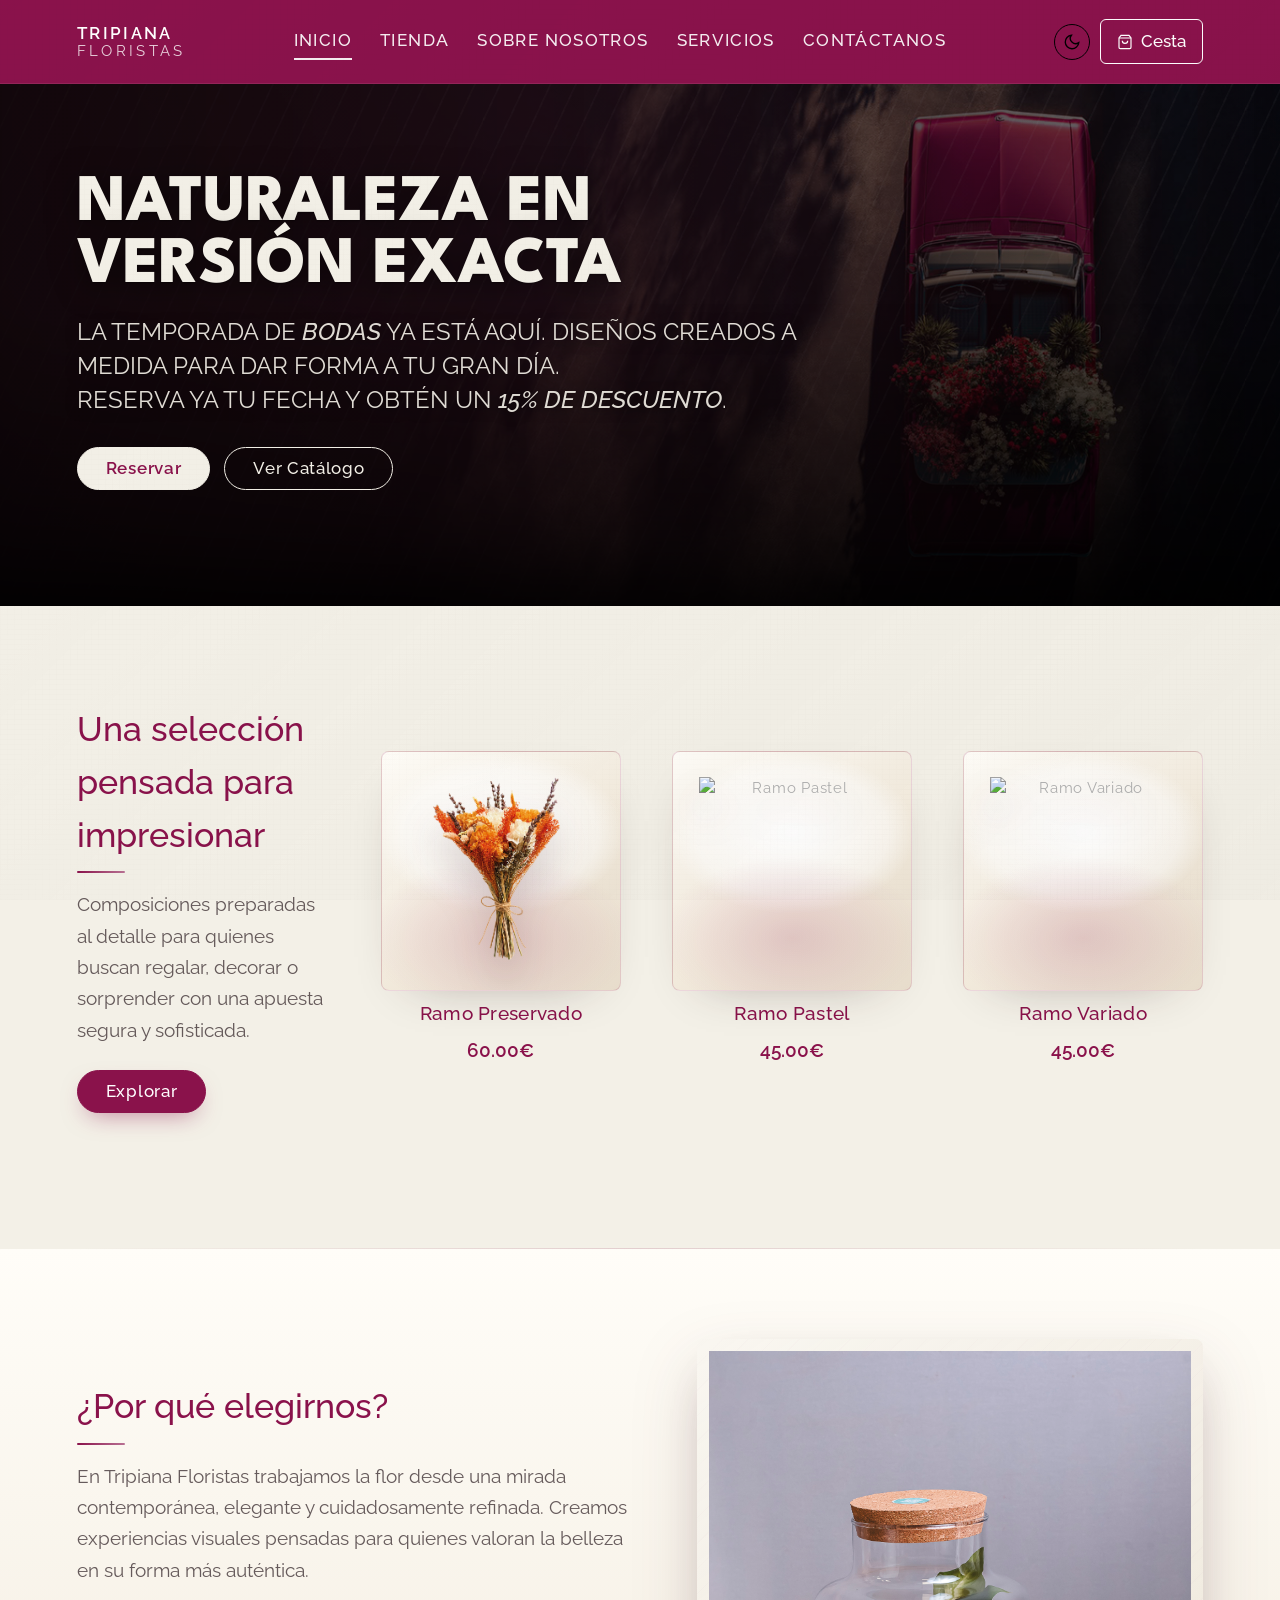
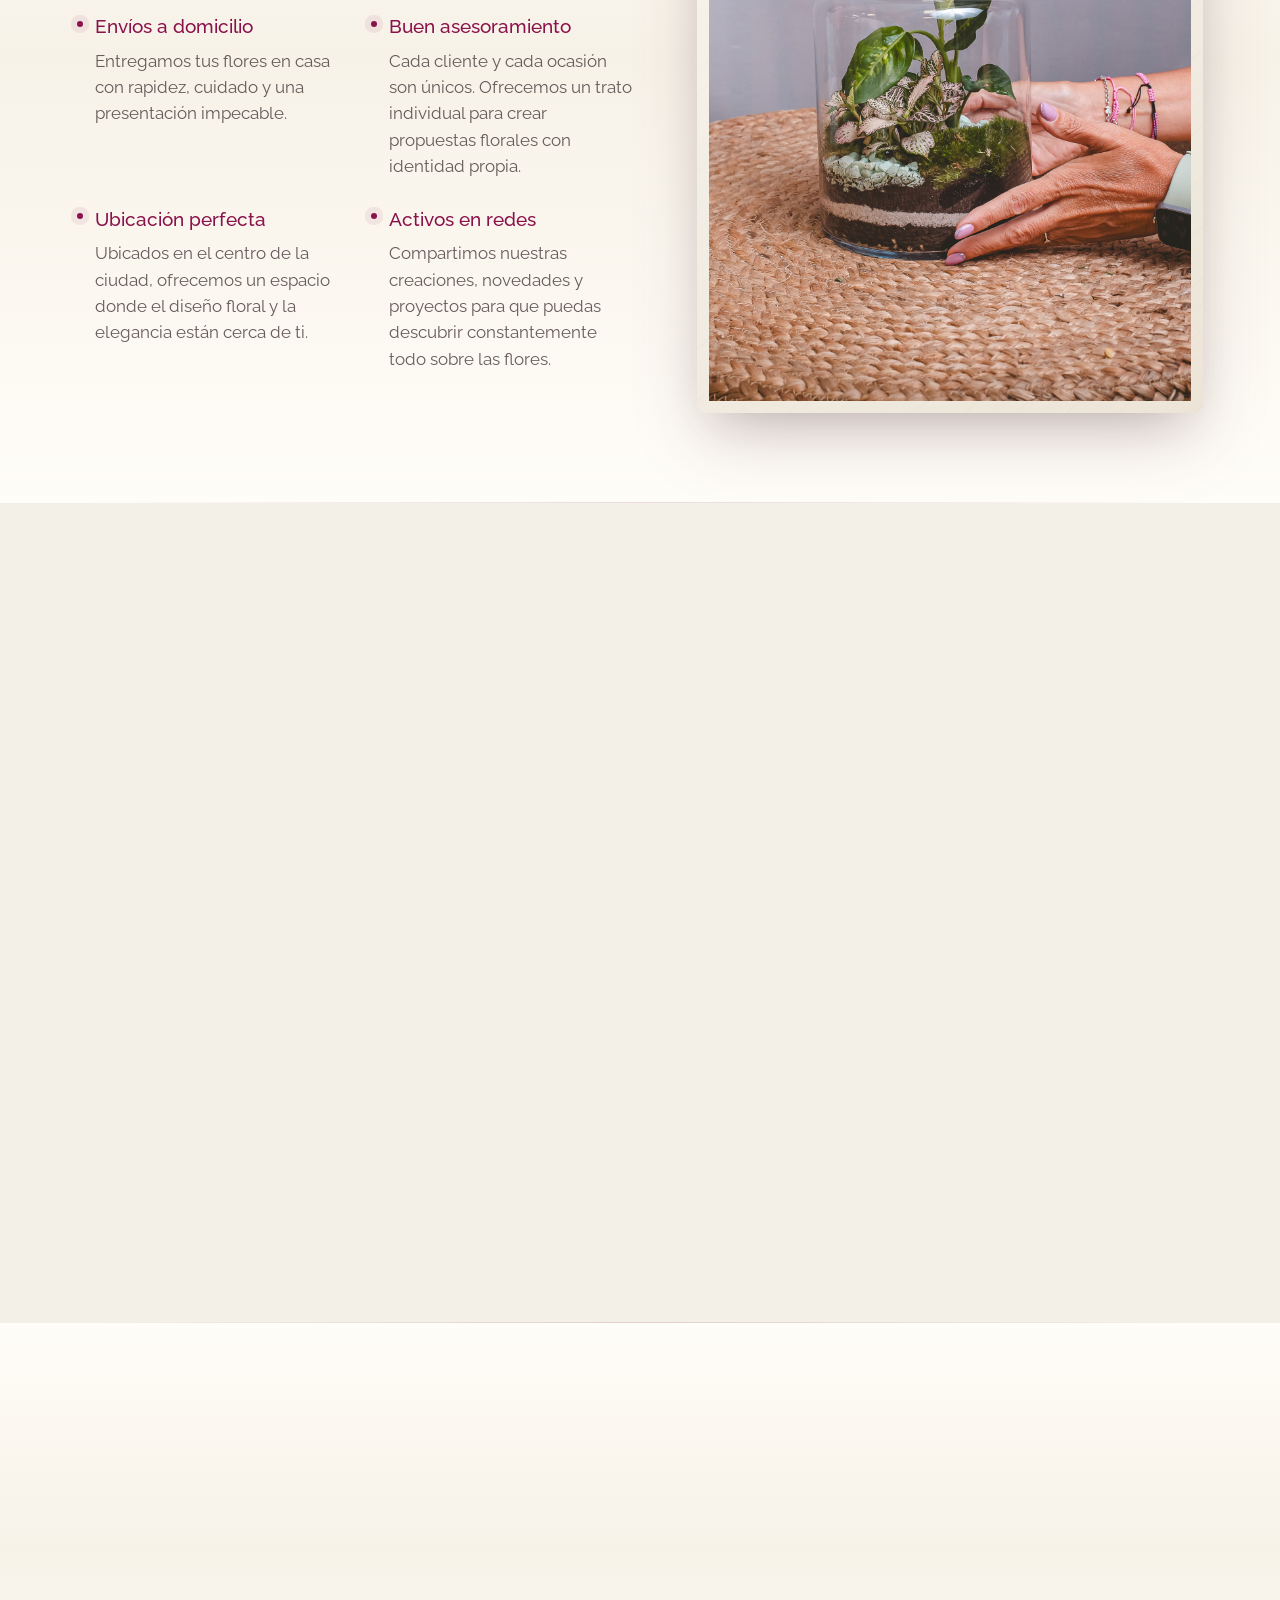
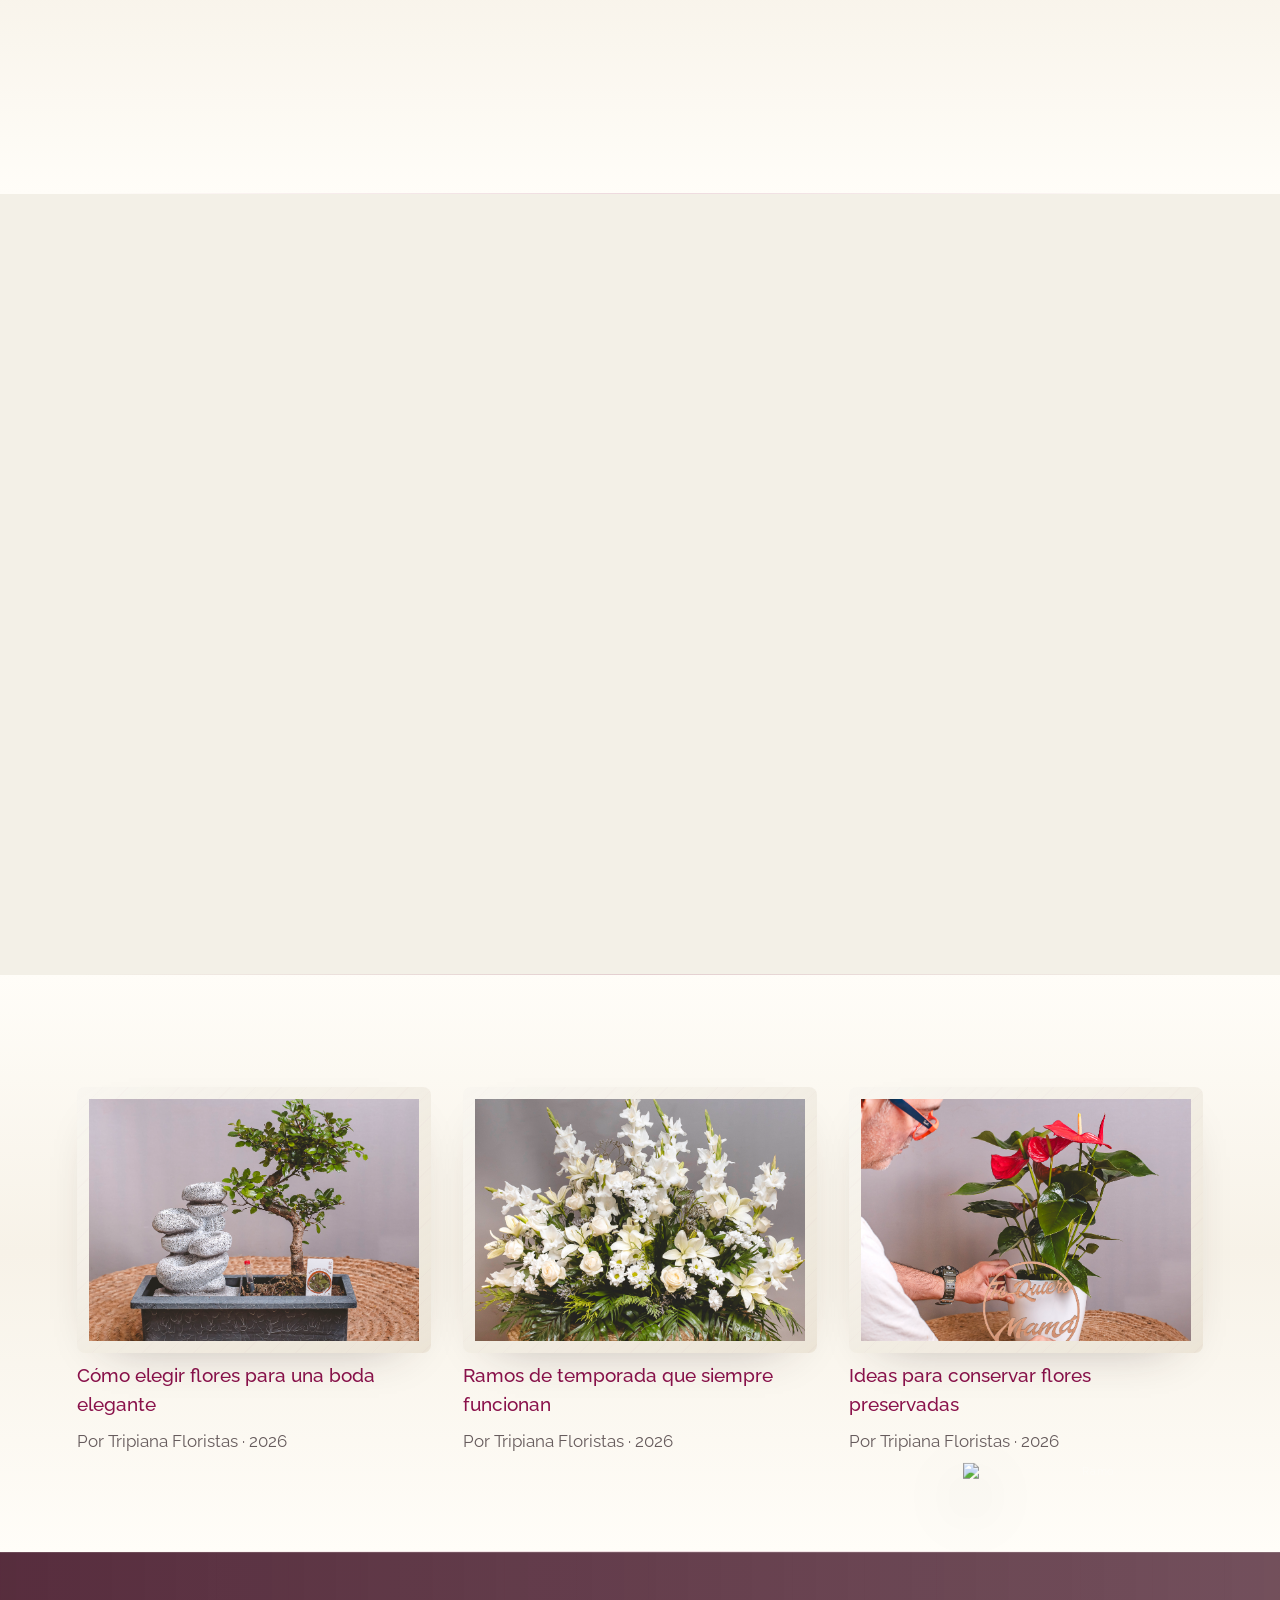
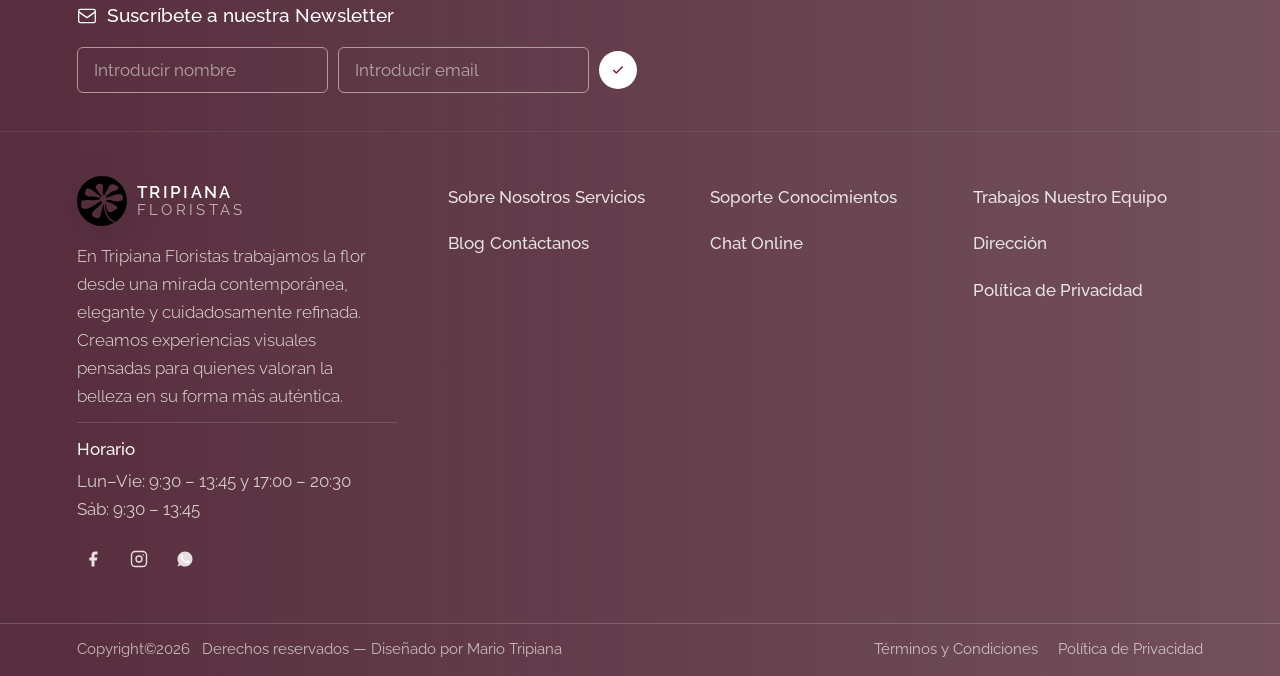
==== index.html @ 81db088d "cambios" ====
<!doctype html>
<html lang="es">
  <head>
    <meta charset="UTF-8" />
    <meta name="viewport" content="width=device-width, initial-scale=1.0" />
    <title>Tripiana Floristas — Inicio</title>
    <link rel="stylesheet" href="styles.css" />
    <script src="assets/effects.js" defer></script>
  </head>
  <body>
    <!-- HEADER -->
    <header class="site-header hdr-crimson">
      <a href="index.html" class="logo">
        <div class="logo-text">
          <span class="logo-name">TRIPIANA</span>
          <span class="logo-sub">FLORISTAS</span>
        </div>
      </a>
      <nav class="site-nav" id="siteNav">
        <a href="index.html" class="active">INICIO</a>
        <a href="tienda.html">TIENDA</a>
        <a href="sobre-nosotros.html">SOBRE NOSOTROS</a>
        <a href="servicios.html">SERVICIOS</a>
        <a href="contacto.html">CONTÁCTANOS</a>
      </nav>
      <div class="header-actions">
        <button
          class="theme-toggle"
          id="themeToggle"
          aria-label="Cambiar modo claro/oscuro"
        >
          <svg
            class="icon-moon"
            viewBox="0 0 24 24"
            fill="none"
            stroke="currentColor"
            stroke-width="1.8"
          >
            <path d="M21 12.79A9 9 0 1111.21 3 7 7 0 0021 12.79z" />
          </svg>
          <svg
            class="icon-sun"
            viewBox="0 0 24 24"
            fill="none"
            stroke="currentColor"
            stroke-width="1.8"
          >
            <circle cx="12" cy="12" r="5" />
            <line x1="12" y1="1" x2="12" y2="3" />
            <line x1="12" y1="21" x2="12" y2="23" />
            <line x1="4.22" y1="4.22" x2="5.64" y2="5.64" />
            <line x1="18.36" y1="18.36" x2="19.78" y2="19.78" />
            <line x1="1" y1="12" x2="3" y2="12" />
            <line x1="21" y1="12" x2="23" y2="12" />
            <line x1="4.22" y1="19.78" x2="5.64" y2="18.36" />
            <line x1="18.36" y1="5.64" x2="19.78" y2="4.22" />
          </svg>
        </button>
        <a href="cesta.html" class="cart-btn">
          <svg
            width="16"
            height="16"
            viewBox="0 0 24 24"
            fill="none"
            stroke="currentColor"
            stroke-width="1.8"
          >
            <path d="M6 2L3 6v14a2 2 0 002 2h14a2 2 0 002-2V6l-3-4z" />
            <line x1="3" y1="6" x2="21" y2="6" />
            <path d="M16 10a4 4 0 01-8 0" />
          </svg>
          Cesta
        </a>
        <button
          class="nav-toggle"
          id="navToggle"
          aria-label="Abrir menú"
          aria-expanded="false"
        >
          <svg
            viewBox="0 0 24 24"
            fill="none"
            stroke="currentColor"
            stroke-width="2"
          >
            <line x1="3" y1="7" x2="21" y2="7" />
            <line x1="3" y1="12" x2="21" y2="12" />
            <line x1="3" y1="17" x2="21" y2="17" />
          </svg>
        </button>
      </div>
    </header>

    <!-- HERO -->
    <section class="hero hero-home">
      <video
        class="hero-photo hero-video-light"
        id="heroVideo"
        autoplay
        muted
        loop
        playsinline
        preload="auto"
        poster="fotos web/coche con flores ok.jpg"
      >
        <source src="fotos web/IMG_0549.mov" type="video/quicktime" />
      </video>
      <div class="hero-content">
        <h1 class="hero-title">Naturaleza en<br />versión exacta</h1>
        <p class="hero-body">
          La temporada de <em>bodas</em> ya está aquí. Diseños creados a medida
          para dar forma a tu gran día.
          <br />
          Reserva ya tu fecha y obtén un <em>15% de descuento</em>.
        </p>
        <div class="hero-actions">
          <a href="contacto.html" class="btn btn-cream">Reservar</a>
          <a href="tienda.html" class="btn btn-cream-outline">Ver Catálogo</a>
        </div>
      </div>
    </section>

    <!-- SELECCIÓN — texto a la izquierda, productos a la derecha -->
    <section class="section" style="padding-bottom: 0">
      <div class="container">
        <div class="intro-split">
          <div class="intro-left">
            <h2 class="intro-heading">
              Una selección pensada para impresionar
            </h2>
            <p class="intro-body">
              Composiciones preparadas al detalle para quienes buscan regalar,
              decorar o sorprender con una apuesta segura y sofisticada.
            </p>
            <a href="tienda.html" class="btn btn-primary">Explorar</a>
          </div>
          <div class="intro-products">
            <div class="intro-prod-item">
              <div class="img-ph">
                <img
                  class="img-contain"
                  src="fotos web/fotos web-05.png"
                  alt="Ramo Preservado"
                />
              </div>
              <span class="product-name">Ramo Preservado</span>
              <span class="product-price">60.00€</span>
            </div>
            <div class="intro-prod-item">
              <div class="img-ph">
                <img
                  class="img-contain"
                  src="fotos web/fotos web-13.png"
                  alt="Ramo Pastel"
                />
              </div>
              <span class="product-name">Ramo Pastel</span>
              <span class="product-price">45.00€</span>
            </div>
            <div class="intro-prod-item">
              <div class="img-ph">
                <img
                  class="img-contain"
                  src="fotos web/fotos web-12.png"
                  alt="Ramo Variado"
                />
              </div>
              <span class="product-name">Ramo Variado</span>
              <span class="product-price">45.00€</span>
            </div>
          </div>
        </div>
      </div>
    </section>

    <!-- ¿POR QUÉ ELEGIRNOS? -->
    <section class="section">
      <div class="container">
        <div class="why-us-grid">
          <div>
            <h2 class="why-us-head">¿Por qué elegirnos?</h2>
            <p class="why-us-body">
              En Tripiana Floristas trabajamos la flor desde una mirada
              contemporánea, elegante y cuidadosamente refinada. Creamos
              experiencias visuales pensadas para quienes valoran la belleza en
              su forma más auténtica.
            </p>
            <div class="features-grid">
              <div>
                <p class="feature-title">Envíos a domicilio</p>
                <p class="feature-body">
                  Entregamos tus flores en casa con rapidez, cuidado y una
                  presentación impecable.
                </p>
              </div>
              <div>
                <p class="feature-title">Buen asesoramiento</p>
                <p class="feature-body">
                  Cada cliente y cada ocasión son únicos. Ofrecemos un trato
                  individual para crear propuestas florales con identidad
                  propia.
                </p>
              </div>
              <div>
                <p class="feature-title">Ubicación perfecta</p>
                <p class="feature-body">
                  Ubicados en el centro de la ciudad, ofrecemos un espacio donde
                  el diseño floral y la elegancia están cerca de ti.
                </p>
              </div>
              <div>
                <p class="feature-title">Activos en redes</p>
                <p class="feature-body">
                  Compartimos nuestras creaciones, novedades y proyectos para
                  que puedas descubrir constantemente todo sobre las flores.
                </p>
              </div>
            </div>
          </div>
          <div class="why-us-img-ph fx-reveal fx-right">
            <div class="img-ph">
              <img
                class="img-real"
                src="fotos web/Tarro_Planta.jpg"
                alt="Floristería"
              />
            </div>
          </div>
        </div>
      </div>
    </section>

    <!-- COLLAGE + DONDE LA FLOR SE CONVIERTE EN DETALLE -->
    <section class="collage-section">
      <div class="container">
        <div class="collage-split">
          <div class="collage-left">
            <div class="collage-grid">
              <div class="img-ph">
                <img
                  class="img-real"
                  src="fotos web/Planta_Grande.jpg"
                  alt="Floristería"
                />
              </div>
              <div class="img-ph">
                <img
                  class="img-real"
                  src="fotos web/Paniculata_Rainbow.jpg"
                  alt="Paniculata Rainbow"
                />
              </div>
              <div class="img-ph">
                <img
                  class="img-real"
                  src="fotos web/Orquídea_2.jpg"
                  alt="Orquídea"
                />
              </div>
            </div>
          </div>
          <div class="collage-right">
            <h2 class="collage-right-title">
              Donde la flor se convierte en detalle
            </h2>
            <p class="collage-right-body">
              Podríamos hablar de trayectoria, de técnica y de flores
              seleccionadas con precisión. De composiciones estudiadas al
              detalle y de un trabajo impecable en cada creación.<br /><br />
              Pero preferimos hablar de lo que realmente importa. De la emoción
              que despierta un ramo bien hecho. De la elegancia de una boda que
              se siente equilibrada en cada rincón. Y de la tranquilidad de
              saber que todo está cuidado, sin tener que preocuparte por
              nada.<br /><br />
              Nuestra historia nace de esa forma de entender las flores: como un
              lenguaje silencioso que transmite distinción, sensibilidad y
              presencia.
            </p>
            <a href="sobre-nosotros.html" class="btn btn-primary">Conócenos</a>
          </div>
        </div>
      </div>
    </section>

    <!-- RECOMENDACIONES PARA TI -->
    <section class="reco-section">
      <div class="container">
        <div class="reco-header">
          <h2 class="reco-title">Recomendaciones para ti</h2>
        </div>
        <div class="reco-products">
          <div class="reco-card">
            <div class="img-ph">
              <img
                class="img-contain"
                src="fotos web/fotos web-05.png"
                alt="Ramo Preservado"
              />
            </div>
            <span class="reco-card-name">Ramo Preservado</span>
            <p class="reco-card-sub">
              Composición preservada en tonos cálidos, ideal para regalar o
              decorar cualquier estancia.
            </p>
            <a href="tienda.html" class="reco-card-link">Ver más</a>
          </div>
          <div class="reco-card">
            <div class="img-ph">
              <img
                class="img-contain"
                src="fotos web/fotos web-13.png"
                alt="Ramo Pastel"
              />
            </div>
            <span class="reco-card-name">Ramo Pastel</span>
            <p class="reco-card-sub">
              Suaves tonos pastel para un detalle elegante y delicado que
              sorprende en cualquier ocasión.
            </p>
            <a href="tienda.html" class="reco-card-link">Ver más</a>
          </div>
          <div class="reco-card">
            <div class="img-ph">
              <img
                class="img-contain"
                src="fotos web/fotos web-12.png"
                alt="Ramo Variado"
              />
            </div>
            <span class="reco-card-name">Ramo Variado</span>
            <p class="reco-card-sub">
              Mezcla cuidada de flores de temporada con una composición vibrante
              y natural.
            </p>
            <a href="tienda.html" class="reco-card-link">Ver más</a>
          </div>
        </div>
      </div>
    </section>

    <!-- TESTIMONIALS -->
    <section class="testimonial-section">
      <div class="container">
        <h2 class="section-title section-title-black">Opiniones</h2>
        <div class="testimonial-carousel">
          <div class="testimonial-slide active">
            <p class="testimonial-quote">
              "Elegí a Tripiana para el día de mi boda y la experiencia fue todo
              un acierto. Cuidaron cada detalle floral, desde el ramo de novia
              hasta la decoración del altar, transmitiendo sensibilidad y
              elegancia en cada rincón. Sin duda, repetiré para futuras
              ocasiones."
            </p>
            <div class="testimonial-avatar">
              <div class="img-ph" style="border-radius: 50%">
                <img class="img-real" src="fotos web/foto_jero.png" alt="" />
              </div>
            </div>
            <p class="testimonial-name">Cristina</p>
          </div>
          <div class="testimonial-slide">
            <p class="testimonial-quote">
              "El ramo llegó precioso, con una combinación de colores muy
              cuidada y una presentación impecable. Se notaba el cariño en cada
              detalle."
            </p>
            <div class="testimonial-avatar">
              <div class="img-ph" style="border-radius: 50%">
                <img
                  class="img-real"
                  src="fotos web/FLORISTERIA_JERO.jpg"
                  alt=""
                />
              </div>
            </div>
            <p class="testimonial-name">María</p>
          </div>
          <div class="testimonial-slide">
            <p class="testimonial-quote">
              "Nos asesoraron con muchísima paciencia y acertaron de lleno con
              el estilo. Todo quedó elegante, natural y muy especial."
            </p>
            <div class="testimonial-avatar">
              <div class="img-ph" style="border-radius: 50%">
                <img
                  class="img-real"
                  src="fotos web/coche con flores ok.jpg"
                  alt=""
                />
              </div>
            </div>
            <p class="testimonial-name">Laura</p>
          </div>
        </div>
        <div class="testimonial-dots">
          <button
            class="dot active"
            type="button"
            aria-label="Testimonio 1"
          ></button>
          <button class="dot" type="button" aria-label="Testimonio 2"></button>
          <button class="dot" type="button" aria-label="Testimonio 3"></button>
        </div>
      </div>
    </section>

    <!-- BLOG RECIENTE (accesible desde inicio) -->
    <section class="section" style="padding-top: 0">
      <div class="container">
        <div class="blog-header">
          <h2 class="blog-header-title">Blog Reciente</h2>
          <a href="blog.html" class="blog-viewall">Ver Todos Los Posts</a>
        </div>
        <div class="blog-grid-3">
          <div class="blog-card">
            <div class="blog-card-img-ph">
              <div class="img-ph">
                <img
                  class="img-real"
                  src="fotos web/Bonsái_mini.jpg"
                  alt="Foto blog"
                />
              </div>
            </div>
            <p class="blog-card-title">
              Cómo elegir flores para una boda elegante
            </p>
            <p class="blog-card-meta">Por Tripiana Floristas · 2026</p>
          </div>
          <div class="blog-card">
            <div class="blog-card-img-ph">
              <div class="img-ph">
                <img
                  class="img-real"
                  src="fotos web/Centro_Blanco.jpg"
                  alt="Foto blog"
                />
              </div>
            </div>
            <p class="blog-card-title">
              Ramos de temporada que siempre funcionan
            </p>
            <p class="blog-card-meta">Por Tripiana Floristas · 2026</p>
          </div>
          <div class="blog-card">
            <div class="blog-card-img-ph">
              <div class="img-ph">
                <img
                  class="img-real"
                  src="fotos web/Jero_Planta.jpg"
                  alt="Foto blog"
                />
              </div>
            </div>
            <p class="blog-card-title">
              Ideas para conservar flores preservadas
            </p>
            <p class="blog-card-meta">Por Tripiana Floristas · 2026</p>
          </div>
        </div>
      </div>
    </section>

    <!-- FOOTER -->
    <footer class="site-footer">
      <!-- Newsletter -->
      <div class="footer-nl">
        <div class="footer-nl-left">
          <p class="footer-nl-label">
            <svg
              width="20"
              height="20"
              viewBox="0 0 24 24"
              fill="none"
              stroke="currentColor"
              stroke-width="1.6"
            >
              <rect x="2" y="4" width="20" height="16" rx="2" />
              <path d="M2 7l10 7 10-7" />
            </svg>
            Suscríbete a nuestra Newsletter
          </p>
          <div class="footer-nl-form">
            <input
              class="footer-input"
              type="text"
              placeholder="Introducir nombre"
            />
            <input
              class="footer-input"
              type="email"
              placeholder="Introducir email"
            />
            <button class="footer-check-btn" aria-label="Enviar">
              <svg
                width="14"
                height="14"
                viewBox="0 0 24 24"
                fill="none"
                stroke="currentColor"
                stroke-width="2.5"
              >
                <polyline points="20 6 9 17 4 12" />
              </svg>
            </button>
          </div>
        </div>
        <div class="footer-bouquet">
          <div class="img-ph">
            <img
              class="img-contain"
              src="fotos web/fotos web-11.png"
              alt="Ramo"
            />
          </div>
        </div>
      </div>
      <!-- Main -->
      <div class="footer-main">
        <div class="footer-brand">
          <div class="footer-logo">
            <img src="assets/logo-flower.svg" class="footer-logo-icon" alt="" />
            <div class="footer-logo-text logo-text">
              <span class="logo-name">TRIPIANA</span>
              <span class="logo-sub">FLORISTAS</span>
            </div>
          </div>
          <p class="footer-brand-desc">
            En Tripiana Floristas trabajamos la flor desde una mirada
            contemporánea, elegante y cuidadosamente refinada. Creamos
            experiencias visuales pensadas para quienes valoran la belleza en su
            forma más auténtica.
          </p>
          <div class="footer-schedule-inline">
            <strong>Horario</strong>
            Lun–Vie: 9:30 – 13:45 y 17:00 – 20:30<br />
            Sáb: 9:30 – 13:45
          </div>
          <div class="footer-social">
            <button class="footer-social-btn" aria-label="Facebook">
              <svg
                width="18"
                height="18"
                viewBox="0 0 24 24"
                fill="currentColor"
              >
                <path
                  d="M18 2h-3a5 5 0 00-5 5v3H7v4h3v8h4v-8h3l1-4h-4V7a1 1 0 011-1h3z"
                />
              </svg>
            </button>
            <button class="footer-social-btn" aria-label="Instagram">
              <svg
                width="18"
                height="18"
                viewBox="0 0 24 24"
                fill="none"
                stroke="currentColor"
                stroke-width="1.8"
              >
                <rect x="2" y="2" width="20" height="20" rx="5" />
                <circle cx="12" cy="12" r="4" />
                <circle
                  cx="17.5"
                  cy="6.5"
                  r="1"
                  fill="currentColor"
                  stroke="none"
                />
              </svg>
            </button>
            <button class="footer-social-btn" aria-label="WhatsApp">
              <svg
                width="18"
                height="18"
                viewBox="0 0 24 24"
                fill="currentColor"
              >
                <path
                  d="M17.472 14.382c-.297-.149-1.758-.867-2.03-.967-.273-.099-.471-.148-.67.15-.197.297-.767.966-.94 1.164-.173.199-.347.223-.644.075-.297-.15-1.255-.463-2.39-1.475-.883-.788-1.48-1.761-1.653-2.059-.173-.297-.018-.458.13-.606.134-.133.298-.347.446-.52.149-.174.198-.298.298-.497.099-.198.05-.371-.025-.52-.075-.149-.669-1.612-.916-2.207-.242-.579-.487-.5-.669-.51-.173-.008-.371-.01-.57-.01-.198 0-.52.074-.792.372-.272.297-1.04 1.016-1.04 2.479 0 1.462 1.065 2.875 1.213 3.074.149.198 2.096 3.2 5.077 4.487.709.306 1.262.489 1.694.625.712.227 1.36.195 1.871.118.571-.085 1.758-.719 2.006-1.413.248-.694.248-1.289.173-1.413-.074-.124-.272-.198-.57-.347z"
                />
                <path
                  d="M11.99 2C6.469 2 2 6.47 2 11.99c0 2.108.62 4.072 1.693 5.717L2 22l4.418-1.666C8.006 21.375 9.96 22 11.99 22 17.51 22 22 17.53 22 12.01 22 6.47 17.51 2 11.99 2z"
                />
              </svg>
            </button>
          </div>
        </div>
        <div class="footer-links-grid">
          <div class="footer-link-col">
            <a href="sobre-nosotros.html">Sobre Nosotros</a>
            <a href="servicios.html">Servicios</a>
            <a href="blog.html">Blog</a>
            <a href="contacto.html">Contáctanos</a>
          </div>
          <div class="footer-link-col">
            <a href="#">Soporte</a>
            <a href="#">Conocimientos</a>
            <a href="#">Chat Online</a>
          </div>
          <div class="footer-link-col">
            <a href="#">Trabajos</a>
            <a href="sobre-nosotros.html">Nuestro Equipo</a>
            <a href="#">Dirección</a>
            <a href="politica.html">Política de Privacidad</a>
          </div>
        </div>
      </div>
      <!-- Bottom bar -->
      <div class="footer-bottom">
        <div style="display: flex; gap: 12px; flex-wrap: wrap">
          <span>Copyright©2026</span>
          <span>Derechos reservados — Diseñado por Mario Tripiana</span>
        </div>
        <div class="footer-bottom-right">
          <a href="#">Términos y Condiciones</a>
          <a href="politica.html">Política de Privacidad</a>
        </div>
      </div>
    </footer>

    <script>
      // Mobile nav
      (function () {
        var t = document.getElementById("navToggle"),
          n = document.getElementById("siteNav");
        if (!t || !n) return;
        t.addEventListener("click", function () {
          var o = n.classList.toggle("open");
          t.setAttribute("aria-expanded", o ? "true" : "false");
        });
      })();

      // Testimonial carousel
      (function () {
        var sections = document.querySelectorAll(".testimonial-section");
        sections.forEach(function (section) {
          var slides = section.querySelectorAll(".testimonial-slide");
          var dots = section.querySelectorAll(".testimonial-dots .dot");
          var current = 0;
          if (slides.length < 2) return;
          function showSlide(index) {
            slides[current].classList.remove("active");
            dots[current].classList.remove("active");
            current = index;
            slides[current].classList.add("active");
            dots[current].classList.add("active");
          }
          dots.forEach(function (dot, index) {
            dot.addEventListener("click", function () {
              showSlide(index);
            });
          });
          setInterval(function () {
            var next = current + 1;
            if (next >= slides.length) next = 0;
            showSlide(next);
          }, 4000);
        });
      })();
    </script>
  </body>
</html>
---- styles.css ----
/* ============================================================
   TRIPIANA FLORISTAS — Shared Styles (responsive overhaul)
   ============================================================ */
@import url("https://fonts.googleapis.com/css2?family=League+Spartan:wght@700;800&family=Raleway:ital,wght@0,300;0,400;0,500;0,600;0,700;1,300;1,400&family=Cormorant+Garamond:ital,wght@0,300;0,400;0,500;0,600;1,300;1,400;1,500;1,600&display=swap");

:root {
  /* ── Colores base ── */
  --crimson: #8a124b;
  --crimson-dark: #710032;
  --crimson-mid: #b97193;
  --cream: #f3f0e7;
  --white: #ffffff;
  --black: #000000;
  --gray: rgb(175, 175, 175);
  --gray-light: rgb(237, 235, 236);
  --gray-mid: rgb(194, 192, 185);
  --text-mid: #b97193;
  --hero-dark: rgb(37, 28, 28);

  /* ── Figma Corporate Colors — Primario ── */
  --color-primary-50: #e8d0db;
  --color-primary-100: #dcb8c9;
  --color-primary-200: #b97193;
  --color-primary-300: #ad5981;
  --color-primary-400: #962a5d;
  --color-primary-500: #8a124b;
  --color-primary-600: #710032;
  --color-primary-700: #570018;
  --color-primary-800: #3e0000;

  /* ── Figma Corporate Colors — Secundario (crema/beige) ── */
  --color-secondary-50: #fdfcfa;
  --color-secondary-100: #faf9f5;
  --color-secondary-200: #f8f6f1;
  --color-secondary-300: #f5f3ec;
  --color-secondary-400: #f3f0e6;
  --color-secondary-500: #f3f0e7;
  --color-secondary-600: #c2c0b9;
  --color-secondary-700: #92908b;
  --color-secondary-800: #61605c;

  /* ── Figma Corporate Colors — Neutral ── */
  --color-neutral-50: #f6f5f6;
  --color-neutral-100: #edebec;
  --color-neutral-200: #e5e1e3;
  --color-neutral-300: #e0dcde;
  --color-neutral-400: #d0cdd0;
  --color-neutral-500: #d3cdd0;
  --color-neutral-600: #6d676a;
  --color-neutral-700: #534d50;
  --color-neutral-800: #3a3437;

  /* ── Figma Corporate Colors — Complementario (azul oscuro) ── */
  --color-comp-50: #d4d6d9;
  --color-comp-100: #aaadb2;
  --color-comp-200: #7f858c;
  --color-comp-300: #555c65;
  --color-comp-400: #2a444f;
  --color-comp-500: #2a333f;
  --color-comp-600: #222932;
  --color-comp-700: #191f26;
  --color-comp-800: #111419;

  /* ── Figma Corporate Colors — Complementario 2 (lila/lavanda) ── */
  --color-comp2-50: #f7f2f8;
  --color-comp2-100: #efe6f2;
  --color-comp2-200: #e7d9eb;
  --color-comp2-300: #dfcde5;
  --color-comp2-400: #d0c0dd;
  --color-comp2-500: #d7c0de;
  --color-comp2-600: #ac9ab2;
  --color-comp2-700: #817385;
  --color-comp2-800: #564d59;

  /* ── Figma Corporate Colors — Warning (verde) ── */
  --color-warning-50: #dffbcd;
  --color-warning-100: #bef79b;
  --color-warning-500: #5dea06;
  --color-warning-600: #2ab700;
  --color-warning-700: #008400;
  --color-warning-800: #006b00;

  /* ── Figma Corporate Colors — Error (rojo) ── */
  --color-error-50: #ffcccc;
  --color-error-100: #ff9999;
  --color-error-500: #ff0000;
  --color-error-600: #cc0000;
  --color-error-700: #990000;
  --color-error-800: #7f0000;

  /* ── Figma Corporate Colors — Dark mode ── */
  --color-dark-50: #3d0000;
  --color-dark-100: #240000;
  --color-dark-200: #0a0000;

  /* ── Tipografía ── */
  --font:
    "Gill Sans", "Gill Sans MT", Raleway, Calibri, "Trebuchet MS", sans-serif;
  --font-elegant:
    "Eric Machat", "Cormorant Garamond", "EB Garamond", Georgia, serif;
  --font-hero:
    "League Spartan", Raleway, "Gill Sans", "Gill Sans MT", sans-serif;
  --pad: clamp(20px, 6vw, 138px);
  --maxw: 1512px;

  /* ── Fluid type scale ── */
  --fs-xs: clamp(13px, 0.7vw + 10px, 15px);
  --fs-sm: clamp(15px, 0.8vw + 11px, 17px);
  --fs-base: clamp(16px, 0.9vw + 12px, 19px);
  --fs-md: clamp(18px, 1vw + 13px, 22px);
  --fs-lg: clamp(24px, 1.8vw + 14px, 34px);
  --fs-xl: clamp(30px, 2.4vw + 16px, 44px);
  --fs-xxl: clamp(34px, 3.8vw + 16px, 64px);
}

/* ── DARK MODE ── */
[data-theme="dark"] {
  --cream: #1c0a10;
  --white: #2a1018;
  --black: #f3f0e7;
  --gray: #92908b;
  --gray-light: #3a3437;
  --gray-mid: #534d50;
  --text-mid: #d7c0de;
  --hero-dark: #0a0000;
  --crimson-mid: #d7c0de;
}
[data-theme="dark"] body {
  background: #1c0a10;
  color: #f3f0e7;
}
[data-theme="dark"] .img-ph {
  background: repeating-linear-gradient(
    -45deg,
    #2a1018 0,
    #2a1018 2px,
    #1c0a10 2px,
    #1c0a10 14px
  );
  color: #534d50;
}
[data-theme="dark"] .site-header.hdr-white {
  background: #2a1018;
  box-shadow: 0 1px 0 rgba(255, 255, 255, 0.06);
}
[data-theme="dark"] .site-header.hdr-white .site-nav a,
[data-theme="dark"] .site-header.hdr-white .cart-btn {
  color: #f3f0e7;
}
[data-theme="dark"] .intro-split,
.about-split-wrap {
  background: transparent;
}
[data-theme="dark"] .section {
  background: #1c0a10;
}
[data-theme="dark"] .reco-section,
[data-theme="dark"] .collage-section {
  background: #1c0a10;
}
[data-theme="dark"] .form-input,
[data-theme="dark"] .form-textarea {
  background: #2a1018;
  border-color: #534d50;
  color: #f3f0e7;
}
[data-theme="dark"] .order-total {
  border-color: #534d50;
}
[data-theme="dark"] .order-total-header {
  background: #3a3437;
  color: #f3f0e7;
}
[data-theme="dark"] .cart-table th {
  color: #d7c0de;
}
[data-theme="dark"] .cart-table td {
  border-color: #3a3437;
}
[data-theme="dark"] .coupon-input {
  background: #2a1018;
  border-color: #534d50;
  color: #f3f0e7;
}
*,
*::before,
*::after {
  box-sizing: border-box;
  margin: 0;
  padding: 0;
}
html,
body {
  font-family: var(--font);
  background: var(--cream);
  color: var(--black);
  font-size: var(--fs-base);
  line-height: 1.55;
  -webkit-font-smoothing: antialiased;
}
a {
  text-decoration: none;
  color: inherit;
}
img {
  max-width: 100%;
  display: block;
}
button {
  font-family: var(--font);
  cursor: pointer;
}
input,
textarea {
  font-family: var(--font);
}

/* ── Placeholder images ── */
.img-ph {
  background: repeating-linear-gradient(
    -45deg,
    rgb(221, 217, 208) 0,
    rgb(221, 217, 208) 2px,
    var(--cream) 2px,
    var(--cream) 14px
  );
  display: flex;
  align-items: center;
  justify-content: center;
  flex-direction: column;
  gap: 5px;
  color: var(--gray);
  font-size: var(--fs-xs);
  letter-spacing: 0.05em;
  text-align: center;
  padding: 12px;
  overflow: hidden;
}
.img-ph-dark {
  background:
    repeating-linear-gradient(
      -45deg,
      rgba(255, 255, 255, 0.06) 0,
      rgba(255, 255, 255, 0.06) 1px,
      transparent 1px,
      transparent 10px
    ),
    rgba(0, 0, 0, 0.18);
  color: rgba(255, 255, 255, 0.35);
  border: 1px dashed rgba(255, 255, 255, 0.18);
}
.img-real {
  width: 100%;
  height: 100%;
  display: block;
  object-fit: cover;
}
.img-contain {
  width: 100%;
  height: 100%;
  display: block;
  object-fit: contain;
}
.hero-photo {
  position: absolute;
  inset: 0;
  width: 100%;
  height: 100%;
  object-fit: cover;
  filter: brightness(0.58);
}

/* ── Buttons ── */
.btn {
  display: inline-flex;
  align-items: center;
  justify-content: center;
  gap: 8px;
  font-weight: 500;
  font-size: var(--fs-sm);
  letter-spacing: 0.04em;
  padding: 12px 28px;
  border-radius: 100px;
  border: 1.6px solid transparent;
  cursor: pointer;
  transition: all 0.18s;
  text-decoration: none;
  line-height: 1;
}
.btn-primary {
  background: var(--crimson);
  color: var(--white);
  border-color: var(--crimson);
}
.btn-primary:hover {
  background: var(--crimson-dark);
  border-color: var(--crimson-dark);
}
.btn-outline-white {
  background: transparent;
  color: var(--white);
  border-color: var(--white);
}
.btn-outline-white:hover {
  background: rgba(255, 255, 255, 0.12);
}
.btn-outline-dark {
  background: transparent;
  color: var(--black);
  border-color: var(--black);
}
.btn-outline-crimson {
  background: transparent;
  color: var(--crimson);
  border-color: var(--crimson);
}
.btn-outline-crimson:hover {
  background: var(--crimson);
  color: var(--white);
}
/* Botón crema (Reservar) */
.btn-cream {
  background: var(--cream);
  color: var(--crimson);
  border-color: var(--cream);
  font-weight: 600;
}
.btn-cream:hover {
  background: #ede9d8;
  border-color: #ede9d8;
}
/* Botón borde crema (Ver catálogo) */
.btn-cream-outline {
  background: transparent;
  color: var(--cream);
  border-color: var(--cream);
}
.btn-cream-outline:hover {
  background: rgba(243, 240, 231, 0.14);
}
.btn-sm {
  padding: 9px 22px;
  font-size: var(--fs-xs);
}
.btn-lg {
  padding: 14px 36px;
  font-size: var(--fs-base);
}

/* ── Dark mode toggle ── */
.theme-toggle {
  width: 36px;
  height: 36px;
  background: none;
  border: 1.5px solid currentColor;
  border-radius: 50%;
  display: flex;
  align-items: center;
  justify-content: center;
  cursor: pointer;
  transition: all 0.2s;
  flex-shrink: 0;
  color: inherit;
}
.theme-toggle:hover {
  background: rgba(255, 255, 255, 0.12);
}
.theme-toggle svg {
  width: 18px;
  height: 18px;
  pointer-events: none;
}
.theme-toggle .icon-sun {
  display: none;
}
.theme-toggle .icon-moon {
  display: block;
}
[data-theme="dark"] .theme-toggle .icon-sun {
  display: block;
}
[data-theme="dark"] .theme-toggle .icon-moon {
  display: none;
}

/* ── HEADER ── */
.site-header {
  position: sticky;
  top: 0;
  z-index: 200;
  width: 100%;
  min-height: 84px;
  display: flex;
  align-items: center;
  padding: 14px var(--pad);
  gap: 32px;
  flex-wrap: nowrap;
}
.site-header.hdr-white {
  background: var(--white);
  box-shadow: 0 1px 0 rgba(0, 0, 0, 0.06);
}
.site-header.hdr-crimson {
  background: var(--crimson);
}

.logo {
  display: flex;
  align-items: center;
  gap: 10px;
  flex-shrink: 0;
}
.logo-icon {
  width: 42px;
  height: 42px;
  object-fit: contain;
}
.hdr-crimson .logo-icon {
  filter: brightness(0) invert(1);
}
.logo-text {
  display: flex;
  flex-direction: column;
  line-height: 1.1;
}
.logo-name {
  font-weight: 600;
  font-size: var(--fs-sm);
  letter-spacing: 0.14em;
}
.logo-sub {
  font-weight: 400;
  font-size: var(--fs-xs);
  letter-spacing: 0.22em;
  opacity: 0.8;
}
.hdr-white .logo-name,
.hdr-white .logo-sub {
  color: var(--crimson);
}
.hdr-crimson .logo-name,
.hdr-crimson .logo-sub {
  color: var(--white);
}

.site-nav {
  flex: 1;
  display: flex;
  align-items: center;
  justify-content: center;
  gap: clamp(14px, 2.2vw, 32px);
  flex-wrap: wrap;
}
.site-nav a {
  font-weight: 500;
  font-size: var(--fs-sm);
  letter-spacing: 0.08em;
  text-transform: uppercase;
  padding-bottom: 2px;
  position: relative;
  opacity: 0.92;
  transition: opacity 0.15s;
}
.site-nav a:hover {
  opacity: 1;
}
.hdr-white .site-nav a {
  color: var(--black);
}
.hdr-crimson .site-nav a {
  color: var(--white);
}
.site-nav a.active::after,
.site-nav a:hover::after {
  content: "";
  position: absolute;
  bottom: -4px;
  left: 0;
  right: 0;
  height: 1.5px;
  background: currentColor;
}

.header-actions {
  display: flex;
  align-items: center;
  gap: 10px;
  flex-shrink: 0;
}
.icon-btn {
  width: 36px;
  height: 36px;
  background: none;
  border: none;
  cursor: pointer;
  display: flex;
  align-items: center;
  justify-content: center;
  border-radius: 4px;
}
.hdr-white .icon-btn {
  color: var(--black);
}
.hdr-crimson .icon-btn {
  color: var(--white);
}
.cart-btn {
  display: inline-flex;
  align-items: center;
  gap: 8px;
  padding: 8px 16px;
  border: 1.5px solid currentColor;
  border-radius: 6px;
  font-size: var(--fs-sm);
  font-weight: 500;
  background: none;
  cursor: pointer;
}
.cart-count {
  min-width: 20px;
  height: 20px;
  border-radius: 50%;
  display: inline-flex;
  align-items: center;
  justify-content: center;
  background: var(--white);
  color: var(--crimson);
  font-size: 12px;
  font-weight: 600;
  line-height: 1;
}
.hdr-white .cart-btn {
  color: var(--black);
}
.hdr-crimson .cart-btn {
  color: var(--white);
}

/* Mobile nav toggle */
.nav-toggle {
  display: none;
  width: 42px;
  height: 42px;
  border: 1.5px solid currentColor;
  border-radius: 6px;
  background: none;
  align-items: center;
  justify-content: center;
  color: inherit;
}
.hdr-crimson .nav-toggle {
  color: var(--white);
}
.hdr-white .nav-toggle {
  color: var(--black);
}
.nav-toggle svg {
  width: 22px;
  height: 22px;
}

/* ── HERO ── */
.hero {
  position: relative;
  width: 100%;
  min-height: clamp(360px, 55vh, 620px);
  background: var(--hero-dark);
  display: flex;
  align-items: flex-end;
  overflow: hidden;
}
.hero-bg {
  position: absolute;
  inset: 0;
  background: var(--hero-dark);
}
.hero-ph {
  position: absolute;
  inset: 0;
  background:
    repeating-linear-gradient(
      -45deg,
      rgba(255, 255, 255, 0.025) 0,
      rgba(255, 255, 255, 0.025) 1px,
      transparent 1px,
      transparent 10px
    ),
    var(--hero-dark);
}
.hero-content {
  position: relative;
  z-index: 2;
  padding: 0 var(--pad) clamp(40px, 7vw, 90px);
  max-width: 720px;
  width: 100%;
}
.hero-title {
  font-family: var(--font-elegant);
  font-weight: 500;
  font-size: var(--fs-xxl);
  color: var(--cream);
  line-height: 1.05;
  text-transform: uppercase;
  margin-bottom: 18px;
  letter-spacing: 0.04em;
}
.hero-body {
  font-size: var(--fs-base);
  color: var(--cream);
  line-height: 1.6;
  opacity: 0.92;
  margin-bottom: 30px;
  max-width: 520px;
  text-transform: uppercase;
}
.hero-body em {
  font-style: italic;
  font-weight: 500;
}
.hero-actions {
  display: flex;
  gap: 14px;
  flex-wrap: wrap;
}

/* ── SECTIONS ── */
.section {
  padding: clamp(48px, 8vw, 90px) 0;
}
.container {
  max-width: var(--maxw);
  margin: 0 auto;
  padding: 0 var(--pad);
  width: 100%;
}
.section-title {
  font-weight: 500;
  font-size: var(--fs-xl);
  text-align: center;
  margin-bottom: clamp(28px, 4vw, 52px);
}
.section-title-crimson {
  color: var(--crimson);
}
.section-title-black {
  color: var(--black);
}
.divider {
  height: 1px;
  background: var(--gray-light);
  margin: 40px 0;
}

/* ── PRODUCTS ── */
.products-grid-3 {
  display: grid;
  grid-template-columns: repeat(3, 1fr);
  gap: clamp(20px, 3vw, 40px);
}
.products-grid-4 {
  display: grid;
  grid-template-columns: repeat(4, 1fr);
  gap: clamp(20px, 3vw, 36px) clamp(16px, 2vw, 24px);
}
.product-card {
  display: flex;
  flex-direction: column;
  align-items: center;
  gap: 10px;
}
.product-img-ph {
  width: 100%;
  aspect-ratio: 1;
  display: flex;
  align-items: center;
  justify-content: center;
  background: var(--cream);
}
.product-img-ph .img-ph {
  width: 100%;
  height: 100%;
  min-height: 180px;
}
.product-name {
  font-weight: 500;
  font-size: var(--fs-md);
  color: var(--crimson);
  text-align: center;
}
.product-price {
  font-size: var(--fs-base);
  color: var(--crimson);
  text-align: center;
  font-weight: 600;
}

/* ── BLOG CARDS ── */
.blog-grid-3 {
  display: grid;
  grid-template-columns: repeat(3, 1fr);
  gap: clamp(20px, 2.5vw, 32px);
}
.blog-grid-9 {
  display: grid;
  grid-template-columns: repeat(3, 1fr);
  gap: clamp(22px, 2.5vw, 32px) clamp(20px, 2.5vw, 30px);
}
.blog-card {
  display: flex;
  flex-direction: column;
  gap: 8px;
}
.blog-card-img-ph .img-ph {
  width: 100%;
  aspect-ratio: 4/3;
  min-height: 140px;
}
.blog-card-title {
  font-weight: 500;
  font-size: var(--fs-base);
  color: var(--crimson);
}
.blog-card-meta {
  font-size: var(--fs-sm);
  color: var(--text-mid);
}

/* ── WHY US / FEATURES ── */
.why-us-grid {
  display: grid;
  grid-template-columns: 1.1fr 1fr;
  gap: clamp(32px, 5vw, 72px);
  align-items: start;
}
.why-us-head {
  font-weight: 500;
  font-size: var(--fs-lg);
  color: var(--crimson);
  margin-bottom: 16px;
}
.why-us-body {
  font-size: var(--fs-base);
  line-height: 1.65;
  margin-bottom: 26px;
  color: var(--text-mid);
}
.features-grid {
  display: grid;
  grid-template-columns: 1fr 1fr;
  gap: clamp(16px, 2vw, 28px) clamp(20px, 2.5vw, 32px);
}
.feature-title {
  font-weight: 500;
  font-size: var(--fs-base);
  color: var(--crimson);
  margin-bottom: 6px;
}
.feature-body {
  font-size: var(--fs-sm);
  line-height: 1.55;
  color: var(--text-mid);
}
.why-us-img-ph .img-ph {
  width: 100%;
  aspect-ratio: 3/4;
  min-height: 380px;
  border-radius: 18px;
}

/* ── TESTIMONIAL ── */
.testimonial-section {
  text-align: center;
  padding: clamp(48px, 7vw, 90px) 0;
}
.testimonial-carousel {
  max-width: 720px;
  margin: 0 auto;
}
.testimonial-slide {
  display: none;
}
.testimonial-slide.active {
  display: block;
  animation: testimonial-fade 0.45s ease;
}
.testimonial-quote {
  font-size: var(--fs-base);
  line-height: 1.7;
  max-width: 640px;
  margin: 0 auto 28px;
  font-style: italic;
  color: var(--text-mid);
}
.testimonial-avatar .img-ph {
  width: 64px;
  height: 64px;
  border-radius: 50%;
  margin: 0 auto 12px;
  min-height: 64px;
}
.testimonial-name {
  font-weight: 500;
  font-size: var(--fs-base);
  color: var(--crimson);
}
.testimonial-dots {
  display: flex;
  justify-content: center;
  gap: 8px;
  margin-top: 20px;
}
.dot {
  width: 9px;
  height: 9px;
  border-radius: 50%;
  background: var(--crimson-mid);
  border: 0;
  padding: 0;
  cursor: pointer;
}
.dot.active {
  background: var(--crimson);
}
@keyframes testimonial-fade {
  from {
    opacity: 0;
    transform: translateY(6px);
  }
  to {
    opacity: 1;
    transform: translateY(0);
  }
}

/* ── FOOTER ── */
.site-footer {
  background: var(--crimson);
  position: relative;
  overflow: hidden;
  color: var(--white);
}
.footer-texture {
  position: absolute;
  inset: 0;
  pointer-events: none;
  background: repeating-linear-gradient(
    -45deg,
    rgba(0, 0, 0, 0.04) 0,
    rgba(0, 0, 0, 0.04) 1px,
    transparent 1px,
    transparent 10px
  );
}
/* Newsletter */
.footer-nl {
  position: relative;
  padding: clamp(28px, 4vw, 48px) var(--pad) clamp(24px, 3vw, 40px);
  display: flex;
  gap: clamp(24px, 3vw, 48px);
  flex-wrap: wrap;
  align-items: flex-start;
}
.footer-nl-left {
  flex: 1;
  min-width: min(280px, 100%);
}
.footer-nl-label {
  display: flex;
  align-items: center;
  gap: 10px;
  font-weight: 500;
  font-size: var(--fs-base);
  margin-bottom: 16px;
}
.footer-nl-form {
  display: flex;
  gap: 10px;
  flex-wrap: wrap;
  max-width: 560px;
}
.footer-input {
  flex: 1;
  min-width: 160px;
  padding: 12px 16px;
  border: 1.5px solid rgba(255, 255, 255, 0.5);
  background: transparent;
  color: var(--white);
  font-size: var(--fs-sm);
  border-radius: 2px;
}
.footer-input::placeholder {
  color: rgba(255, 255, 255, 0.55);
}
.footer-input:focus {
  outline: none;
  border-color: var(--white);
}
.footer-check-btn {
  width: 38px;
  height: 38px;
  border-radius: 50%;
  background: var(--white);
  border: none;
  cursor: pointer;
  display: flex;
  align-items: center;
  justify-content: center;
  flex-shrink: 0;
  align-self: center;
  color: var(--crimson);
}
/* Main */
.footer-main {
  position: relative;
  padding: clamp(28px, 3.5vw, 44px) var(--pad) clamp(32px, 4vw, 48px);
  display: grid;
  grid-template-columns: minmax(240px, 320px) 1fr;
  gap: clamp(32px, 4vw, 64px);
}
.footer-logo {
  display: flex;
  align-items: center;
  gap: 10px;
  margin-bottom: 16px;
}
.footer-logo-icon {
  width: 50px;
  height: 50px;
  filter: brightness(0) invert(1);
}
.footer-logo-text .logo-name {
  color: var(--white);
  font-size: var(--fs-sm);
}
.footer-logo-text .logo-sub {
  color: rgba(255, 255, 255, 0.8);
  font-size: var(--fs-xs);
}
.footer-brand-desc {
  font-weight: 300;
  font-size: var(--fs-sm);
  line-height: 1.65;
  color: rgba(255, 255, 255, 0.85);
  margin-bottom: 12px;
  max-width: 300px;
}
.footer-schedule-inline {
  font-size: var(--fs-sm);
  line-height: 1.65;
  color: rgba(255, 255, 255, 0.75);
  margin-bottom: 20px;
  border-top: 1px solid rgba(255, 255, 255, 0.15);
  padding-top: 12px;
}
.footer-schedule-inline strong {
  color: rgba(255, 255, 255, 0.95);
  font-weight: 500;
  display: block;
  margin-bottom: 4px;
}
.footer-social {
  display: flex;
  gap: 14px;
}
.footer-social-btn {
  width: 32px;
  height: 32px;
  display: flex;
  align-items: center;
  justify-content: center;
  color: rgba(255, 255, 255, 0.85);
  background: none;
  border: none;
  cursor: pointer;
  transition: color 0.15s;
}
.footer-social-btn:hover {
  color: var(--white);
}
.footer-links-grid {
  display: grid;
  grid-template-columns: repeat(3, 1fr);
  gap: clamp(20px, 3vw, 32px);
  padding-top: 6px;
}
.footer-link-col a {
  display: block;
  font-weight: 500;
  font-size: var(--fs-sm);
  color: rgba(255, 255, 255, 0.85);
  margin-bottom: 18px;
  transition: color 0.15s;
}
.footer-link-col a:hover {
  color: var(--white);
}
/* Bottom */
.footer-bottom {
  position: relative;
  padding: 14px var(--pad);
  border-top: 1px solid rgba(255, 255, 255, 0.18);
  display: flex;
  justify-content: space-between;
  align-items: center;
  gap: 16px;
  flex-wrap: wrap;
}
.footer-bottom span,
.footer-bottom a {
  font-size: var(--fs-xs);
  color: rgba(255, 255, 255, 0.65);
}
.footer-bottom a:hover {
  color: var(--white);
}
.footer-bottom-right {
  display: flex;
  gap: 20px;
  flex-wrap: wrap;
}
/* Bouquet float */
.footer-bouquet {
  position: absolute;
  bottom: 60px;
  right: var(--pad);
  width: clamp(140px, 15vw, 220px);
  z-index: 1;
  pointer-events: none;
}
.footer-bouquet .img-ph {
  width: 100%;
  aspect-ratio: 5/7;
  background: rgba(255, 255, 255, 0.06);
  border: 1px dashed rgba(255, 255, 255, 0.18);
  color: rgba(255, 255, 255, 0.35);
  border-radius: 2px;
  font-size: 11px;
}

/* ── CONTACT ── */
.contact-info-bar {
  display: flex;
  gap: clamp(24px, 4vw, 60px);
  padding: clamp(36px, 5vw, 56px) 0 clamp(28px, 4vw, 40px);
  flex-wrap: wrap;
  align-items: center;
  justify-content: center;
}
.contact-info-item {
  display: flex;
  align-items: center;
  gap: 16px;
}
.contact-icon-circle {
  width: 50px;
  height: 50px;
  border-radius: 50%;
  background: var(--crimson);
  display: flex;
  align-items: center;
  justify-content: center;
  color: var(--white);
  font-size: 20px;
  flex-shrink: 0;
}
.contact-info-text {
  font-weight: 500;
  font-size: var(--fs-base);
  line-height: 1.4;
}
.contact-info-text a {
  color: var(--crimson);
  text-decoration: underline;
}
.contact-form {
  max-width: 640px;
  padding-bottom: 60px;
}
.form-row {
  display: grid;
  grid-template-columns: 1fr 1fr;
  gap: 18px;
  margin-bottom: 16px;
}
.form-group {
  margin-bottom: 16px;
}
.form-label {
  font-weight: 500;
  font-size: var(--fs-sm);
  margin-bottom: 6px;
  display: block;
}
.form-input,
.form-textarea {
  width: 100%;
  padding: 14px 16px;
  border: 1.5px solid var(--gray-light);
  background: var(--white);
  font-size: var(--fs-sm);
  border-radius: 2px;
  color: var(--black);
}
.form-input::placeholder,
.form-textarea::placeholder {
  color: var(--gray);
}
.form-input:focus,
.form-textarea:focus {
  outline: none;
  border-color: var(--crimson);
}
.form-textarea {
  resize: vertical;
  min-height: 130px;
}

/* ── CART ── */
.cart-empty {
  padding: 34px 20px;
  text-align: center;
  border: 1px solid var(--gray-light);
  color: var(--text-mid);
  font-size: var(--fs-base);
  margin-bottom: 20px;
}
.cart-table-wrap {
  overflow-x: auto;
}
.cart-table {
  width: 100%;
  border-collapse: collapse;
  min-width: 640px;
}
.cart-table th {
  font-weight: 500;
  font-size: var(--fs-sm);
  color: var(--crimson);
  text-align: left;
  padding: 14px;
  border-bottom: 2px solid var(--gray-light);
}
.cart-table td {
  padding: 22px 14px;
  border-bottom: 1px solid var(--gray-light);
  vertical-align: middle;
  font-size: var(--fs-sm);
}
.cart-product-name {
  font-weight: 500;
  font-size: var(--fs-base);
  color: var(--crimson);
}
.cart-price {
  font-size: var(--fs-sm);
  color: var(--crimson);
}
.cart-qty {
  display: flex;
  align-items: center;
  gap: 6px;
}
.cart-qty-btn {
  background: none;
  border: none;
  font-size: 18px;
  cursor: pointer;
  padding: 0 6px;
}
.cart-qty-input {
  width: 42px;
  text-align: center;
  border: 1px solid var(--gray-light);
  padding: 6px;
  font-size: var(--fs-sm);
  background: var(--white);
}
.cart-remove-btn {
  background: none;
  border: none;
  cursor: pointer;
  font-size: 20px;
  color: var(--gray);
}
.cart-remove-btn:hover {
  color: var(--crimson);
}
.cart-actions {
  display: flex;
  gap: 14px;
  margin-top: 28px;
  flex-wrap: wrap;
}
.coupon-section {
  margin-top: 44px;
}
.coupon-title {
  font-weight: 500;
  font-size: var(--fs-md);
  color: var(--crimson);
  margin-bottom: 6px;
}
.coupon-subtitle {
  font-size: var(--fs-xs);
  color: var(--crimson);
  margin-bottom: 14px;
}
.coupon-form {
  display: flex;
  gap: 12px;
  align-items: center;
  flex-wrap: wrap;
}
.coupon-input {
  padding: 12px 16px;
  border: 1.5px solid var(--gray-light);
  background: var(--white);
  font-size: var(--fs-sm);
  width: 240px;
  border-radius: 2px;
  max-width: 100%;
}
.cart-bottom {
  display: flex;
  justify-content: flex-end;
  margin-top: 36px;
  flex-wrap: wrap;
  gap: 20px;
}
.order-total {
  width: 320px;
  max-width: 100%;
  border: 1px solid var(--gray-light);
}
.order-total-header {
  font-weight: 600;
  font-size: var(--fs-sm);
  letter-spacing: 0.08em;
  text-align: center;
  padding: 14px 18px;
  background: var(--gray-light);
  text-transform: uppercase;
}
.order-total-row {
  display: flex;
  justify-content: space-between;
  padding: 12px 18px;
  border-top: 1px solid var(--gray-light);
  font-size: var(--fs-sm);
}
.modal-backdrop {
  position: fixed;
  inset: 0;
  background: rgba(0, 0, 0, 0.42);
  z-index: 500;
  display: none;
  align-items: center;
  justify-content: center;
  padding: 20px;
}
.modal-backdrop.open {
  display: flex;
}
.success-modal {
  width: min(420px, 100%);
  background: var(--cream);
  border: 1px solid var(--gray-light);
  padding: 34px 28px 28px;
  text-align: center;
  position: relative;
  box-shadow: 0 18px 45px rgba(0, 0, 0, 0.18);
}
.success-modal h2 {
  font-weight: 500;
  font-size: var(--fs-lg);
  color: var(--crimson);
  margin-bottom: 10px;
}
.success-modal p {
  font-size: var(--fs-base);
  color: var(--text-mid);
  margin-bottom: 24px;
}
.modal-close {
  position: absolute;
  top: 10px;
  right: 12px;
  border: 0;
  background: none;
  color: var(--crimson);
  font-size: 28px;
  line-height: 1;
  cursor: pointer;
}

/* ── TEAM ── */
.team-grid {
  display: grid;
  grid-template-columns: repeat(3, 1fr);
  gap: clamp(24px, 3vw, 40px);
  margin-bottom: 60px;
}
.team-card-img-ph .img-ph {
  width: 100%;
  aspect-ratio: 1;
  min-height: 200px;
}
.team-name {
  font-weight: 500;
  font-size: var(--fs-md);
  color: var(--crimson);
  text-decoration: underline;
  margin: 14px 0 4px;
}
.team-role {
  font-weight: 500;
  font-style: italic;
  font-size: var(--fs-base);
  margin-bottom: 8px;
}
.team-desc {
  font-size: var(--fs-base);
  line-height: 1.55;
  margin-bottom: 10px;
  color: var(--text-mid);
}
.team-more {
  font-size: var(--fs-base);
  color: var(--crimson);
  text-decoration: underline;
}

/* ── PRIVACY ── */
.policy-wrap {
  max-width: 1100px;
  margin: 0 auto;
  padding: clamp(40px, 6vw, 72px) var(--pad) clamp(56px, 8vw, 96px);
}
.policy-main-title {
  font-weight: 700;
  font-size: var(--fs-lg);
  text-decoration: underline;
  margin-bottom: 36px;
  text-transform: uppercase;
  letter-spacing: 0.02em;
}
.policy-h2 {
  font-weight: 600;
  font-size: var(--fs-base);
  text-transform: uppercase;
  letter-spacing: 0.05em;
  margin-top: 32px;
  margin-bottom: 10px;
  color: var(--black);
}
.policy-wrap p {
  font-size: var(--fs-base);
  line-height: 1.7;
  margin-bottom: 8px;
}
.policy-wrap ul {
  padding-left: 22px;
  margin-bottom: 10px;
}
.policy-wrap ul li {
  font-size: var(--fs-base);
  line-height: 1.7;
  margin-bottom: 3px;
}
.policy-wrap a {
  color: var(--crimson);
  text-decoration: underline;
}
.policy-highlight {
  color: var(--crimson);
  font-weight: 500;
}

/* ── HOMEPAGE — INTRO SPLIT ── */
.intro-split {
  display: grid;
  grid-template-columns: 1fr 3fr;
  gap: clamp(30px, 4vw, 64px);
  align-items: start;
  padding: clamp(64px, 8vw, 110px) 0;
}
.intro-left .intro-heading {
  font-weight: 500;
  font-size: var(--fs-lg);
  margin-bottom: 16px;
  color: var(--crimson);
}
.intro-left .intro-body {
  font-size: var(--fs-base);
  line-height: 1.65;
  margin-bottom: 24px;
  color: var(--text-mid);
}
.intro-products {
  display: grid;
  grid-template-columns: repeat(3, 1fr);
  gap: clamp(30px, 4vw, 72px);
}
.intro-prod-item {
  display: flex;
  flex-direction: column;
  align-items: center;
  gap: 8px;
}
.intro-prod-item .img-ph {
  width: 100%;
  aspect-ratio: 1;
  min-height: 240px;
  background: transparent;
  padding: 0;
}
.intro-prod-item .product-name {
  font-size: var(--fs-base);
}
.intro-prod-item .product-price {
  font-size: var(--fs-base);
  font-weight: 600;
  color: var(--crimson);
}

/* Collage section — 3 imágenes con tamaños distintos */
.collage-section {
  padding: clamp(48px, 7vw, 90px) 0;
}
.collage-grid {
  display: grid;
  grid-template-columns: 3fr 2fr;
  grid-template-rows: auto auto;
  gap: 8px;
  align-items: stretch;
}
.collage-grid .img-ph:first-child {
  grid-row: 1/3;
  aspect-ratio: 2/3;
  min-height: 320px;
}
.collage-grid .img-ph:nth-child(2) {
  aspect-ratio: 4/3;
  min-height: 140px;
}
.collage-grid .img-ph:nth-child(3) {
  aspect-ratio: 1;
  min-height: 130px;
}
.collage-split {
  display: grid;
  grid-template-columns: 1fr 1fr;
  gap: clamp(28px, 5vw, 80px);
  align-items: center;
}
.collage-right {
  padding-top: 0;
}
.collage-right-title {
  font-weight: 500;
  font-size: var(--fs-lg);
  margin-bottom: 18px;
  color: var(--crimson);
}
.collage-right-body {
  font-size: var(--fs-base);
  line-height: 1.7;
  color: var(--text-mid);
  margin-bottom: 28px;
}

/* Recommendations */
.reco-section {
  padding: clamp(48px, 7vw, 80px) 0;
}
.reco-header {
  display: flex;
  justify-content: space-between;
  align-items: baseline;
  margin-bottom: clamp(24px, 3vw, 36px);
  flex-wrap: wrap;
  gap: 12px;
}
.reco-title {
  font-weight: 500;
  font-size: var(--fs-lg);
  color: var(--crimson);
}
.reco-viewall {
  font-size: var(--fs-sm);
  color: var(--text-mid);
  text-decoration: underline;
}
.reco-products {
  display: grid;
  grid-template-columns: repeat(3, 1fr);
  gap: clamp(20px, 3vw, 36px);
}
.reco-card {
  display: flex;
  flex-direction: column;
  align-items: center;
  gap: 12px;
}
.reco-card .img-ph {
  width: 100%;
  aspect-ratio: 1;
  min-height: 160px;
}
.reco-card-name {
  font-weight: 500;
  font-size: var(--fs-base);
  color: var(--crimson);
}
.reco-card-sub {
  font-size: var(--fs-base);
  line-height: 1.55;
  color: var(--text-mid);
  text-align: center;
}
.reco-card-link {
  font-size: var(--fs-base);
  color: var(--text-mid);
  text-decoration: underline;
}

/* Blog header */
.blog-header {
  display: flex;
  justify-content: space-between;
  align-items: center;
  margin-bottom: clamp(20px, 3vw, 32px);
  flex-wrap: wrap;
  gap: 12px;
}
.blog-header-title {
  font-weight: 500;
  font-size: var(--fs-xl);
  color: var(--crimson);
}
.blog-viewall {
  font-size: var(--fs-sm);
  color: var(--text-mid);
  text-decoration: underline;
}

/* Service blocks (servicios.html) */
.services-grid {
  display: grid;
  grid-template-columns: repeat(4, 1fr);
  gap: clamp(20px, 3vw, 40px);
  padding: clamp(40px, 6vw, 72px) 0;
}
.service-item {
  display: flex;
  flex-direction: column;
  gap: 8px;
}
.service-title {
  font-weight: 500;
  font-size: var(--fs-base);
  color: var(--crimson);
}
.service-body {
  font-size: var(--fs-base);
  line-height: 1.6;
  color: var(--text-mid);
}

/* About split (sobre-nosotros) */
.about-split {
  display: grid;
  grid-template-columns: 1.2fr 1fr;
  gap: clamp(28px, 4vw, 72px);
  align-items: center;
  padding: clamp(48px, 7vw, 90px) 0;
}
.about-img-ph .img-ph {
  width: 100%;
  aspect-ratio: 3/4;
  min-height: 380px;
  border-radius: 18px;
}
.about-h2 {
  font-weight: 500;
  font-size: var(--fs-lg);
  color: var(--crimson);
  margin-bottom: 16px;
}
.about-body {
  font-size: var(--fs-base);
  line-height: 1.65;
  margin-bottom: 26px;
  color: var(--text-mid);
}

/* Catalog */
.catalog-section {
  padding: clamp(40px, 6vw, 80px) 0;
}
.catalog-row {
  margin-bottom: clamp(32px, 4vw, 52px);
}
.catalog-grid {
  display: grid;
  grid-template-columns: repeat(4, 1fr);
  gap: clamp(20px, 3vw, 32px) clamp(16px, 2vw, 24px);
}
.catalog-card {
  display: flex;
  flex-direction: column;
  align-items: center;
  gap: 10px;
  cursor: pointer;
  position: relative;
}
.catalog-card .img-ph {
  width: 100%;
  aspect-ratio: 1;
  min-height: 160px;
  transition:
    opacity 0.2s,
    transform 0.22s;
}
.catalog-card:hover .img-ph {
  opacity: 0.9;
  transform: translateY(-6px);
}
.catalog-card-name {
  font-weight: 500;
  font-size: var(--fs-base);
  color: var(--crimson);
  text-align: center;
}
.catalog-card-price {
  font-size: var(--fs-base);
  color: var(--crimson);
  text-align: center;
  font-weight: 600;
}
.catalog-add-btn {
  margin-top: 2px;
  padding: 9px 20px;
  border-radius: 999px;
  border: 1.5px solid var(--crimson);
  background: var(--crimson);
  color: var(--white);
  font-size: var(--fs-sm);
  font-weight: 500;
  opacity: 1;
  transform: translateY(0);
  transition:
    opacity 0.18s,
    transform 0.18s,
    background 0.18s;
}
.catalog-card:hover .catalog-add-btn,
.catalog-card:focus-within .catalog-add-btn {
  transform: translateY(-2px);
}
.catalog-card.added .catalog-add-btn {
  background: var(--crimson-dark);
}
.catalog-card.added .img-ph {
  animation: catalog-pop 0.32s ease;
}
@keyframes catalog-pop {
  0% {
    transform: scale(1);
  }
  50% {
    transform: scale(1.04);
  }
  100% {
    transform: scale(1);
  }
}

/* ============================================================
   RESPONSIVE — TABLET
   ============================================================ */
/* ── Page section descriptions ── */
.page-section-desc {
  max-width: 680px;
  margin: 0 auto clamp(36px, 5vw, 60px);
  text-align: center;
}
.page-section-desc p {
  font-size: var(--fs-base);
  line-height: 1.7;
  color: var(--text-mid);
}

/* ── Services intro ── */
.services-intro-head {
  max-width: 800px;
  margin-bottom: clamp(24px, 3vw, 40px);
}
.services-intro-head h2 {
  font-family: var(--font-elegant);
  font-weight: 500;
  font-size: var(--fs-lg);
  color: var(--crimson);
  margin-bottom: 12px;
}
.services-intro-head p {
  font-size: var(--fs-base);
  line-height: 1.7;
  color: var(--text-mid);
}

@media (max-width: 1100px) {
  .footer-bouquet {
    display: none;
  }
  .footer-main {
    grid-template-columns: 1fr 1fr;
    gap: 36px;
  }
  .products-grid-4,
  .catalog-grid {
    grid-template-columns: repeat(3, 1fr);
  }
  .services-grid {
    grid-template-columns: repeat(2, 1fr);
  }
  .intro-split,
  .collage-split,
  .why-us-grid,
  .about-split {
    grid-template-columns: 1fr;
    gap: 36px;
  }
  .collage-grid {
    grid-template-columns: 1fr 1fr;
  }
  .collage-grid .img-ph:first-child {
    grid-row: auto;
    aspect-ratio: 4/3;
    min-height: 200px;
  }
}

/* ============================================================
   RESPONSIVE — MOBILE
   ============================================================ */
@media (max-width: 720px) {
  :root {
    --pad: 18px;
  }
  .site-header {
    padding: 12px 18px;
    gap: 14px;
    min-height: 70px;
  }
  .site-nav {
    display: none;
    position: absolute;
    top: 100%;
    left: 0;
    right: 0;
    flex-direction: column;
    align-items: stretch;
    gap: 0;
    padding: 14px 18px 20px;
    background: var(--crimson);
    box-shadow: 0 8px 18px rgba(0, 0, 0, 0.15);
  }
  .hdr-white .site-nav {
    background: var(--white);
    box-shadow: 0 8px 18px rgba(0, 0, 0, 0.08);
  }
  .site-nav.open {
    display: flex;
  }
  .site-nav a {
    padding: 12px 0;
    font-size: var(--fs-base);
    border-bottom: 1px solid rgba(255, 255, 255, 0.12);
  }
  .hdr-white .site-nav a {
    border-bottom-color: rgba(0, 0, 0, 0.08);
  }
  .site-nav a.active::after,
  .site-nav a:hover::after {
    display: none;
  }
  .nav-toggle {
    display: flex;
  }
  .header-actions .cart-btn {
    padding: 8px 12px;
  }

  .hero {
    min-height: clamp(320px, 60vh, 460px);
  }
  .hero-content {
    padding-bottom: 36px;
  }

  .intro-products,
  .reco-products,
  .blog-grid-3,
  .products-grid-3,
  .products-grid-4,
  .catalog-grid,
  .team-grid,
  .blog-grid-9,
  .services-grid {
    grid-template-columns: 1fr 1fr;
    gap: 18px;
  }
  .catalog-add-btn {
    height: auto;
    margin-top: 2px;
    padding: 9px 20px;
    border-width: 1.5px;
    opacity: 1;
    transform: none;
  }
  .features-grid {
    grid-template-columns: 1fr;
    gap: 14px;
  }
  .collage-grid {
    grid-template-columns: 1fr 1fr;
  }
  .footer-main {
    grid-template-columns: 1fr;
    gap: 30px;
  }
  .footer-links-grid {
    grid-template-columns: repeat(2, 1fr);
    gap: 22px;
  }
  .footer-schedule {
    padding-top: 0;
  }
  .form-row {
    grid-template-columns: 1fr;
  }
  .cart-actions {
    justify-content: center;
  }
  .cart-bottom {
    justify-content: center;
  }
  .reco-header,
  .blog-header {
    justify-content: space-between;
  }
}

@media (max-width: 460px) {
  .intro-products,
  .reco-products,
  .blog-grid-3,
  .products-grid-3,
  .products-grid-4,
  .catalog-grid,
  .team-grid,
  .blog-grid-9 {
    grid-template-columns: 1fr;
  }
  .contact-info-bar {
    flex-direction: column;
    align-items: flex-start;
    gap: 18px;
  }
  .hero-actions {
    flex-direction: column;
    align-items: stretch;
  }
  .hero-actions .btn {
    width: 100%;
  }
}

/* ============================================================
   FX — sombras, blur, parallax, animaciones, micro-interacciones
   ============================================================ */
html {
  scroll-behavior: smooth;
}
body {
  overflow-x: hidden;
}
::selection {
  background: var(--crimson);
  color: var(--white);
}

/* Scrollbar discreta */
*::-webkit-scrollbar {
  width: 10px;
  height: 10px;
}
*::-webkit-scrollbar-track {
  background: var(--cream);
}
*::-webkit-scrollbar-thumb {
  background: var(--crimson-mid);
  border-radius: 10px;
}
*::-webkit-scrollbar-thumb:hover {
  background: var(--crimson);
}

/* Focus visible elegante */
a:focus-visible,
button:focus-visible,
input:focus-visible,
textarea:focus-visible {
  outline: 2px solid var(--crimson);
  outline-offset: 3px;
  border-radius: 4px;
}

/* ── HEADER: blur + sombra al hacer scroll ── */
.site-header {
  transition:
    background 0.35s ease,
    box-shadow 0.35s ease,
    backdrop-filter 0.35s ease,
    min-height 0.25s ease;
}
.site-header.scrolled {
  box-shadow: 0 12px 32px -12px rgba(0, 0, 0, 0.18);
  backdrop-filter: none;
  -webkit-backdrop-filter: none;
}
.site-header.hdr-white.scrolled {
  background: var(--white);
}
.site-header.hdr-crimson.scrolled {
  background: var(--crimson);
}
.site-header .logo,
.site-header .site-nav a,
.site-header .cart-btn {
  transition:
    transform 0.25s ease,
    opacity 0.2s ease,
    color 0.2s ease;
}
.site-header .logo:hover {
  transform: translateY(-1px);
}
.cart-btn {
  position: relative;
  overflow: hidden;
}
.cart-btn::after {
  content: "";
  position: absolute;
  inset: 0;
  border-radius: inherit;
  background: linear-gradient(
    120deg,
    transparent 30%,
    rgba(255, 255, 255, 0.35) 50%,
    transparent 70%
  );
  transform: translateX(-110%);
  transition: transform 0.6s ease;
}
.cart-btn:hover::after {
  transform: translateX(110%);
}
.cart-btn:hover {
  transform: translateY(-1px);
}

/* Subrayado animado del nav */
.site-nav a {
  transition:
    opacity 0.2s ease,
    color 0.2s ease,
    letter-spacing 0.25s ease;
}
.site-nav a::after {
  content: "";
  position: absolute;
  bottom: -4px;
  left: 50%;
  right: 50%;
  height: 1.5px;
  background: currentColor;
  opacity: 0;
  transition:
    left 0.3s ease,
    right 0.3s ease,
    opacity 0.3s ease;
}
.site-nav a:hover::after,
.site-nav a.active::after {
  left: 0;
  right: 0;
  opacity: 1;
}

/* ── HERO: parallax + zoom + overlay rico ── */
.hero {
  isolation: isolate;
  background: radial-gradient(
    120% 80% at 50% 30%,
    rgb(58, 40, 40) 0%,
    var(--hero-dark) 60%,
    rgb(20, 12, 12) 100%
  );
}
.hero-home {
  background:
    linear-gradient(
      90deg,
      rgba(16, 6, 10, 0.9) 0%,
      rgba(16, 6, 10, 0.58) 44%,
      rgba(16, 6, 10, 0.35) 100%
    ),
    url("fotos web/coche con flores ok.jpg") center/cover no-repeat,
    var(--hero-dark);
}
.hero-video-failed .hero-photo {
  opacity: 0;
}
.hero::before {
  content: "";
  position: absolute;
  inset: 0;
  z-index: 1;
  pointer-events: none;
  background:
    radial-gradient(
      60% 50% at 80% 20%,
      rgba(185, 113, 147, 0.28),
      transparent 70%
    ),
    radial-gradient(
      50% 60% at 10% 90%,
      rgba(138, 18, 75, 0.35),
      transparent 70%
    ),
    linear-gradient(180deg, rgba(0, 0, 0, 0) 30%, rgba(0, 0, 0, 0.55) 100%);
  mix-blend-mode: screen;
}
.hero::after {
  content: "";
  position: absolute;
  inset: -2px;
  z-index: 1;
  pointer-events: none;
  background: linear-gradient(180deg, transparent 60%, rgba(0, 0, 0, 0.65));
}
.hero-photo {
  z-index: 0;
  transform: scale(1.08) translateY(var(--hero-shift, 0));
  animation: heroKenBurns 18s ease-in-out infinite alternate;
  will-change: transform;
  transition: transform 0.1s linear;
  filter: brightness(0.55) saturate(108%);
}
@keyframes heroKenBurns {
  from {
    transform: scale(1.08) translate3d(0, var(--hero-shift, 0), 0);
  }
  to {
    transform: scale(1.18)
      translate3d(-1.5%, calc(var(--hero-shift, 0px) - 8px), 0);
  }
}
.hero-content {
  z-index: 3;
}
.hero-title {
  text-shadow:
    0 4px 30px rgba(0, 0, 0, 0.55),
    0 1px 2px rgba(0, 0, 0, 0.4);
  animation: heroIn 0.9s cubic-bezier(0.2, 0.7, 0.2, 1) both;
}
.hero-body {
  text-shadow: 0 2px 12px rgba(0, 0, 0, 0.5);
  animation: heroIn 0.9s 0.15s cubic-bezier(0.2, 0.7, 0.2, 1) both;
}
.hero-actions {
  animation: heroIn 0.9s 0.3s cubic-bezier(0.2, 0.7, 0.2, 1) both;
}
@keyframes heroIn {
  from {
    opacity: 0;
    transform: translateY(28px);
  }
  to {
    opacity: 1;
    transform: translateY(0);
  }
}
/* ── BOTONES más vivos ── */
.btn {
  position: relative;
  overflow: hidden;
  isolation: isolate;
  transition:
    transform 0.25s ease,
    box-shadow 0.3s ease,
    background 0.25s ease,
    color 0.25s ease,
    border-color 0.25s ease;
}
.btn:hover {
  transform: translateY(-2px);
}
.btn:active {
  transform: translateY(0);
}
.btn-primary {
  box-shadow: 0 10px 24px -10px rgba(138, 18, 75, 0.55);
}
.btn-primary:hover {
  box-shadow: 0 18px 36px -12px rgba(138, 18, 75, 0.65);
}
.btn-outline-white:hover {
  box-shadow: 0 10px 30px -12px rgba(255, 255, 255, 0.35);
}
.btn-outline-crimson:hover {
  box-shadow: 0 14px 30px -12px rgba(138, 18, 75, 0.45);
}
.btn::before {
  content: "";
  position: absolute;
  inset: 0;
  z-index: -1;
  border-radius: inherit;
  background: linear-gradient(
    120deg,
    transparent 25%,
    rgba(255, 255, 255, 0.28) 50%,
    transparent 75%
  );
  transform: translateX(-120%);
  transition: transform 0.7s ease;
}
.btn:hover::before {
  transform: translateX(120%);
}

/* ── SECTION TITLES con acento ── */
.section-title,
.reco-title,
.blog-header-title {
  position: relative;
  display: inline-block;
}
.section-title {
  display: block;
}
.section-title::after {
  content: "";
  display: block;
  width: 64px;
  height: 2px;
  margin: 14px auto 0;
  background: linear-gradient(90deg, transparent, var(--crimson), transparent);
  border-radius: 2px;
}
.section-title-black::after {
  background: linear-gradient(90deg, transparent, var(--black), transparent);
  opacity: 0.5;
}
.reco-title::after,
.blog-header-title::after,
.why-us-head::after,
.collage-right-title::after,
.intro-heading::after,
.about-h2::after {
  content: "";
  display: block;
  width: 48px;
  height: 2px;
  margin-top: 10px;
  background: linear-gradient(90deg, var(--crimson), var(--crimson-mid));
  border-radius: 2px;
}

/* ── CARDS: sombra, lift, hover de imagen ── */
.product-card,
.reco-card,
.catalog-card,
.blog-card,
.team-card,
.intro-prod-item {
  transition: transform 0.35s ease;
}
.product-card .img-ph,
.reco-card .img-ph,
.catalog-card .img-ph,
.blog-card-img-ph .img-ph,
.team-card-img-ph .img-ph,
.intro-prod-item .img-ph,
.why-us-img-ph .img-ph,
.about-img-ph .img-ph,
.product-img-ph,
.collage-grid .img-ph {
  border-radius: 14px;
  overflow: hidden;
  box-shadow:
    0 14px 30px -18px rgba(0, 0, 0, 0.25),
    0 2px 6px -2px rgba(0, 0, 0, 0.06);
  transition:
    transform 0.5s cubic-bezier(0.2, 0.7, 0.2, 1),
    box-shadow 0.4s ease,
    filter 0.4s ease;
  position: relative;
}
.product-card .img-ph img,
.reco-card .img-ph img,
.catalog-card .img-ph img,
.blog-card-img-ph .img-ph img,
.team-card-img-ph .img-ph img,
.intro-prod-item .img-ph img,
.why-us-img-ph .img-ph img,
.about-img-ph .img-ph img,
.collage-grid .img-ph img,
.product-img-ph img {
  transition:
    transform 0.8s cubic-bezier(0.2, 0.7, 0.2, 1),
    filter 0.5s ease;
}
.product-card:hover,
.reco-card:hover,
.catalog-card:hover,
.blog-card:hover,
.intro-prod-item:hover,
.team-card:hover {
  transform: translateY(-6px);
}
.product-card:hover .img-ph,
.reco-card:hover .img-ph,
.catalog-card:hover .img-ph,
.blog-card:hover .img-ph,
.intro-prod-item:hover .img-ph {
  box-shadow:
    0 28px 50px -20px rgba(138, 18, 75, 0.35),
    0 8px 18px -10px rgba(0, 0, 0, 0.18);
}
.product-card:hover .img-ph img,
.reco-card:hover .img-ph img,
.catalog-card:hover .img-ph img,
.blog-card:hover .img-ph img,
.intro-prod-item:hover .img-ph img {
  transform: scale(1.08);
}
/* Brillo deslizante sobre la imagen */
.product-card .img-ph::after,
.reco-card .img-ph::after,
.catalog-card .img-ph::after,
.blog-card-img-ph .img-ph::after,
.intro-prod-item .img-ph::after {
  content: "";
  position: absolute;
  top: 0;
  left: -60%;
  width: 50%;
  height: 100%;
  background: linear-gradient(
    120deg,
    transparent 0%,
    rgba(255, 255, 255, 0.45) 50%,
    transparent 100%
  );
  transform: skewX(-20deg);
  pointer-events: none;
  opacity: 0;
  transition: opacity 0.2s ease;
}
.product-card:hover .img-ph::after,
.reco-card:hover .img-ph::after,
.catalog-card:hover .img-ph::after,
.blog-card:hover .img-ph::after,
.intro-prod-item:hover .img-ph::after {
  opacity: 1;
  animation: shimmer 1.1s ease forwards;
}
@keyframes shimmer {
  from {
    left: -60%;
  }
  to {
    left: 120%;
  }
}

/* ── BLOBS decorativos blur (en secciones cremas) ── */
.section,
.reco-section,
.collage-section,
.catalog-section,
.testimonial-section {
  position: relative;
  overflow: hidden;
}
.section::before,
.reco-section::before,
.collage-section::before {
  content: "";
  position: absolute;
  width: 420px;
  height: 420px;
  border-radius: 50%;
  background: radial-gradient(
    circle,
    rgba(185, 113, 147, 0.22),
    transparent 70%
  );
  filter: blur(40px);
  pointer-events: none;
  z-index: 0;
  top: -120px;
  left: -160px;
}
.section::after,
.reco-section::after,
.collage-section::after {
  content: "";
  position: absolute;
  width: 380px;
  height: 380px;
  border-radius: 50%;
  background: radial-gradient(circle, rgba(138, 18, 75, 0.16), transparent 70%);
  filter: blur(50px);
  pointer-events: none;
  z-index: 0;
  bottom: -140px;
  right: -140px;
}
.section .container,
.reco-section .container,
.collage-section .container,
.catalog-section .container,
.testimonial-section .container {
  position: relative;
  z-index: 1;
}

/* ── TESTIMONIAL: tarjeta flotante ── */
.testimonial-section {
  padding-top: clamp(60px, 9vw, 110px);
  padding-bottom: clamp(60px, 9vw, 110px);
}
.testimonial-section .container {
  max-width: 780px;
  background: var(--white);
  padding: clamp(36px, 5vw, 60px) clamp(24px, 4vw, 52px);
  border-radius: 24px;
  box-shadow:
    0 30px 70px -30px rgba(138, 18, 75, 0.28),
    0 10px 24px -14px rgba(0, 0, 0, 0.08);
  position: relative;
}
.testimonial-section .container::before {
  content: "\201C";
  position: absolute;
  top: -18px;
  left: 30px;
  font-family: Georgia, serif;
  font-size: 120px;
  line-height: 1;
  color: var(--crimson);
  opacity: 0.18;
}
.testimonial-quote {
  position: relative;
  z-index: 1;
}
.testimonial-avatar .img-ph {
  box-shadow: 0 12px 28px -10px rgba(138, 18, 75, 0.4);
}
.dot {
  transition: all 0.3s ease;
  cursor: pointer;
}
.dot.active {
  transform: scale(1.35);
  box-shadow: 0 0 0 4px rgba(138, 18, 75, 0.18);
}
.dot:hover {
  background: var(--crimson-mid);
}

/* ── FOOTER: glow + lift en redes ── */
.site-footer {
  box-shadow: inset 0 1px 0 rgba(255, 255, 255, 0.06);
}
.site-footer::before {
  content: "";
  position: absolute;
  top: -160px;
  left: 50%;
  transform: translateX(-50%);
  width: 90%;
  height: 300px;
  border-radius: 50%;
  background: radial-gradient(
    closest-side,
    rgba(255, 255, 255, 0.12),
    transparent 70%
  );
  filter: blur(40px);
  pointer-events: none;
}
.footer-social-btn {
  transition:
    transform 0.25s ease,
    color 0.2s ease;
}
.footer-social-btn:hover {
  transform: translateY(-3px) scale(1.08);
}
.footer-link-col a {
  position: relative;
  display: inline-block;
}
.footer-link-col a::after {
  content: "";
  position: absolute;
  left: 0;
  bottom: -2px;
  height: 1px;
  width: 0;
  background: currentColor;
  transition: width 0.3s ease;
}
.footer-link-col a:hover::after {
  width: 100%;
}
.footer-check-btn {
  transition:
    transform 0.25s ease,
    box-shadow 0.3s ease;
}
.footer-check-btn:hover {
  transform: scale(1.08) rotate(6deg);
  box-shadow: 0 10px 24px -10px rgba(0, 0, 0, 0.35);
}
.footer-input {
  transition:
    border-color 0.25s ease,
    background 0.25s ease;
}
.footer-input:focus {
  background: rgba(255, 255, 255, 0.08);
}

/* ── FORMS ── */
.form-input,
.form-textarea,
.coupon-input {
  transition:
    border-color 0.25s ease,
    box-shadow 0.25s ease,
    transform 0.25s ease;
}
.form-input:focus,
.form-textarea:focus,
.coupon-input:focus {
  box-shadow: 0 0 0 4px rgba(138, 18, 75, 0.12);
}

/* ── ICON CIRCLE contact: pulso suave ── */
.contact-icon-circle {
  box-shadow: 0 12px 28px -12px rgba(138, 18, 75, 0.55);
  transition:
    transform 0.3s ease,
    box-shadow 0.3s ease;
  position: relative;
}
.contact-icon-circle::before {
  content: "";
  position: absolute;
  inset: -4px;
  border-radius: 50%;
  border: 1.5px solid var(--crimson);
  opacity: 0;
  animation: pulse 2.6s ease-out infinite;
}
@keyframes pulse {
  0% {
    opacity: 0.5;
    transform: scale(0.95);
  }
  100% {
    opacity: 0;
    transform: scale(1.35);
  }
}
.contact-info-item:hover .contact-icon-circle {
  transform: translateY(-2px) scale(1.04);
}

/* ── REVEAL ON SCROLL ── */
.fx-reveal {
  opacity: 0;
  transform: translateY(28px);
  transition:
    opacity 0.8s ease,
    transform 0.8s cubic-bezier(0.2, 0.7, 0.2, 1);
}
.fx-reveal.fx-left {
  transform: translateX(-40px);
}
.fx-reveal.fx-right {
  transform: translateX(40px);
}
.fx-reveal.fx-zoom {
  transform: scale(0.94);
}
.fx-reveal.is-in {
  opacity: 1;
  transform: none;
}
.fx-delay-1 {
  transition-delay: 0.08s;
}
.fx-delay-2 {
  transition-delay: 0.16s;
}
.fx-delay-3 {
  transition-delay: 0.24s;
}
.fx-delay-4 {
  transition-delay: 0.32s;
}

/* Stagger automático para hijos directos de grids */
.fx-stagger > * {
  opacity: 0;
  transform: translateY(22px);
  transition:
    opacity 0.7s ease,
    transform 0.7s cubic-bezier(0.2, 0.7, 0.2, 1);
}
.fx-stagger.is-in > * {
  opacity: 1;
  transform: none;
}
.fx-stagger.is-in > *:nth-child(1) {
  transition-delay: 0.05s;
}
.fx-stagger.is-in > *:nth-child(2) {
  transition-delay: 0.12s;
}
.fx-stagger.is-in > *:nth-child(3) {
  transition-delay: 0.19s;
}
.fx-stagger.is-in > *:nth-child(4) {
  transition-delay: 0.26s;
}
.fx-stagger.is-in > *:nth-child(5) {
  transition-delay: 0.33s;
}
.fx-stagger.is-in > *:nth-child(6) {
  transition-delay: 0.4s;
}
.fx-stagger.is-in > *:nth-child(7) {
  transition-delay: 0.47s;
}
.fx-stagger.is-in > *:nth-child(8) {
  transition-delay: 0.54s;
}
.fx-stagger.is-in > *:nth-child(9) {
  transition-delay: 0.61s;
}

/* ── PARALLAX suave en imágenes destacadas ── */
.fx-parallax {
  will-change: transform;
  transition: transform 0.15s linear;
}

/* ── CART table polish ── */
.cart-table tbody tr {
  transition: background 0.25s ease;
}
.cart-table tbody tr:hover {
  background: rgba(138, 18, 75, 0.04);
}
.cart-qty-btn {
  transition:
    transform 0.15s ease,
    color 0.2s ease;
}
.cart-qty-btn:hover {
  color: var(--crimson);
  transform: scale(1.2);
}

/* ── BLOG card título hover ── */
.blog-card-title {
  transition: color 0.25s ease;
}
.blog-card:hover .blog-card-title {
  color: var(--crimson-dark);
}
.reco-card-name,
.product-name,
.catalog-card-name {
  transition: color 0.25s ease;
}
.reco-card:hover .reco-card-name,
.catalog-card:hover .catalog-card-name {
  color: var(--crimson-dark);
}

/* ── HERO específico de páginas internas (sin botones) — más corto, menos vacío ── */
.hero:not(.hero-home) {
  min-height: clamp(280px, 42vh, 460px);
}
.hero:not(.hero-home) .hero-content {
  padding-bottom: clamp(36px, 6vw, 72px);
}
/* ── Separación entre secciones: bandas alternas ── */
/* Bandas alternas — se aplican por JS a las section directas de body (sin hero) */
.sec-bg-a {
  background: var(--cream);
}
.sec-bg-b {
  background: linear-gradient(
    180deg,
    #fbfaf5 0%,
    var(--white) 50%,
    #fbfaf5 100%
  );
}
/* Las secciones con textura también respetan la banda */
.sec-bg-a.section,
.sec-bg-a.reco-section,
.sec-bg-a.collage-section,
.sec-bg-a.testimonial-section,
.sec-bg-a.catalog-section {
  background: var(--cream);
}
.sec-bg-b.section,
.sec-bg-b.reco-section,
.sec-bg-b.collage-section,
.sec-bg-b.testimonial-section,
.sec-bg-b.catalog-section {
  background: linear-gradient(
    180deg,
    #fbfaf5 0%,
    var(--white) 50%,
    #fbfaf5 100%
  );
}

/* ── Snap suave (proximity) — no es intrusivo ── */
/* ── Reduced motion ── */
@media (prefers-reduced-motion: reduce) {
  *,
  *::before,
  *::after {
    animation-duration: 0.01ms !important;
    animation-iteration-count: 1 !important;
    transition-duration: 0.01ms !important;
    scroll-behavior: auto !important;
  }
  .hero-photo {
    animation: none;
    transform: none;
  }
  .fx-reveal,
  .fx-stagger > * {
    opacity: 1 !important;
    transform: none !important;
  }
  html {
    scroll-snap-type: none !important;
  }
}

/* ============================================================
   PREMIUM LAYER — textura, profundidad y movimiento refinado
   ============================================================ */
:root {
  --paper: rgb(248, 245, 237);
  --paper-warm: rgb(241, 235, 222);
  --ink-soft: rgba(45, 31, 34, 0.72);
  --line-soft: rgba(138, 18, 75, 0.14);
  --shadow-soft: 0 18px 50px -34px rgba(51, 30, 32, 0.45);
  --shadow-deep:
    0 34px 80px -46px rgba(72, 18, 42, 0.55),
    0 16px 34px -26px rgba(0, 0, 0, 0.28);
}

html {
  background: var(--paper);
}
body {
  background:
    linear-gradient(
      180deg,
      rgba(255, 255, 255, 0.44),
      rgba(255, 255, 255, 0) 280px
    ),
    repeating-linear-gradient(
      90deg,
      rgba(138, 18, 75, 0.018) 0,
      rgba(138, 18, 75, 0.018) 1px,
      transparent 1px,
      transparent 72px
    ),
    var(--cream);
}
body::before {
  content: "";
  position: fixed;
  inset: 0;
  z-index: 1000;
  pointer-events: none;
  opacity: 0.42;
  mix-blend-mode: multiply;
  background:
    linear-gradient(135deg, rgba(255, 255, 255, 0.22), rgba(0, 0, 0, 0.035)),
    repeating-linear-gradient(
      0deg,
      rgba(65, 35, 36, 0.018) 0,
      rgba(65, 35, 36, 0.018) 1px,
      transparent 1px,
      transparent 5px
    ),
    repeating-linear-gradient(
      90deg,
      rgba(65, 35, 36, 0.014) 0,
      rgba(65, 35, 36, 0.014) 1px,
      transparent 1px,
      transparent 7px
    );
}

.container {
  position: relative;
}
.section,
.reco-section,
.collage-section,
.catalog-section,
.testimonial-section,
.cart-section {
  background:
    linear-gradient(
      180deg,
      rgba(255, 255, 255, 0.34),
      rgba(255, 255, 255, 0) 42%
    ),
    repeating-linear-gradient(
      90deg,
      rgba(138, 18, 75, 0.026) 0,
      rgba(138, 18, 75, 0.026) 1px,
      transparent 1px,
      transparent 96px
    );
}
.sec-bg-b.section,
.sec-bg-b.reco-section,
.sec-bg-b.collage-section,
.sec-bg-b.testimonial-section,
.sec-bg-b.catalog-section {
  background:
    linear-gradient(180deg, #fffdf8 0%, #f7f2e8 48%, #fffdf8 100%),
    repeating-linear-gradient(
      90deg,
      rgba(138, 18, 75, 0.028) 0,
      rgba(138, 18, 75, 0.028) 1px,
      transparent 1px,
      transparent 96px
    );
}
.section::before,
.reco-section::before,
.collage-section::before,
.catalog-section::before,
.testimonial-section::before,
.cart-section::before {
  content: "";
  position: absolute;
  inset: 0;
  width: auto;
  height: auto;
  border-radius: 0;
  filter: none;
  top: auto;
  left: auto;
  right: auto;
  bottom: auto;
  z-index: 0;
  pointer-events: none;
  opacity: 0.5;
  background:
    linear-gradient(
      115deg,
      transparent 0%,
      rgba(255, 255, 255, 0.36) 38%,
      transparent 72%
    ),
    repeating-linear-gradient(
      135deg,
      rgba(138, 18, 75, 0.035) 0,
      rgba(138, 18, 75, 0.035) 1px,
      transparent 1px,
      transparent 18px
    );
}
.section::after,
.reco-section::after,
.collage-section::after,
.catalog-section::after,
.testimonial-section::after,
.cart-section::after {
  content: "";
  position: absolute;
  left: var(--pad);
  right: var(--pad);
  bottom: 0;
  width: auto;
  height: 1px;
  border-radius: 0;
  filter: none;
  pointer-events: none;
  opacity: 0.85;
  background: linear-gradient(
    90deg,
    transparent,
    rgba(138, 18, 75, 0.18),
    transparent
  );
}

.site-header {
  border-bottom: 1px solid rgba(255, 255, 255, 0.08);
}
.site-header.hdr-crimson {
  background:
    linear-gradient(180deg, rgba(255, 255, 255, 0.08), rgba(255, 255, 255, 0)),
    var(--crimson);
}
.site-header.hdr-crimson.scrolled {
  background:
    linear-gradient(180deg, rgba(255, 255, 255, 0.12), rgba(255, 255, 255, 0)),
    rgba(118, 12, 60, 0.9);
}
.logo-icon,
.footer-logo-icon {
  filter: drop-shadow(0 8px 16px rgba(0, 0, 0, 0.14));
}

.hero {
  min-height: clamp(410px, 58vh, 650px);
  align-items: center;
  overflow: hidden;
  box-shadow: inset 0 -1px 0 rgba(255, 255, 255, 0.08);
}
.hero:not(.hero-home) {
  min-height: clamp(320px, 46vh, 520px);
}
.hero::before {
  background:
    linear-gradient(
      90deg,
      rgba(28, 12, 18, 0.78) 0%,
      rgba(47, 18, 28, 0.48) 42%,
      rgba(0, 0, 0, 0.2) 100%
    ),
    linear-gradient(180deg, rgba(0, 0, 0, 0.12), rgba(0, 0, 0, 0.62)),
    repeating-linear-gradient(
      115deg,
      rgba(255, 255, 255, 0.08) 0,
      rgba(255, 255, 255, 0.08) 1px,
      transparent 1px,
      transparent 22px
    );
  mix-blend-mode: normal;
  opacity: 1;
  transform: translate3d(var(--hero-pointer-x, 0), var(--hero-pointer-y, 0), 0)
    scale(1.04);
  transition: transform 0.35s ease;
}
.hero::after {
  background:
    linear-gradient(180deg, rgba(0, 0, 0, 0) 42%, rgba(0, 0, 0, 0.64) 100%),
    linear-gradient(90deg, rgba(0, 0, 0, 0.24), transparent 46%);
  box-shadow: inset 0 -90px 90px -80px rgba(0, 0, 0, 0.9);
}
.hero-photo {
  filter: brightness(0.62) saturate(112%) contrast(1.05);
  transform: scale(1.1)
    translate3d(calc(var(--hero-pointer-x, 0) * -0.25), var(--hero-shift, 0), 0);
}
.hero-content {
  padding-top: clamp(40px, 6vw, 90px);
  padding-bottom: clamp(48px, 8vw, 104px);
}
.hero-content::before {
  content: "Tripiana Floristas";
  display: block;
  width: max-content;
  max-width: 100%;
  margin-bottom: 14px;
  color: rgba(255, 255, 255, 0.82);
  font-size: clamp(12px, 0.7vw + 9px, 14px);
  font-weight: 600;
  letter-spacing: 0.22em;
  text-transform: uppercase;
  text-shadow: 0 2px 14px rgba(0, 0, 0, 0.45);
}
.hero-home .hero-content {
  max-width: 1120px;
}
.hero-home .hero-title {
  font-family: var(--font-hero);
  max-width: none;
  font-weight: 800;
  font-size: clamp(54px, 5.2vw, 84px);
  line-height: 0.92;
  letter-spacing: 0;
  text-transform: uppercase;
  white-space: nowrap;
}
.hero-home .hero-body {
  max-width: 760px;
  font-size: clamp(18px, 1vw + 12px, 24px);
  line-height: 1.42;
  color: rgba(255, 255, 255, 0.94);
}
.hero-actions .btn {
  backdrop-filter: blur(8px);
  -webkit-backdrop-filter: blur(8px);
}

.img-ph {
  background:
    linear-gradient(
      145deg,
      rgba(255, 255, 255, 0.7),
      rgba(228, 219, 205, 0.38)
    ),
    repeating-linear-gradient(
      135deg,
      rgba(138, 18, 75, 0.04) 0,
      rgba(138, 18, 75, 0.04) 1px,
      transparent 1px,
      transparent 14px
    ),
    var(--paper-warm);
}
.product-img-ph .img-ph,
.intro-prod-item .img-ph,
.reco-card .img-ph,
.catalog-card .img-ph,
.service-mini-card .img-ph {
  border: 1px solid rgba(138, 18, 75, 0.12);
}
.product-card .img-ph,
.reco-card .img-ph,
.catalog-card .img-ph,
.blog-card-img-ph .img-ph,
.team-card-img-ph .img-ph,
.intro-prod-item .img-ph,
.why-us-img-ph .img-ph,
.about-img-ph .img-ph,
.product-img-ph,
.collage-grid .img-ph,
.service-mini-card .img-ph,
.blog-page-card .img-ph {
  border-radius: 8px;
  box-shadow: var(--shadow-soft);
}
.intro-prod-item .img-ph,
.reco-card .img-ph,
.catalog-card .img-ph,
.service-mini-card .img-ph {
  padding: clamp(14px, 2vw, 26px);
}

.intro-split,
.collage-split,
.why-us-grid,
.services-feature {
  align-items: center;
}
.intro-split,
.collage-split,
.why-us-grid,
.services-feature,
.intro-left,
.collage-right,
.services-feature > div,
.why-us-grid > div,
.blog-page-card,
.reco-card,
.catalog-card,
.team-card {
  min-width: 0;
}
.intro-split {
  padding-top: clamp(42px, 6vw, 78px);
}
.hero-home + .section {
  padding-top: 0;
}
.hero-home + .section .intro-split {
  padding-top: clamp(34px, 5vw, 64px);
}
@media (min-width: 1101px) {
  .intro-left,
  .collage-right,
  .services-feature > div:first-child {
    position: sticky;
    top: 118px;
    align-self: start;
  }
}
.intro-left,
.collage-right,
.services-feature > div:first-child,
.why-us-grid > div:first-child {
  padding: clamp(18px, 2.6vw, 34px) 0;
}
.features-grid > div,
.services-copy-grid > div {
  position: relative;
  padding-left: 18px;
}
.features-grid > div::before,
.services-copy-grid > div::before {
  content: "";
  position: absolute;
  left: 0;
  top: 0.45em;
  width: 6px;
  height: 6px;
  border-radius: 50%;
  background: var(--crimson);
  box-shadow: 0 0 0 6px rgba(138, 18, 75, 0.08);
}
.feature-body,
.why-us-body,
.intro-left .intro-body,
.collage-right-body,
.service-copy-body,
.services-feature-body,
.reco-card-sub,
.blog-card-meta,
.blog-page-card-meta {
  color: var(--ink-soft);
}

.collage-grid {
  gap: 12px;
  perspective: 900px;
}
.collage-grid .img-ph:nth-child(1) {
  transform: translateY(-14px);
}
.collage-grid .img-ph:nth-child(2) {
  transform: translateY(18px);
}
.collage-grid .img-ph:nth-child(3) {
  transform: translateY(12px);
}
.collage-grid .img-ph:nth-child(4) {
  transform: translateY(-8px);
}
.why-us-img-ph,
.about-img-ph,
.collage-left {
  filter: drop-shadow(0 26px 32px rgba(74, 34, 42, 0.16));
}

.fx-depth {
  transform-style: preserve-3d;
  transition:
    transform 0.34s cubic-bezier(0.2, 0.7, 0.2, 1),
    filter 0.34s ease;
}
.fx-depth:hover {
  transform: translateY(-8px) rotateX(var(--tilt-x, 0deg))
    rotateY(var(--tilt-y, 0deg));
}
.fx-depth .img-ph,
.fx-depth.product-img-ph {
  position: relative;
}
.fx-depth .img-ph::before {
  content: "";
  position: absolute;
  inset: 0;
  z-index: 2;
  pointer-events: none;
  opacity: 0;
  background: radial-gradient(
    circle at var(--shine-x, 50%) var(--shine-y, 50%),
    rgba(255, 255, 255, 0.34),
    transparent 34%
  );
  transition: opacity 0.25s ease;
}
.fx-depth:hover .img-ph::before {
  opacity: 1;
}
.product-card:hover .img-ph,
.reco-card:hover .img-ph,
.catalog-card:hover .img-ph,
.blog-card:hover .img-ph,
.blog-page-card:hover .img-ph,
.intro-prod-item:hover .img-ph,
.service-mini-card:hover .img-ph,
.team-card:hover .img-ph {
  box-shadow: var(--shadow-deep);
}

.reco-card,
.catalog-card,
.blog-card,
.blog-page-card,
.team-card,
.service-mini-card {
  padding-bottom: 8px;
}
.catalog-add-btn {
  border-radius: 999px;
  box-shadow: 0 14px 28px -18px rgba(138, 18, 75, 0.8);
}
.catalog-card-name,
.reco-card-name,
.product-name,
.service-mini-title,
.blog-page-card-title {
  letter-spacing: 0.015em;
}
.blog-page-card {
  display: flex;
  flex-direction: column;
  gap: 10px;
}
.blog-page-card .img-ph {
  overflow: hidden;
  transition:
    transform 0.5s cubic-bezier(0.2, 0.7, 0.2, 1),
    box-shadow 0.4s ease,
    filter 0.4s ease;
}
.blog-page-card .img-ph img {
  transition:
    transform 0.8s cubic-bezier(0.2, 0.7, 0.2, 1),
    filter 0.5s ease;
}
.blog-page-card:hover .img-ph img {
  transform: scale(1.07);
}

.testimonial-section .container,
.order-total,
.success-modal {
  border: 1px solid rgba(138, 18, 75, 0.13);
  border-radius: 8px;
  background:
    linear-gradient(
      145deg,
      rgba(255, 255, 255, 0.9),
      rgba(248, 244, 236, 0.92)
    ),
    var(--white);
  box-shadow: var(--shadow-deep);
}
.testimonial-section .container::before {
  opacity: 0.12;
}
.cart-empty,
.cart-table-wrap,
.contact-form,
.policy-wrap {
  background: rgba(255, 255, 255, 0.46);
  border: 1px solid rgba(138, 18, 75, 0.1);
  box-shadow: var(--shadow-soft);
}
.cart-table-wrap,
.contact-form,
.policy-wrap {
  border-radius: 8px;
}
.contact-form {
  padding: clamp(22px, 3vw, 34px);
}
.policy-wrap {
  margin-top: clamp(28px, 4vw, 48px);
  margin-bottom: clamp(28px, 4vw, 48px);
}
.form-input,
.form-textarea,
.coupon-input,
.footer-input {
  border-radius: 6px;
}

.site-footer {
  background:
    linear-gradient(
      180deg,
      rgba(255, 255, 255, 0.07),
      rgba(255, 255, 255, 0) 38%
    ),
    repeating-linear-gradient(
      115deg,
      rgba(255, 255, 255, 0.055) 0,
      rgba(255, 255, 255, 0.055) 1px,
      transparent 1px,
      transparent 18px
    ),
    var(--crimson);
}
.footer-texture {
  background:
    linear-gradient(
      90deg,
      rgba(0, 0, 0, 0.16),
      transparent 38%,
      rgba(255, 255, 255, 0.06)
    ),
    repeating-linear-gradient(
      0deg,
      rgba(255, 255, 255, 0.035) 0,
      rgba(255, 255, 255, 0.035) 1px,
      transparent 1px,
      transparent 8px
    );
}
.site-footer::before {
  display: none;
}
.footer-nl,
.footer-main {
  border-top: 1px solid rgba(255, 255, 255, 0.08);
}
.footer-bouquet .img-ph {
  border-radius: 8px;
  border: 1px solid rgba(255, 255, 255, 0.18);
  box-shadow: 0 30px 80px -34px rgba(0, 0, 0, 0.55);
}

@media (max-width: 720px) {
  body::before {
    opacity: 0.28;
  }
  .hero {
    min-height: clamp(390px, 68vh, 560px);
  }
  .hero:not(.hero-home) {
    min-height: clamp(300px, 48vh, 430px);
  }
  .hero-content::before {
    font-size: 12px;
    letter-spacing: 0.18em;
  }
  .hero-content {
    max-width: 100%;
    overflow: hidden;
  }
  .hero-title {
    font-size: clamp(29px, 8vw, 40px);
    line-height: 1.12;
    letter-spacing: 0.018em;
    max-width: min(100%, 340px);
    overflow-wrap: anywhere;
  }
  .hero-home .hero-title {
    max-width: min(100%, 320px);
    font-size: clamp(36px, 10vw, 50px);
    line-height: 0.98;
    white-space: normal;
  }
  .hero-body {
    max-width: min(100%, 340px);
  }
  .hero-home .hero-body {
    max-width: min(100%, 360px);
    font-size: clamp(17px, 3.8vw, 20px);
    line-height: 1.45;
  }
  .intro-split {
    padding-top: clamp(34px, 9vw, 54px);
  }
  .intro-left .intro-heading,
  .why-us-head,
  .collage-right-title,
  .services-feature-title,
  .reco-title,
  .blog-header-title {
    font-size: clamp(22px, 6.2vw, 27px);
    line-height: 1.18;
    max-width: 100%;
    white-space: normal;
    overflow-wrap: anywhere;
  }
  .intro-left .intro-body,
  .hero-body,
  .collage-right-body,
  .why-us-body,
  .service-copy-body,
  .services-feature-body {
    overflow-wrap: break-word;
  }
  .intro-left .intro-heading {
    max-width: 310px;
  }
  .intro-left .intro-body {
    max-width: 330px;
  }
  .section::after,
  .reco-section::after,
  .collage-section::after,
  .catalog-section::after,
  .testimonial-section::after,
  .cart-section::after {
    left: 18px;
    right: 18px;
  }
  .fx-depth:hover {
    transform: translateY(-4px);
  }
  .collage-grid .img-ph:nth-child(n) {
    transform: none;
  }
  .contact-form,
  .policy-wrap {
    padding: 20px;
  }
}

@media (prefers-reduced-motion: reduce) {
  .fx-depth:hover,
  .collage-grid .img-ph:nth-child(n) {
    transform: none !important;
  }
  .hero::before {
    transform: none !important;
  }
}

/* ============================================================
   SCROLL / OPINIONES / FONDOS DE IMAGEN — ajustes finos
   ============================================================ */
html {
  scroll-snap-type: none !important;
  scroll-padding-top: 0;
}
body > section {
  scroll-snap-align: none !important;
  scroll-snap-stop: normal !important;
}

.testimonial-section {
  overflow: visible;
}
.testimonial-section .container {
  width: min(100% - clamp(28px, 6vw, 96px), 880px);
  max-width: 880px;
  overflow: hidden;
  padding: clamp(34px, 5vw, 62px) clamp(22px, 5vw, 66px);
}
.testimonial-carousel {
  width: 100%;
  max-width: 720px;
  margin-inline: auto;
}
.testimonial-slide {
  width: 100%;
  min-width: 0;
}
.testimonial-quote {
  width: 100%;
  max-width: 680px;
  margin-inline: auto;
  font-size: clamp(16px, 1vw + 12px, 20px);
  line-height: 1.72;
  overflow-wrap: anywhere;
  word-break: normal;
  hyphens: auto;
}
.testimonial-section .section-title {
  overflow-wrap: anywhere;
}

.product-card .img-ph,
.reco-card .img-ph,
.catalog-card .img-ph,
.intro-prod-item .img-ph,
.service-mini-card .img-ph,
.product-img-ph .img-ph {
  background:
    radial-gradient(
      90% 55% at 50% 78%,
      rgba(138, 18, 75, 0.16),
      transparent 62%
    ),
    radial-gradient(
      70% 46% at 50% 34%,
      rgba(255, 255, 255, 0.98),
      rgba(255, 255, 255, 0.48) 58%,
      transparent 74%
    ),
    linear-gradient(145deg, #fffdf8 0%, #f2eadc 56%, #e7dccb 100%);
  border-color: rgba(138, 18, 75, 0.16);
}
.product-card .img-ph img,
.reco-card .img-ph img,
.catalog-card .img-ph img,
.intro-prod-item .img-ph img,
.service-mini-card .img-ph img,
.product-img-ph .img-ph img {
  filter: drop-shadow(0 22px 18px rgba(70, 36, 38, 0.18));
}
.blog-card-img-ph .img-ph,
.blog-page-card .img-ph,
.team-card-img-ph .img-ph,
.why-us-img-ph .img-ph,
.collage-grid .img-ph {
  background:
    linear-gradient(
      145deg,
      rgba(255, 255, 255, 0.55),
      rgba(226, 216, 201, 0.34)
    ),
    repeating-linear-gradient(
      135deg,
      rgba(138, 18, 75, 0.025) 0,
      rgba(138, 18, 75, 0.025) 1px,
      transparent 1px,
      transparent 18px
    ),
    var(--paper-warm);
}

@media (max-width: 720px) {
  .testimonial-section .container {
    width: calc(100% - 28px);
    padding: 30px 18px;
  }
  .testimonial-quote {
    font-size: 16px;
    line-height: 1.68;
  }
}

/* ============================================================
   REFINO FINAL — nav solida, separadores, collage, contacto
   ============================================================ */
.site-header,
.site-header.scrolled,
.site-header.hdr-crimson,
.site-header.hdr-crimson.scrolled {
  background: var(--crimson) !important;
  backdrop-filter: none !important;
  -webkit-backdrop-filter: none !important;
}
.site-header.hdr-white,
.site-header.hdr-white.scrolled {
  background: var(--white) !important;
  backdrop-filter: none !important;
  -webkit-backdrop-filter: none !important;
}
.site-header.scrolled {
  box-shadow: 0 10px 24px -18px rgba(0, 0, 0, 0.35);
}
.site-nav {
  background: transparent;
}

.why-us-img-ph,
.why-us-img-ph.fx-parallax {
  transform: none !important;
}
.why-us-img-ph .img-ph {
  border-radius: 8px;
}

.collage-left {
  filter: none;
}
.collage-grid {
  display: grid;
  grid-template-columns: minmax(0, 1.08fr) minmax(0, 0.92fr);
  grid-template-rows: minmax(170px, 1fr) minmax(170px, 1fr) minmax(
      150px,
      0.72fr
    );
  gap: 14px;
  align-items: stretch;
}
.collage-grid .img-ph {
  min-height: 0;
  height: 100%;
  aspect-ratio: auto;
  padding: 0;
  border-radius: 8px;
  transform: none !important;
}
.collage-grid .img-ph:nth-child(1) {
  grid-column: 1;
  grid-row: 1 / 3;
}
.collage-grid .img-ph:nth-child(2) {
  grid-column: 2;
  grid-row: 1;
}
.collage-grid .img-ph:nth-child(3) {
  grid-column: 2;
  grid-row: 2;
}
.collage-grid .img-ph:nth-child(4) {
  grid-column: 1 / 3;
  grid-row: 3;
}
.collage-grid .img-ph:nth-child(1) img,
.collage-grid .img-ph:nth-child(4) img {
  object-fit: cover;
}
.collage-grid .img-ph:nth-child(2) img,
.collage-grid .img-ph:nth-child(3) img {
  object-fit: contain;
  padding: 18px;
  filter: drop-shadow(0 20px 18px rgba(70, 36, 38, 0.16));
}

.testimonial-section {
  padding-top: clamp(76px, 9vw, 124px);
  padding-bottom: clamp(76px, 9vw, 124px);
}
.testimonial-section .container {
  width: min(100% - clamp(32px, 7vw, 120px), 940px);
  max-width: 940px;
  padding: clamp(76px, 7vw, 96px) clamp(24px, 6vw, 84px) clamp(48px, 6vw, 72px);
  overflow: hidden;
  border-radius: 10px;
}
.testimonial-section .container::before {
  top: 24px;
  left: clamp(22px, 4vw, 46px);
  font-size: 92px;
  line-height: 0.8;
  opacity: 0.13;
}
.testimonial-section .section-title {
  margin-bottom: clamp(28px, 4vw, 44px);
}
.testimonial-carousel {
  max-width: 760px;
}
.testimonial-quote {
  max-width: 720px;
  margin: 0 auto 30px;
  padding: 0 clamp(6px, 2vw, 18px);
}

.footer-bouquet {
  display: block;
  width: clamp(170px, 18vw, 270px);
  right: clamp(22px, 5vw, 92px);
  top: clamp(20px, 3vw, 38px);
  bottom: auto;
  overflow: visible;
}
.footer-bouquet .img-ph {
  background: transparent !important;
  border: 0 !important;
  box-shadow: none !important;
  padding: 0 !important;
  overflow: visible !important;
}
.footer-bouquet .img-ph img {
  object-fit: contain;
  filter: drop-shadow(0 26px 28px rgba(0, 0, 0, 0.28));
}

.contact-page-section {
  padding: clamp(58px, 8vw, 104px) 0;
}
.contact-layout {
  display: grid;
  grid-template-columns: minmax(0, 0.92fr) minmax(320px, 1.08fr);
  gap: clamp(34px, 6vw, 92px);
  align-items: start;
  min-width: 0;
}
.contact-panel {
  padding-top: clamp(8px, 2vw, 22px);
  min-width: 0;
  overflow: hidden;
}
.contact-eyebrow,
.form-heading span,
.contact-info-text span,
.contact-schedule-box span {
  display: block;
  color: var(--crimson);
  font-size: var(--fs-xs);
  font-weight: 600;
  letter-spacing: 0.12em;
  text-transform: uppercase;
}
.contact-title {
  color: var(--crimson);
  font-size: clamp(30px, 3.4vw, 54px);
  font-weight: 500;
  line-height: 1.06;
  margin: 14px 0 18px;
  max-width: 620px;
  overflow-wrap: break-word;
}
.contact-lead {
  color: var(--ink-soft);
  font-size: var(--fs-base);
  line-height: 1.7;
  max-width: 560px;
  margin-bottom: clamp(26px, 4vw, 44px);
  overflow-wrap: break-word;
}
.contact-info-list {
  display: grid;
  gap: 16px;
  margin-bottom: 20px;
}
.contact-info-list .contact-info-item {
  align-items: flex-start;
  padding: 18px 0;
  border-bottom: 1px solid rgba(138, 18, 75, 0.14);
}
.contact-info-list .contact-info-item:last-child {
  border-bottom: 0;
}
.contact-icon-circle {
  width: 46px;
  height: 46px;
  box-shadow: none;
}
.contact-icon-circle::before {
  display: none;
}
.contact-info-text {
  color: var(--ink-soft);
  font-weight: 400;
  line-height: 1.55;
}
.contact-info-text span {
  margin-bottom: 4px;
}
.contact-info-text a {
  color: var(--crimson);
  text-decoration: none;
  border-bottom: 1px solid rgba(138, 18, 75, 0.35);
}
.contact-schedule-box {
  margin-top: clamp(20px, 3vw, 32px);
  padding: 20px 22px;
  color: rgba(255, 255, 255, 0.86);
  line-height: 1.65;
  background: var(--crimson);
  border-radius: 8px;
  box-shadow: 0 22px 44px -30px rgba(138, 18, 75, 0.7);
}
.contact-schedule-box span {
  color: var(--white);
  margin-bottom: 6px;
}
.contact-form {
  max-width: none;
  width: 100%;
  padding: clamp(28px, 4vw, 48px);
  background:
    linear-gradient(
      145deg,
      rgba(255, 255, 255, 0.92),
      rgba(249, 245, 238, 0.86)
    ),
    var(--white);
  border: 1px solid rgba(138, 18, 75, 0.14);
  box-shadow: var(--shadow-deep);
}
.form-heading {
  margin-bottom: 24px;
}
.form-heading h2 {
  color: var(--crimson);
  font-size: clamp(26px, 2.6vw, 40px);
  font-weight: 500;
  line-height: 1.1;
  margin-top: 8px;
}
.form-label {
  color: var(--crimson);
}
.form-input,
.form-textarea {
  border: 1px solid rgba(138, 18, 75, 0.14);
  background: rgba(255, 255, 255, 0.78);
}
.form-textarea {
  min-height: 180px;
}

@media (max-width: 1100px) {
  .footer-bouquet {
    display: none;
  }
  .contact-layout {
    grid-template-columns: 1fr;
  }
}

@media (max-width: 720px) {
  html,
  body {
    width: 100%;
    max-width: 100%;
    overflow-x: hidden;
  }
  .site-nav,
  .hdr-white .site-nav {
    background: var(--crimson) !important;
  }
  .hdr-white .site-nav a {
    color: var(--white);
  }
  .collage-grid {
    grid-template-columns: 1fr 1fr;
    grid-template-rows: auto;
  }
  .collage-grid .img-ph:nth-child(n) {
    grid-column: auto;
    grid-row: auto;
    aspect-ratio: 1;
  }
  .collage-grid .img-ph:nth-child(1) {
    grid-column: 1 / 3;
    aspect-ratio: 4 / 3;
  }
  .testimonial-section .container {
    width: calc(100% - 28px);
    padding: 64px 20px 38px;
  }
  .testimonial-section .container::before {
    top: 20px;
    left: 20px;
    font-size: 76px;
  }
  .contact-page-section {
    padding: 42px 0 64px;
  }
  .contact-panel,
  .contact-panel * {
    max-width: 100%;
  }
  .contact-lead {
    overflow-wrap: anywhere;
  }
  .contact-title {
    font-size: clamp(27px, 8vw, 34px);
    line-height: 1.12;
    max-width: 100%;
    overflow-wrap: anywhere;
  }
  .contact-form {
    padding: 24px 18px;
  }
  .footer-nl-form {
    display: grid;
    grid-template-columns: minmax(0, 1fr) 42px;
    width: 100%;
    max-width: 100%;
  }
  .footer-input {
    grid-column: 1 / 3;
    width: 100%;
    min-width: 0;
  }
  .footer-check-btn {
    grid-column: 2;
    justify-self: end;
  }
}

/* ============================================================
   AJUSTES DE CIERRE — estabilidad visual y recortes
   ============================================================ */
.why-us-img-ph.fx-reveal {
  opacity: 1 !important;
  transform: none !important;
}

.testimonial-section,
.testimonial-section .container,
.testimonial-carousel,
.testimonial-slide {
  overflow: visible;
}
.testimonial-section .container {
  position: relative;
  padding-top: clamp(90px, 8vw, 112px);
}
.testimonial-section .container::before {
  top: 28px;
  left: 50%;
  transform: translateX(-50%);
  font-size: 78px;
  line-height: 1;
  opacity: 0.12;
}
.testimonial-quote {
  display: block;
  width: 100%;
  max-width: 680px;
  color: rgba(138, 18, 75, 0.72);
  font-size: clamp(16px, 1vw, 18px);
  line-height: 1.78;
  font-style: italic;
  box-decoration-break: clone;
  -webkit-box-decoration-break: clone;
}
.testimonial-avatar {
  margin-top: 18px;
}
.testimonial-name {
  margin-top: 10px;
}
.testimonial-dots {
  margin-top: 16px;
}

.site-footer,
.footer-nl {
  overflow: visible;
}
.footer-nl {
  isolation: isolate;
  padding-right: clamp(220px, 26vw, 360px);
}
.footer-bouquet {
  z-index: 0;
  width: clamp(190px, 20vw, 310px);
  right: clamp(18px, 4.8vw, 84px);
  top: 50%;
  bottom: auto;
  transform: translateY(-50%);
}
.footer-nl-left,
.footer-schedule {
  position: relative;
  z-index: 1;
}
.footer-bouquet .img-ph {
  background: transparent !important;
}
.footer-bouquet .img-ph img {
  width: 100%;
  height: 100%;
  object-fit: contain;
}

.contact-panel {
  overflow: visible;
}
.contact-lead {
  max-width: 500px;
}

@media (max-width: 1100px) {
  .footer-nl {
    padding-right: var(--pad);
  }
}

@media (max-width: 720px) {
  .testimonial-section .container {
    padding-top: 82px;
  }
  .testimonial-section .container::before {
    top: 24px;
    left: 50%;
    font-size: 70px;
  }
  .testimonial-quote {
    padding: 0;
    font-size: 16px;
    line-height: 1.72;
  }
  .contact-lead {
    max-width: 310px;
    line-height: 1.6;
  }
  .form-row {
    grid-template-columns: 1fr;
    gap: 0;
  }
}

/* Collage compacto: evita columnas de imagen excesivamente altas */
.img-ph,
.img-ph img,
.img-real,
.img-contain {
  min-width: 0;
  max-width: 100%;
}
.img-ph {
  width: 100%;
}

.collage-split {
  grid-template-columns: minmax(0, 0.9fr) minmax(0, 1.1fr);
  align-items: center;
  min-width: 0;
}
.collage-left {
  width: min(100%, 620px);
  max-width: 100%;
  min-width: 0;
}
.collage-right {
  min-width: 0;
  max-width: 100%;
}
.collage-grid {
  grid-template-columns: repeat(2, minmax(0, 1fr));
  grid-template-rows: repeat(2, clamp(150px, 17vw, 230px));
  gap: 12px;
  align-items: stretch;
  width: 100%;
  max-width: 100%;
}
.collage-grid .img-ph:nth-child(n) {
  grid-column: auto;
  grid-row: auto;
  height: 100%;
  aspect-ratio: auto;
}
.collage-grid .img-ph:nth-child(1) img {
  object-fit: cover;
}
.collage-grid .img-ph:nth-child(2) img,
.collage-grid .img-ph:nth-child(3) img,
.collage-grid .img-ph:nth-child(4) img {
  object-fit: contain;
  padding: clamp(14px, 2vw, 22px);
}

@media (max-width: 1100px) {
  .collage-split {
    grid-template-columns: 1fr;
  }
  .collage-left {
    width: min(100%, 680px);
  }
}

@media (max-width: 720px) {
  .intro-products,
  .reco-products,
  .blog-grid-3,
  .products-grid-3,
  .products-grid-4,
  .catalog-grid,
  .team-grid,
  .blog-grid-9,
  .services-grid,
  .collage-grid {
    grid-template-columns: repeat(2, minmax(0, 1fr)) !important;
    width: 100%;
    max-width: 100%;
  }
  .intro-prod-item,
  .reco-card,
  .blog-card,
  .blog-page-card,
  .catalog-card,
  .team-card,
  .service-item,
  .collage-grid .img-ph {
    min-width: 0;
  }
  .intro-prod-item .img-ph,
  .reco-card .img-ph,
  .blog-card .img-ph,
  .blog-page-card .img-ph,
  .catalog-card .img-ph,
  .team-card .img-ph,
  .service-item .img-ph {
    min-height: 0 !important;
  }
  .collage-section {
    overflow: hidden;
  }
  .collage-section .container,
  .collage-split,
  .collage-left,
  .collage-right {
    width: 100% !important;
    max-width: 100% !important;
  }
  .collage-split {
    display: block;
  }
  .collage-grid {
    width: 100% !important;
    max-width: 100% !important;
    grid-template-rows: repeat(2, clamp(140px, 42vw, 190px));
    gap: 10px;
    margin-bottom: 34px;
  }
  .collage-grid .img-ph:nth-child(n) {
    min-width: 0;
  }
  .collage-right {
    display: block;
    padding-right: 0;
  }
  .collage-right-title {
    font-size: clamp(24px, 6.4vw, 30px);
    line-height: 1.18;
    white-space: normal;
  }
  .collage-right-title,
  .collage-right-body {
    width: 100%;
    max-width: 100%;
    overflow-wrap: anywhere;
  }
}

/* Ajustes globales solicitados */
.site-header .logo-icon {
  display: none !important;
}
.site-nav a[href="blog.html"] {
  display: none !important;
}
.reco-title {
  font-size: clamp(22px, 1.4vw + 11px, 30px);
}
.reco-section {
  padding: clamp(20px, 3vw, 34px) 0 !important;
}
.reco-section .container {
  max-width: min(820px, calc(100% - 48px));
  padding-inline: 0;
}
.reco-header {
  margin-bottom: clamp(12px, 1.4vw, 17px);
}
.reco-products {
  gap: clamp(12px, 1.5vw, 18px);
}
.reco-card {
  gap: 7px;
  padding-bottom: 0;
}
.reco-card .img-ph {
  width: min(100%, 180px);
  min-height: 0;
  aspect-ratio: 1;
  margin-inline: auto;
  padding: clamp(10px, 1.4vw, 16px);
}
.reco-card .img-ph img {
  max-width: 92%;
  max-height: 92%;
  margin: auto;
}
.reco-card-name {
  font-size: clamp(14px, 0.8vw + 10px, 16px);
}
.reco-card-sub {
  max-width: 220px;
  font-size: clamp(13px, 0.65vw + 10px, 15px) !important;
  line-height: 1.35 !important;
}
.reco-card-link {
  font-size: clamp(13px, 0.65vw + 10px, 15px);
}
.collage-grid {
  grid-template-columns: minmax(0, 1.12fr) minmax(0, 0.88fr);
  grid-template-rows: minmax(190px, 1.25fr) minmax(135px, 0.78fr);
}
.collage-grid .img-ph:nth-child(1) {
  grid-column: 1;
  grid-row: 1 / 3;
}
.collage-grid .img-ph:nth-child(2) {
  grid-column: 2;
  grid-row: 1;
}
.collage-grid .img-ph:nth-child(3) {
  grid-column: 2;
  grid-row: 2;
}
.hero-video-failed .hero-photo {
  display: block;
}
.hero-content::before {
  display: none !important;
}
.hero-title {
  color: #f3f0e7 !important;
}
.hero-body {
  color: rgba(243, 240, 231, 0.92) !important;
}
.btn-cream {
  background: #f3f0e7 !important;
  color: #8a124b !important;
  border-color: #f3f0e7 !important;
}
.btn-cream-outline {
  background: transparent !important;
  color: #f3f0e7 !important;
  border-color: #f3f0e7 !important;
}

@media (max-width: 720px) {
  .collage-grid {
    grid-template-columns: 1fr !important;
    grid-template-rows: auto;
  }
  .collage-grid .img-ph:nth-child(n) {
    grid-column: auto;
    grid-row: auto;
    aspect-ratio: 4 / 3;
  }
}

/* Footer con fondo cemento en todas las páginas */
.site-footer {
  background:
    linear-gradient(90deg, rgba(65, 18, 38, 0.88), rgba(65, 18, 38, 0.72)),
    url("fotos web/fondo cemento.png") center/cover no-repeat !important;
  color: var(--white);
}
.footer-texture {
  background:
    linear-gradient(180deg, rgba(255, 255, 255, 0.08), rgba(0, 0, 0, 0.16)),
    repeating-linear-gradient(
      115deg,
      rgba(255, 255, 255, 0.045) 0,
      rgba(255, 255, 255, 0.045) 1px,
      transparent 1px,
      transparent 18px
    ) !important;
  mix-blend-mode: normal;
}
.site-footer::before {
  display: none !important;
}
.footer-nl,
.footer-main,
.footer-bottom {
  position: relative;
  z-index: 1;
}

/* Home collage images: fill each frame edge to edge */
.hero-home ~ .collage-section .collage-grid .img-ph {
  padding: 0 !important;
}

.hero-home ~ .collage-section .collage-grid .img-ph img {
  width: 100%;
  height: 100%;
  object-fit: cover !important;
  padding: 0 !important;
}

/* Shared hero typography: match the home hero title/body treatment */
.hero .hero-title {
  font-family: var(--font-hero) !important;
  font-weight: 800 !important;
  font-size: clamp(54px, 5.2vw, 84px) !important;
  line-height: 0.92 !important;
  letter-spacing: 0 !important;
  text-transform: uppercase !important;
  text-decoration: none !important;
  text-wrap: balance;
  max-width: min(100%, 980px);
}

.hero .hero-body {
  max-width: 760px !important;
  font-size: clamp(18px, 1vw + 12px, 24px) !important;
  line-height: 1.42 !important;
  letter-spacing: 0 !important;
  text-transform: uppercase !important;
}

@media (max-width: 720px) {
  .hero .hero-title {
    max-width: 100%;
    font-size: clamp(36px, 10vw, 50px) !important;
    line-height: 0.98 !important;
    white-space: normal !important;
    overflow-wrap: anywhere;
  }

  .hero .hero-body {
    max-width: 100% !important;
    font-size: clamp(17px, 3.8vw, 20px) !important;
    line-height: 1.45 !important;
    overflow-wrap: anywhere;
  }
}
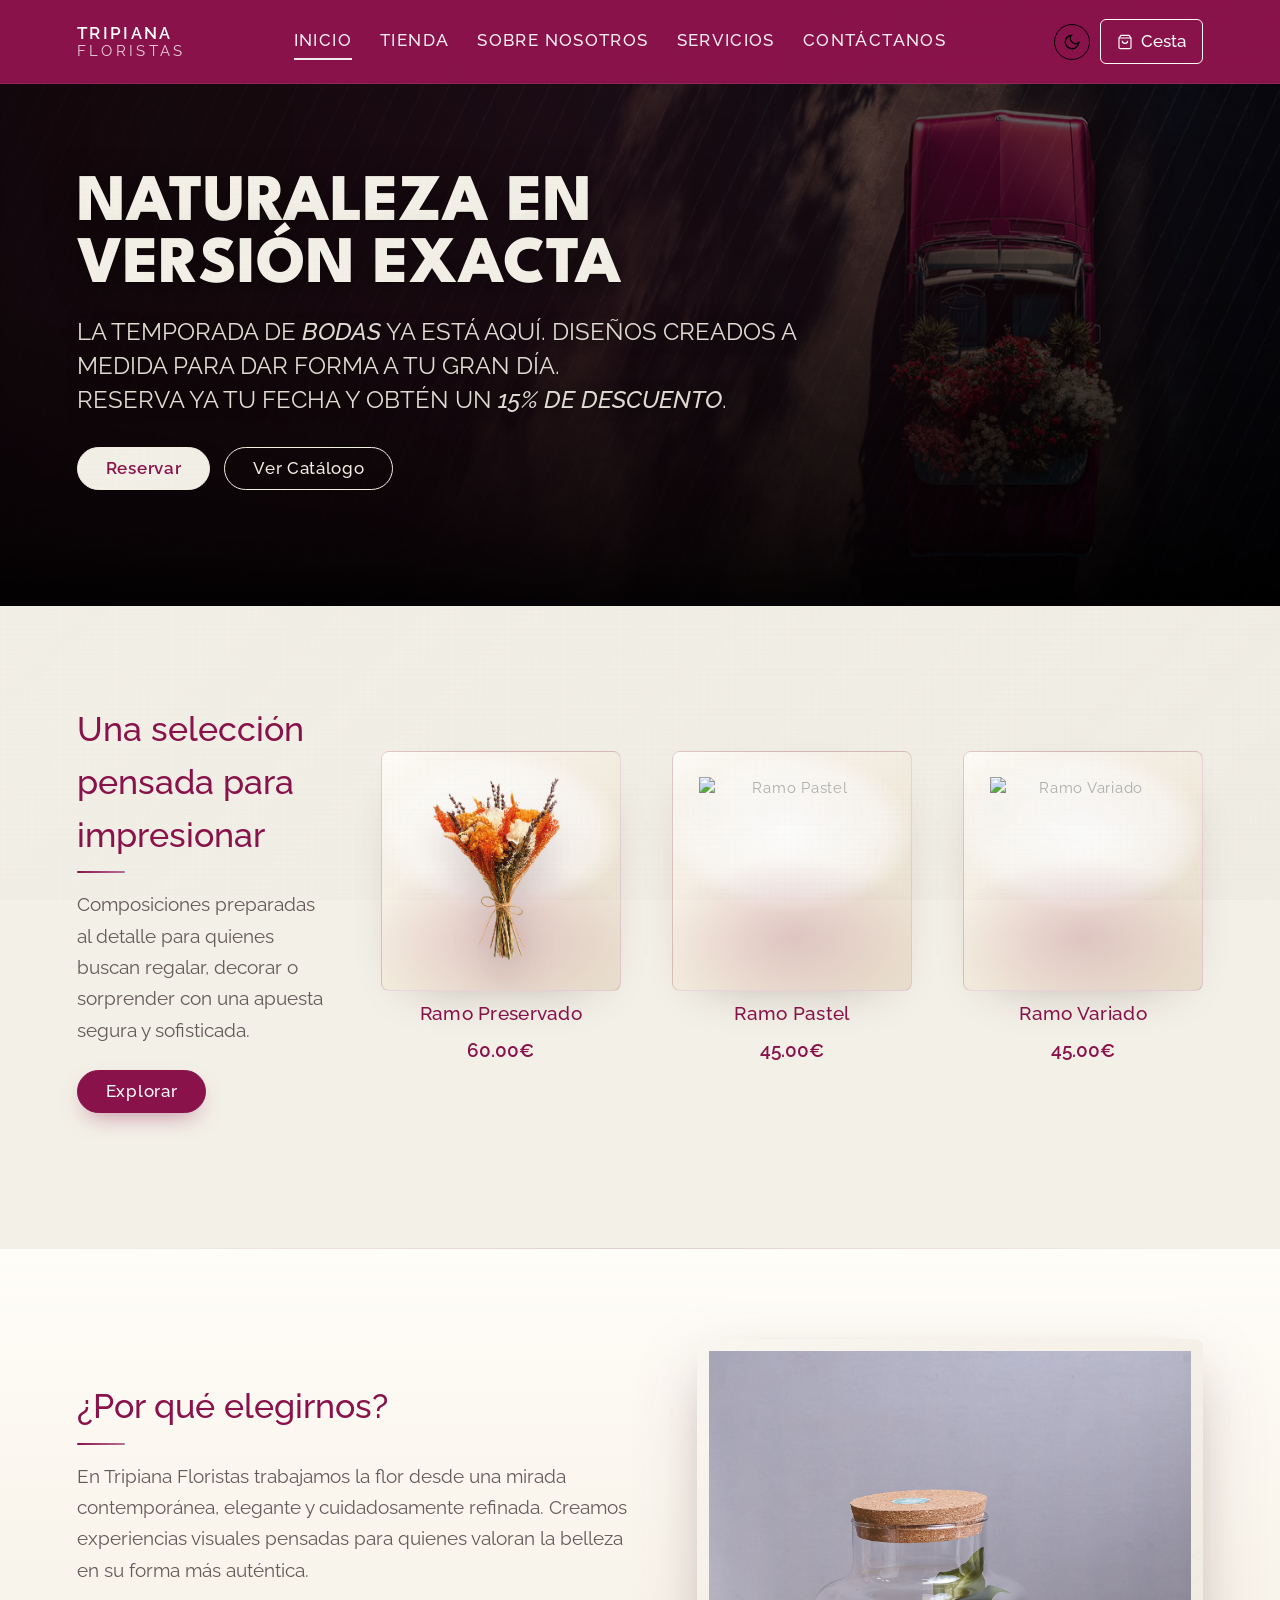
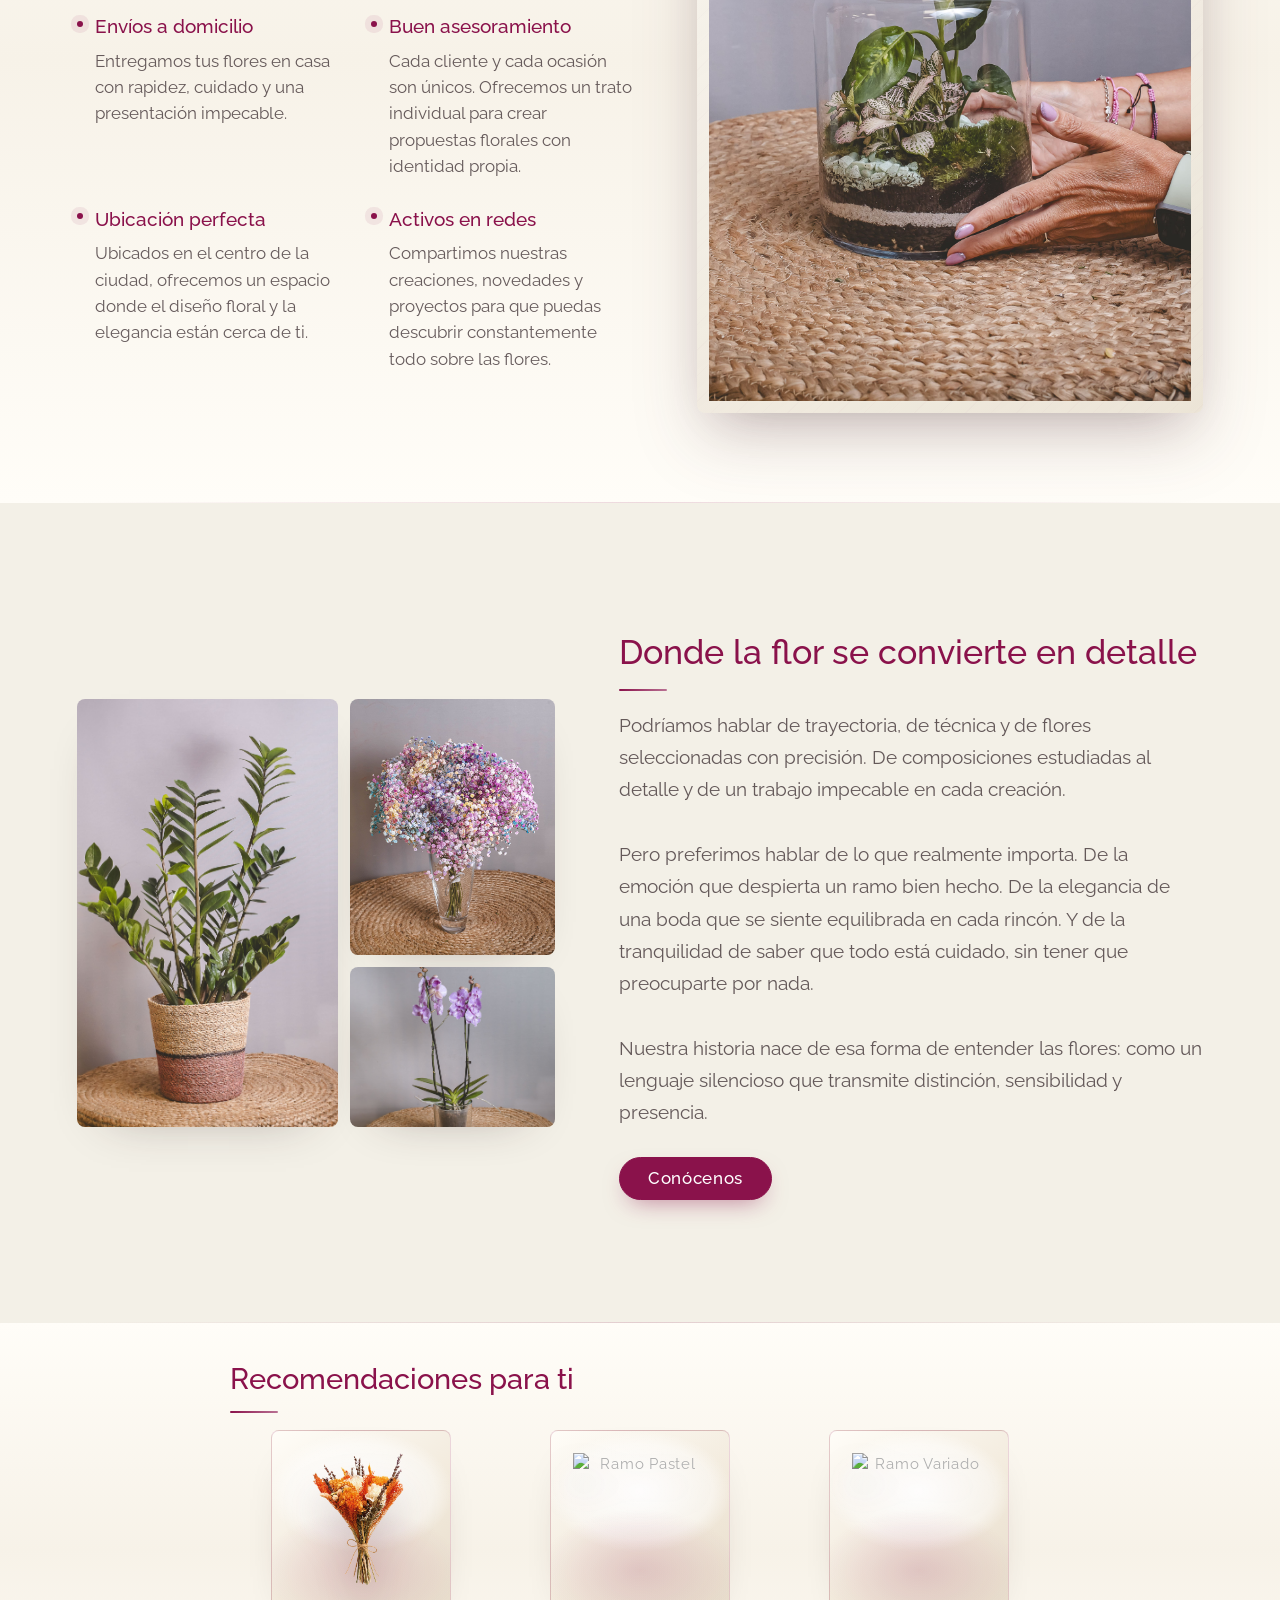
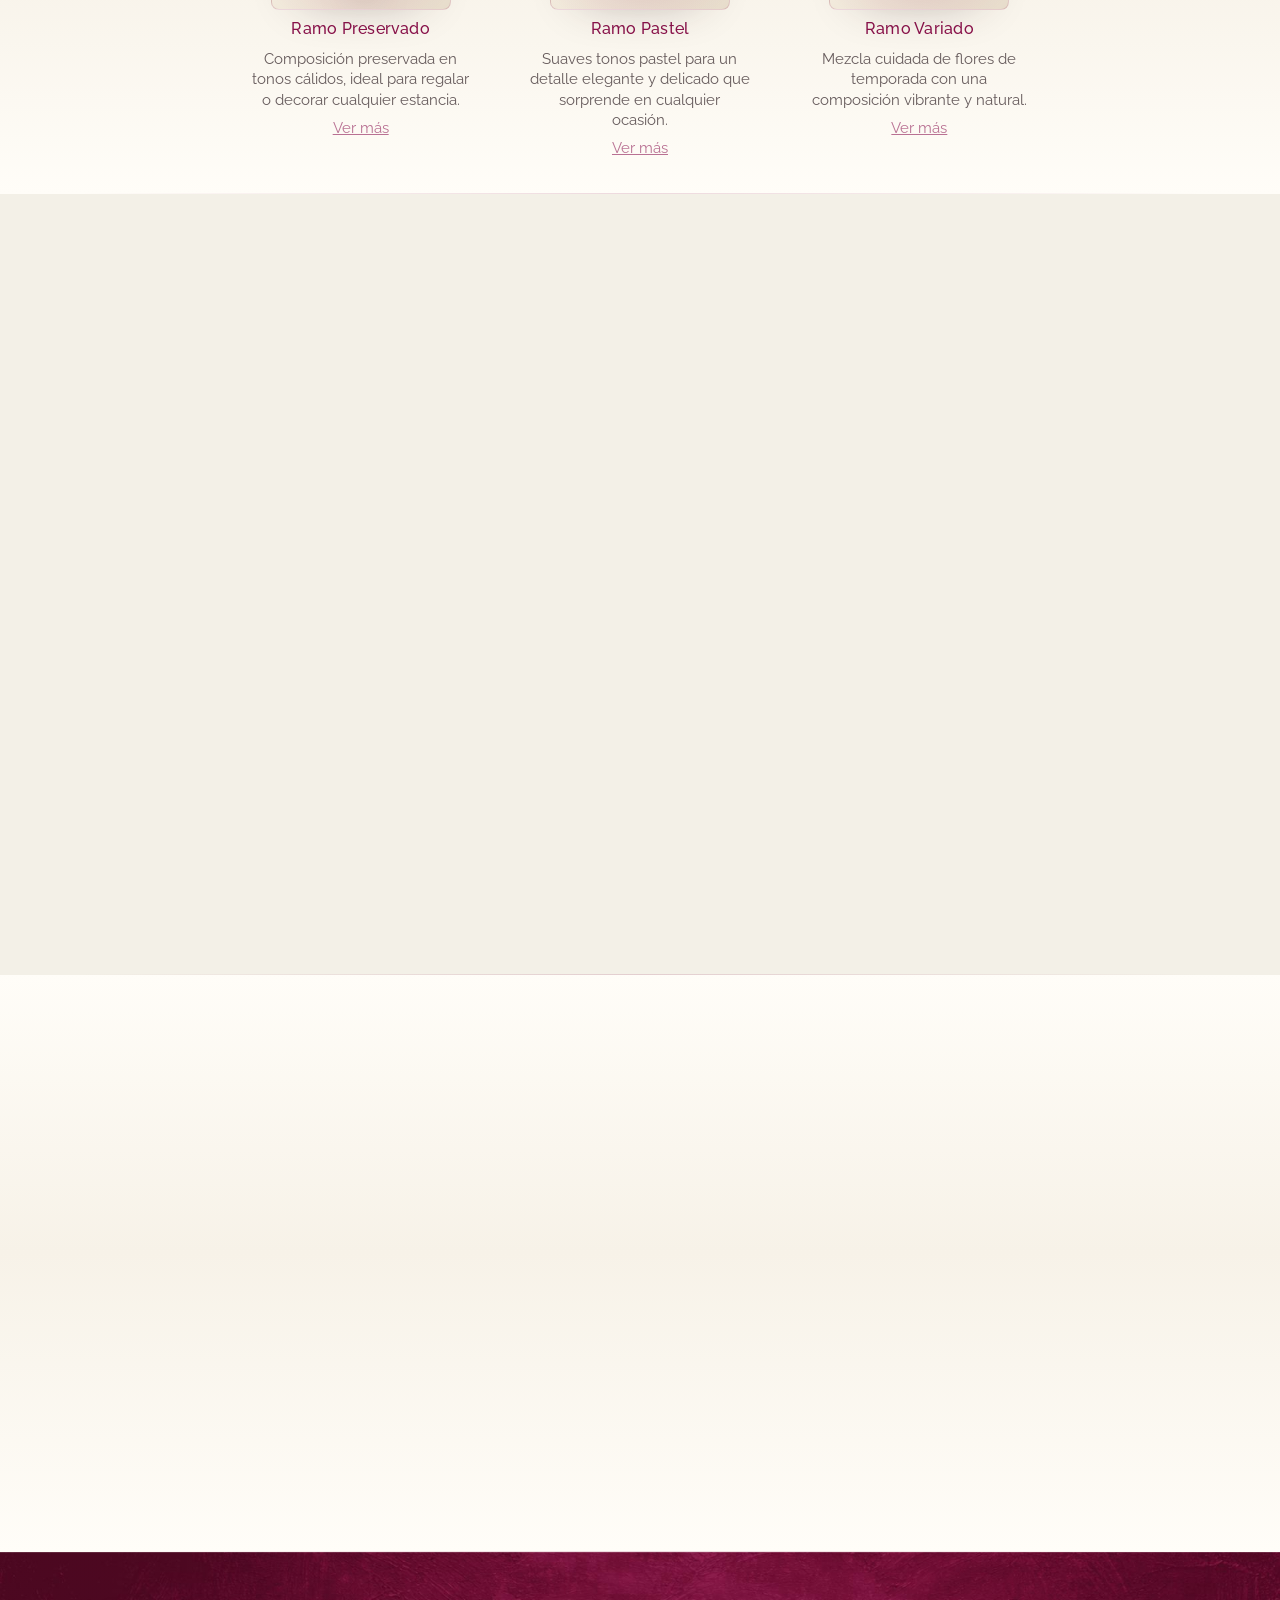
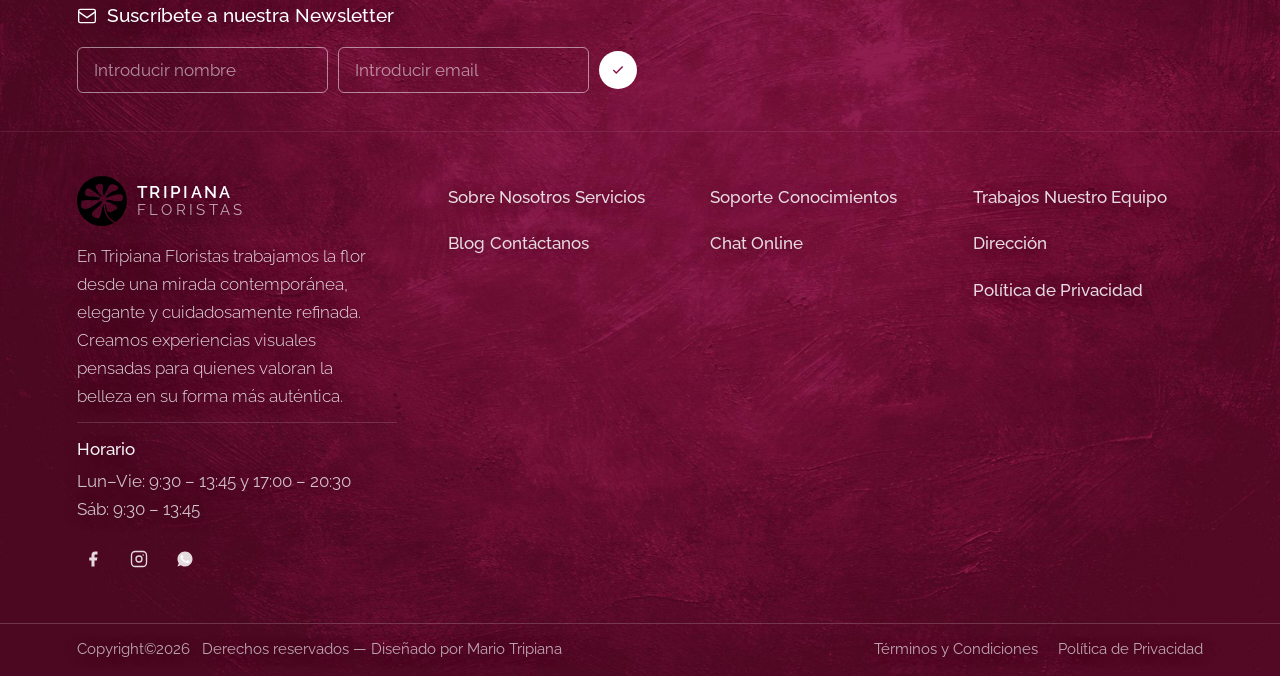
==== commit c4fdeb98: "cambios" ====
--- a/index.html
+++ b/index.html
@@ -100,10 +100,14 @@
         muted
         loop
         playsinline
-        preload="auto"
+        preload="none"
         poster="fotos web/coche con flores ok.jpg"
       >
-        <source src="fotos web/IMG_0549.mov" type="video/quicktime" />
+        <source
+          data-src-light="fotos web/IMG_0549.mov"
+          data-src-dark="fotos web/IMG_0547.mov"
+          type="video/quicktime"
+        />
       </video>
       <div class="hero-content">
         <h1 class="hero-title">Naturaleza en<br />versión exacta</h1>
@@ -509,8 +513,10 @@
           <div class="img-ph">
             <img
               class="img-contain"
-              src="fotos web/fotos web-11.png"
+              src="fotos web/fotos-web-11-footer.png"
               alt="Ramo"
+              loading="lazy"
+              decoding="async"
             />
           </div>
         </div>
--- a/styles.css
+++ b/styles.css
@@ -4138,21 +4138,13 @@
 /* Footer con fondo cemento en todas las páginas */
 .site-footer {
   background:
-    linear-gradient(90deg, rgba(65, 18, 38, 0.88), rgba(65, 18, 38, 0.72)),
-    url("fotos web/fondo cemento.png") center/cover no-repeat !important;
+    linear-gradient(90deg, rgba(18, 4, 10, 0.22), rgba(18, 4, 10, 0.12)),
+    url("fotos web/fondo-cemento-footer.jpg") center/cover no-repeat !important;
   color: var(--white);
+  text-shadow: 0 2px 16px rgba(0, 0, 0, 0.42);
 }
 .footer-texture {
-  background:
-    linear-gradient(180deg, rgba(255, 255, 255, 0.08), rgba(0, 0, 0, 0.16)),
-    repeating-linear-gradient(
-      115deg,
-      rgba(255, 255, 255, 0.045) 0,
-      rgba(255, 255, 255, 0.045) 1px,
-      transparent 1px,
-      transparent 18px
-    ) !important;
-  mix-blend-mode: normal;
+  display: none !important;
 }
 .site-footer::before {
   display: none !important;
@@ -4213,3 +4205,396 @@
     overflow-wrap: anywhere;
   }
 }
+
+/* ============================================================
+   DARK MODE REFINADO — paleta Tripiana
+   ============================================================ */
+[data-theme="dark"] {
+  --crimson: #b97193;
+  --crimson-dark: #e8d0db;
+  --crimson-mid: #d7c0de;
+  --cream: #0a0000;
+  --white: #1b0b11;
+  --black: #f8f6f1;
+  --gray: #ac9ab2;
+  --gray-light: #2a1018;
+  --gray-mid: #534d50;
+  --text-mid: rgba(243, 240, 231, 0.74);
+  --hero-dark: #0a0000;
+  --paper: #0a0000;
+  --paper-warm: #14080d;
+  --ink-soft: rgba(243, 240, 231, 0.72);
+  --line-soft: rgba(215, 192, 222, 0.18);
+  --shadow-soft: 0 22px 58px -38px rgba(0, 0, 0, 0.92);
+  --shadow-deep:
+    0 36px 90px -48px rgba(0, 0, 0, 0.96),
+    0 18px 42px -28px rgba(185, 113, 147, 0.34);
+}
+
+[data-theme="dark"] html {
+  background: #0a0000;
+}
+
+[data-theme="dark"] body {
+  color: var(--black);
+  background:
+    radial-gradient(circle at 18% 0%, rgba(87, 0, 24, 0.52), transparent 34rem),
+    radial-gradient(circle at 92% 18%, rgba(42, 51, 63, 0.58), transparent 32rem),
+    linear-gradient(180deg, #0a0000 0%, #14070c 48%, #0a0000 100%);
+}
+
+[data-theme="dark"] body::before {
+  opacity: 0.34;
+  mix-blend-mode: screen;
+  background:
+    linear-gradient(135deg, rgba(215, 192, 222, 0.08), transparent 42%),
+    repeating-linear-gradient(
+      0deg,
+      rgba(243, 240, 231, 0.025) 0,
+      rgba(243, 240, 231, 0.025) 1px,
+      transparent 1px,
+      transparent 6px
+    ),
+    repeating-linear-gradient(
+      90deg,
+      rgba(185, 113, 147, 0.035) 0,
+      rgba(185, 113, 147, 0.035) 1px,
+      transparent 1px,
+      transparent 86px
+    );
+}
+
+[data-theme="dark"] .site-header,
+[data-theme="dark"] .site-header.scrolled,
+[data-theme="dark"] .site-header.hdr-crimson,
+[data-theme="dark"] .site-header.hdr-crimson.scrolled,
+[data-theme="dark"] .site-header.hdr-white,
+[data-theme="dark"] .site-header.hdr-white.scrolled {
+  color: #f3f0e7;
+  background:
+    linear-gradient(180deg, rgba(61, 0, 0, 0.96), rgba(36, 0, 0, 0.96)),
+    #240000 !important;
+  border-bottom: 1px solid rgba(215, 192, 222, 0.16);
+  box-shadow: 0 14px 38px -28px rgba(0, 0, 0, 0.95);
+}
+
+[data-theme="dark"] .site-header.hdr-white .logo-name,
+[data-theme="dark"] .site-header.hdr-white .logo-sub,
+[data-theme="dark"] .site-header.hdr-white .site-nav a,
+[data-theme="dark"] .site-header.hdr-white .cart-btn,
+[data-theme="dark"] .site-header.hdr-white .icon-btn,
+[data-theme="dark"] .site-header.hdr-white .nav-toggle,
+[data-theme="dark"] .site-header.hdr-crimson .logo-name,
+[data-theme="dark"] .site-header.hdr-crimson .logo-sub,
+[data-theme="dark"] .site-header.hdr-crimson .site-nav a,
+[data-theme="dark"] .site-header.hdr-crimson .cart-btn,
+[data-theme="dark"] .site-header.hdr-crimson .icon-btn,
+[data-theme="dark"] .site-header.hdr-crimson .nav-toggle {
+  color: #f3f0e7;
+}
+
+[data-theme="dark"] .theme-toggle,
+[data-theme="dark"] .cart-btn {
+  border-color: rgba(243, 240, 231, 0.58);
+}
+
+[data-theme="dark"] .cart-count {
+  background: #f3f0e7;
+  color: #710032;
+}
+
+[data-theme="dark"] .section,
+[data-theme="dark"] .reco-section,
+[data-theme="dark"] .collage-section,
+[data-theme="dark"] .catalog-section,
+[data-theme="dark"] .testimonial-section,
+[data-theme="dark"] .cart-section,
+[data-theme="dark"] .sec-bg-a.section,
+[data-theme="dark"] .sec-bg-a.reco-section,
+[data-theme="dark"] .sec-bg-a.collage-section,
+[data-theme="dark"] .sec-bg-a.testimonial-section,
+[data-theme="dark"] .sec-bg-a.catalog-section,
+[data-theme="dark"] .sec-bg-b.section,
+[data-theme="dark"] .sec-bg-b.reco-section,
+[data-theme="dark"] .sec-bg-b.collage-section,
+[data-theme="dark"] .sec-bg-b.testimonial-section,
+[data-theme="dark"] .sec-bg-b.catalog-section {
+  background:
+    linear-gradient(180deg, rgba(243, 240, 231, 0.035), transparent 36%),
+    repeating-linear-gradient(
+      90deg,
+      rgba(215, 192, 222, 0.035) 0,
+      rgba(215, 192, 222, 0.035) 1px,
+      transparent 1px,
+      transparent 96px
+    ),
+    #0f0509;
+}
+
+[data-theme="dark"] .sec-bg-b.section,
+[data-theme="dark"] .sec-bg-b.reco-section,
+[data-theme="dark"] .sec-bg-b.collage-section,
+[data-theme="dark"] .sec-bg-b.testimonial-section,
+[data-theme="dark"] .sec-bg-b.catalog-section {
+  background:
+    linear-gradient(180deg, #13080d 0%, #1a0b12 48%, #100509 100%),
+    repeating-linear-gradient(
+      90deg,
+      rgba(215, 192, 222, 0.03) 0,
+      rgba(215, 192, 222, 0.03) 1px,
+      transparent 1px,
+      transparent 96px
+    );
+}
+
+[data-theme="dark"] .section::before,
+[data-theme="dark"] .reco-section::before,
+[data-theme="dark"] .collage-section::before,
+[data-theme="dark"] .catalog-section::before,
+[data-theme="dark"] .testimonial-section::before,
+[data-theme="dark"] .cart-section::before {
+  opacity: 0.42;
+  background:
+    linear-gradient(115deg, transparent 0%, rgba(215, 192, 222, 0.07) 38%, transparent 72%),
+    repeating-linear-gradient(
+      135deg,
+      rgba(185, 113, 147, 0.045) 0,
+      rgba(185, 113, 147, 0.045) 1px,
+      transparent 1px,
+      transparent 18px
+    );
+}
+
+[data-theme="dark"] .section::after,
+[data-theme="dark"] .reco-section::after,
+[data-theme="dark"] .collage-section::after,
+[data-theme="dark"] .catalog-section::after,
+[data-theme="dark"] .testimonial-section::after,
+[data-theme="dark"] .cart-section::after {
+  background: linear-gradient(90deg, transparent, rgba(215, 192, 222, 0.16), transparent);
+}
+
+[data-theme="dark"] .section-title,
+[data-theme="dark"] .section-title-black,
+[data-theme="dark"] .intro-left .intro-heading,
+[data-theme="dark"] .why-us-head,
+[data-theme="dark"] .collage-right-title,
+[data-theme="dark"] .reco-title,
+[data-theme="dark"] .blog-header-title,
+[data-theme="dark"] .about-h2,
+[data-theme="dark"] .services-intro-head h2,
+[data-theme="dark"] .services-feature-title,
+[data-theme="dark"] .contact-title,
+[data-theme="dark"] .form-heading h2,
+[data-theme="dark"] .coupon-title,
+[data-theme="dark"] .policy-main-title,
+[data-theme="dark"] .product-name,
+[data-theme="dark"] .product-price,
+[data-theme="dark"] .reco-card-name,
+[data-theme="dark"] .catalog-card-name,
+[data-theme="dark"] .catalog-card-price,
+[data-theme="dark"] .blog-card-title,
+[data-theme="dark"] .team-card-name,
+[data-theme="dark"] .cart-product-name,
+[data-theme="dark"] .cart-price {
+  color: #e8d0db !important;
+}
+
+[data-theme="dark"] .intro-left .intro-body,
+[data-theme="dark"] .why-us-body,
+[data-theme="dark"] .collage-right-body,
+[data-theme="dark"] .about-body,
+[data-theme="dark"] .services-intro-head p,
+[data-theme="dark"] .services-feature-body,
+[data-theme="dark"] .contact-lead,
+[data-theme="dark"] .coupon-subtitle,
+[data-theme="dark"] .page-section-desc p,
+[data-theme="dark"] .feature-body,
+[data-theme="dark"] .reco-card-sub,
+[data-theme="dark"] .blog-card-meta,
+[data-theme="dark"] .blog-page-card-meta,
+[data-theme="dark"] .testimonial-quote,
+[data-theme="dark"] .cart-empty,
+[data-theme="dark"] .contact-info-text {
+  color: rgba(243, 240, 231, 0.74) !important;
+}
+
+[data-theme="dark"] .feature-title,
+[data-theme="dark"] .contact-eyebrow,
+[data-theme="dark"] .form-heading span,
+[data-theme="dark"] .contact-info-text span,
+[data-theme="dark"] .contact-schedule-box span,
+[data-theme="dark"] .form-label,
+[data-theme="dark"] .cart-table th,
+[data-theme="dark"] .reco-card-link,
+[data-theme="dark"] .blog-card-link,
+[data-theme="dark"] .team-more,
+[data-theme="dark"] .contact-info-text a {
+  color: #d7c0de !important;
+}
+
+[data-theme="dark"] .product-card .img-ph,
+[data-theme="dark"] .reco-card .img-ph,
+[data-theme="dark"] .catalog-card .img-ph,
+[data-theme="dark"] .blog-card-img-ph .img-ph,
+[data-theme="dark"] .blog-page-card .img-ph,
+[data-theme="dark"] .team-card-img-ph .img-ph,
+[data-theme="dark"] .intro-prod-item .img-ph,
+[data-theme="dark"] .why-us-img-ph .img-ph,
+[data-theme="dark"] .about-img-ph .img-ph,
+[data-theme="dark"] .product-img-ph,
+[data-theme="dark"] .product-img-ph .img-ph,
+[data-theme="dark"] .collage-grid .img-ph,
+[data-theme="dark"] .service-mini-card .img-ph {
+  background:
+    radial-gradient(80% 58% at 50% 76%, rgba(185, 113, 147, 0.18), transparent 68%),
+    radial-gradient(72% 52% at 50% 34%, rgba(243, 240, 231, 0.12), rgba(243, 240, 231, 0.035) 58%, transparent 76%),
+    linear-gradient(145deg, #22101a 0%, #16090f 54%, #0e0509 100%) !important;
+  border-color: rgba(215, 192, 222, 0.16) !important;
+  box-shadow: var(--shadow-soft);
+}
+
+[data-theme="dark"] .product-card .img-ph img,
+[data-theme="dark"] .reco-card .img-ph img,
+[data-theme="dark"] .catalog-card .img-ph img,
+[data-theme="dark"] .intro-prod-item .img-ph img,
+[data-theme="dark"] .service-mini-card .img-ph img,
+[data-theme="dark"] .product-img-ph .img-ph img {
+  filter: drop-shadow(0 24px 20px rgba(0, 0, 0, 0.42)) saturate(1.04);
+}
+
+[data-theme="dark"] .testimonial-section .container,
+[data-theme="dark"] .order-total,
+[data-theme="dark"] .success-modal,
+[data-theme="dark"] .cart-empty,
+[data-theme="dark"] .cart-table-wrap,
+[data-theme="dark"] .contact-form,
+[data-theme="dark"] .policy-wrap {
+  color: var(--black);
+  background:
+    linear-gradient(145deg, rgba(42, 16, 24, 0.92), rgba(17, 20, 25, 0.84)),
+    #1b0b11 !important;
+  border-color: rgba(215, 192, 222, 0.16) !important;
+  box-shadow: var(--shadow-deep);
+}
+
+[data-theme="dark"] .cart-table td {
+  border-color: rgba(215, 192, 222, 0.12) !important;
+}
+
+[data-theme="dark"] .cart-table tbody tr:hover {
+  background: rgba(215, 192, 222, 0.055);
+}
+
+[data-theme="dark"] .order-total-header {
+  background: rgba(215, 192, 222, 0.08) !important;
+  color: #f3f0e7 !important;
+}
+
+[data-theme="dark"] .form-input,
+[data-theme="dark"] .form-textarea,
+[data-theme="dark"] .coupon-input {
+  background: rgba(10, 0, 0, 0.42) !important;
+  border-color: rgba(215, 192, 222, 0.2) !important;
+  color: #f8f6f1 !important;
+}
+
+[data-theme="dark"] .form-input::placeholder,
+[data-theme="dark"] .form-textarea::placeholder,
+[data-theme="dark"] .coupon-input::placeholder {
+  color: rgba(243, 240, 231, 0.44);
+}
+
+[data-theme="dark"] .form-input:focus,
+[data-theme="dark"] .form-textarea:focus,
+[data-theme="dark"] .coupon-input:focus {
+  border-color: #d7c0de !important;
+  box-shadow: 0 0 0 4px rgba(215, 192, 222, 0.14);
+}
+
+[data-theme="dark"] .btn-primary,
+[data-theme="dark"] .catalog-add-btn {
+  background: #e8d0db !important;
+  border-color: #e8d0db !important;
+  color: #3e0000 !important;
+  box-shadow: 0 18px 36px -20px rgba(232, 208, 219, 0.5);
+}
+
+[data-theme="dark"] .btn-primary:hover,
+[data-theme="dark"] .catalog-card.added .catalog-add-btn {
+  background: #d7c0de !important;
+  border-color: #d7c0de !important;
+}
+
+[data-theme="dark"] .btn-outline-dark,
+[data-theme="dark"] .btn-outline-crimson {
+  color: #e8d0db !important;
+  border-color: rgba(232, 208, 219, 0.72) !important;
+}
+
+[data-theme="dark"] .btn-outline-dark:hover,
+[data-theme="dark"] .btn-outline-crimson:hover {
+  background: rgba(232, 208, 219, 0.12) !important;
+  color: #f8f6f1 !important;
+}
+
+[data-theme="dark"] .btn-cream {
+  background: #f3f0e7 !important;
+  color: #710032 !important;
+  border-color: #f3f0e7 !important;
+}
+
+[data-theme="dark"] .btn-cream-outline,
+[data-theme="dark"] .btn-outline-white {
+  color: #f3f0e7 !important;
+  border-color: rgba(243, 240, 231, 0.74) !important;
+}
+
+[data-theme="dark"] .hero {
+  background:
+    radial-gradient(110% 86% at 48% 24%, rgba(87, 0, 24, 0.44), transparent 58%),
+    linear-gradient(180deg, #0a0000 0%, #130408 100%);
+}
+
+[data-theme="dark"] .hero::before {
+  background:
+    radial-gradient(60% 50% at 82% 20%, rgba(215, 192, 222, 0.2), transparent 70%),
+    radial-gradient(54% 64% at 8% 92%, rgba(138, 18, 75, 0.36), transparent 70%),
+    linear-gradient(180deg, rgba(0, 0, 0, 0) 26%, rgba(10, 0, 0, 0.72) 100%);
+  mix-blend-mode: screen;
+}
+
+[data-theme="dark"] .hero-photo {
+  filter: brightness(0.46) saturate(1.02) contrast(1.04);
+}
+
+[data-theme="dark"] .contact-icon-circle,
+[data-theme="dark"] .contact-schedule-box {
+  background: linear-gradient(145deg, #8a124b, #570018) !important;
+  color: #f3f0e7 !important;
+  box-shadow: 0 22px 44px -30px rgba(232, 208, 219, 0.5);
+}
+
+[data-theme="dark"] .footer-input {
+  background: rgba(10, 0, 0, 0.24);
+  border-color: rgba(243, 240, 231, 0.42);
+  color: #f3f0e7;
+}
+
+[data-theme="dark"] .site-footer {
+  background:
+    linear-gradient(90deg, rgba(10, 0, 0, 0.28), rgba(10, 0, 0, 0.16)),
+    url("fotos web/fondo-cemento-footer.jpg") center/cover no-repeat !important;
+  color: #f3f0e7;
+}
+
+[data-theme="dark"] .footer-texture {
+  display: none !important;
+}
+
+@media (max-width: 720px) {
+  [data-theme="dark"] .site-nav,
+  [data-theme="dark"] .hdr-white .site-nav {
+    background: #240000 !important;
+  }
+}
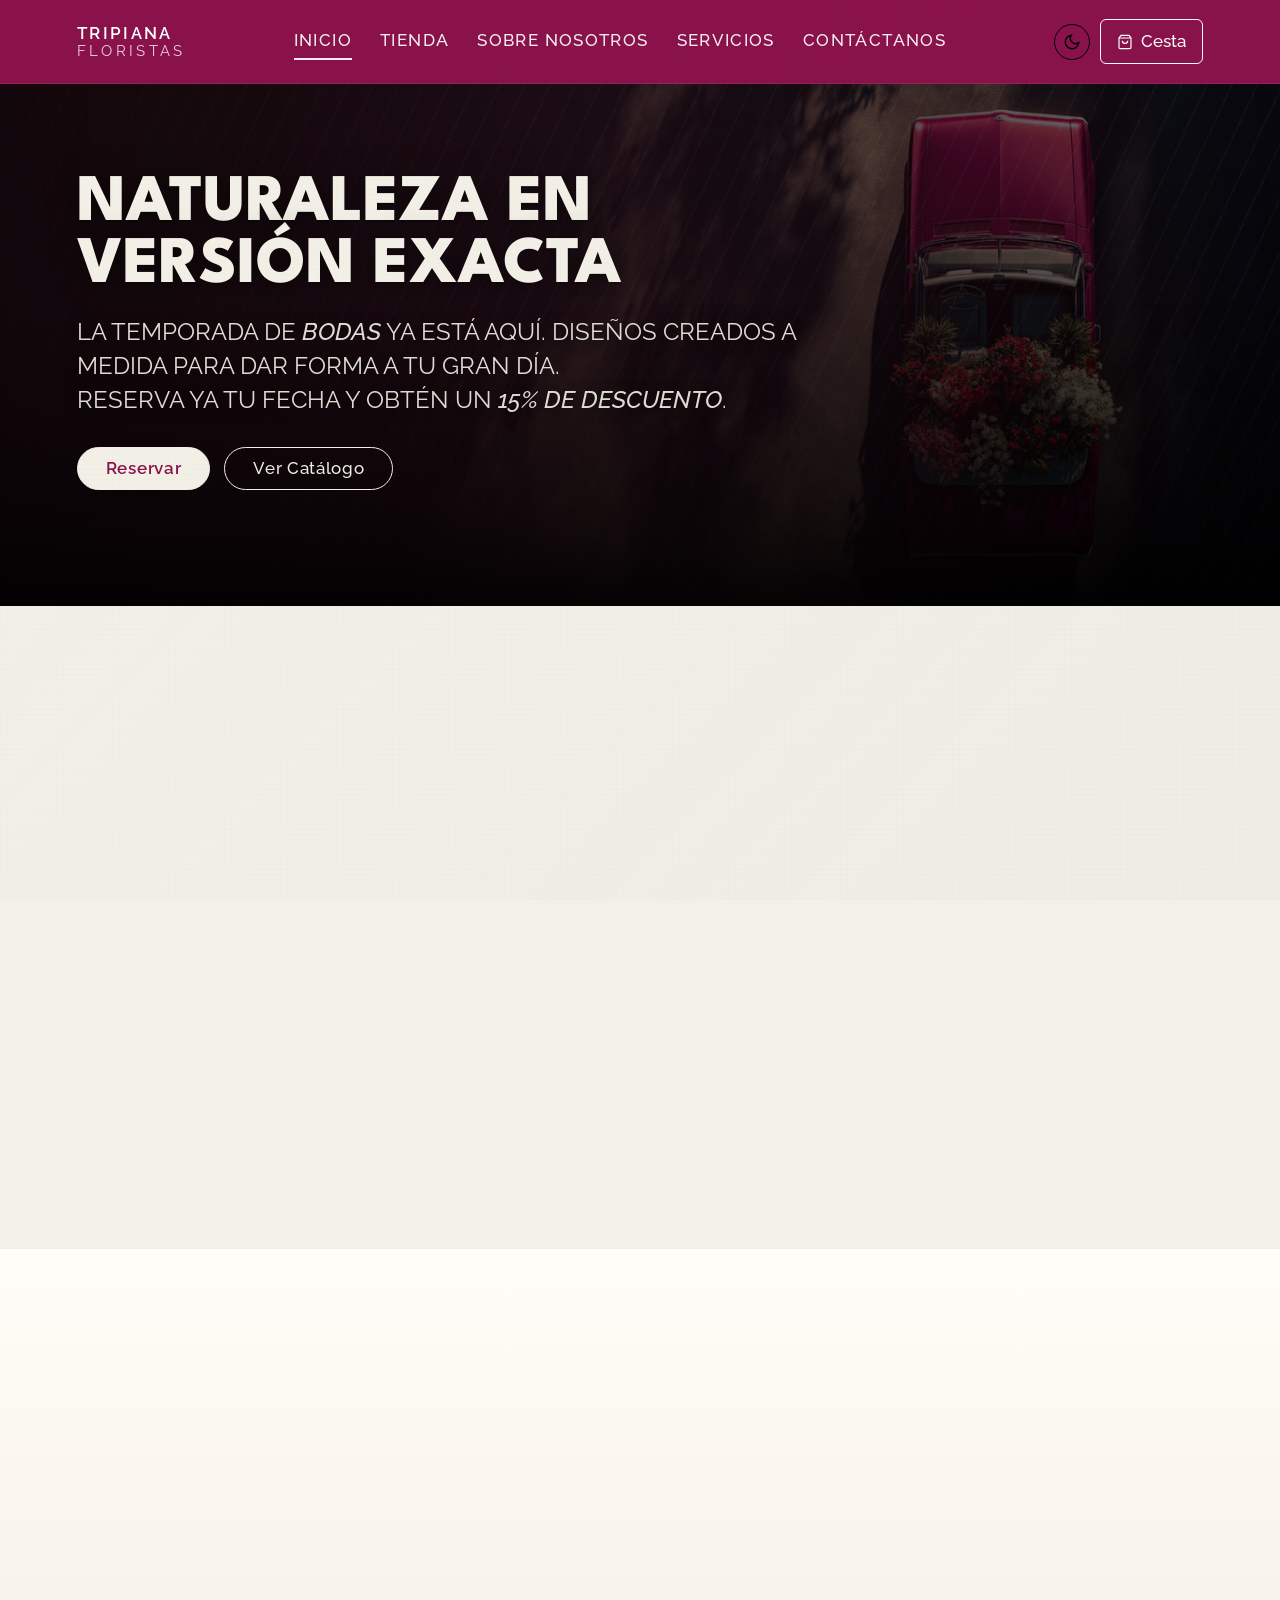
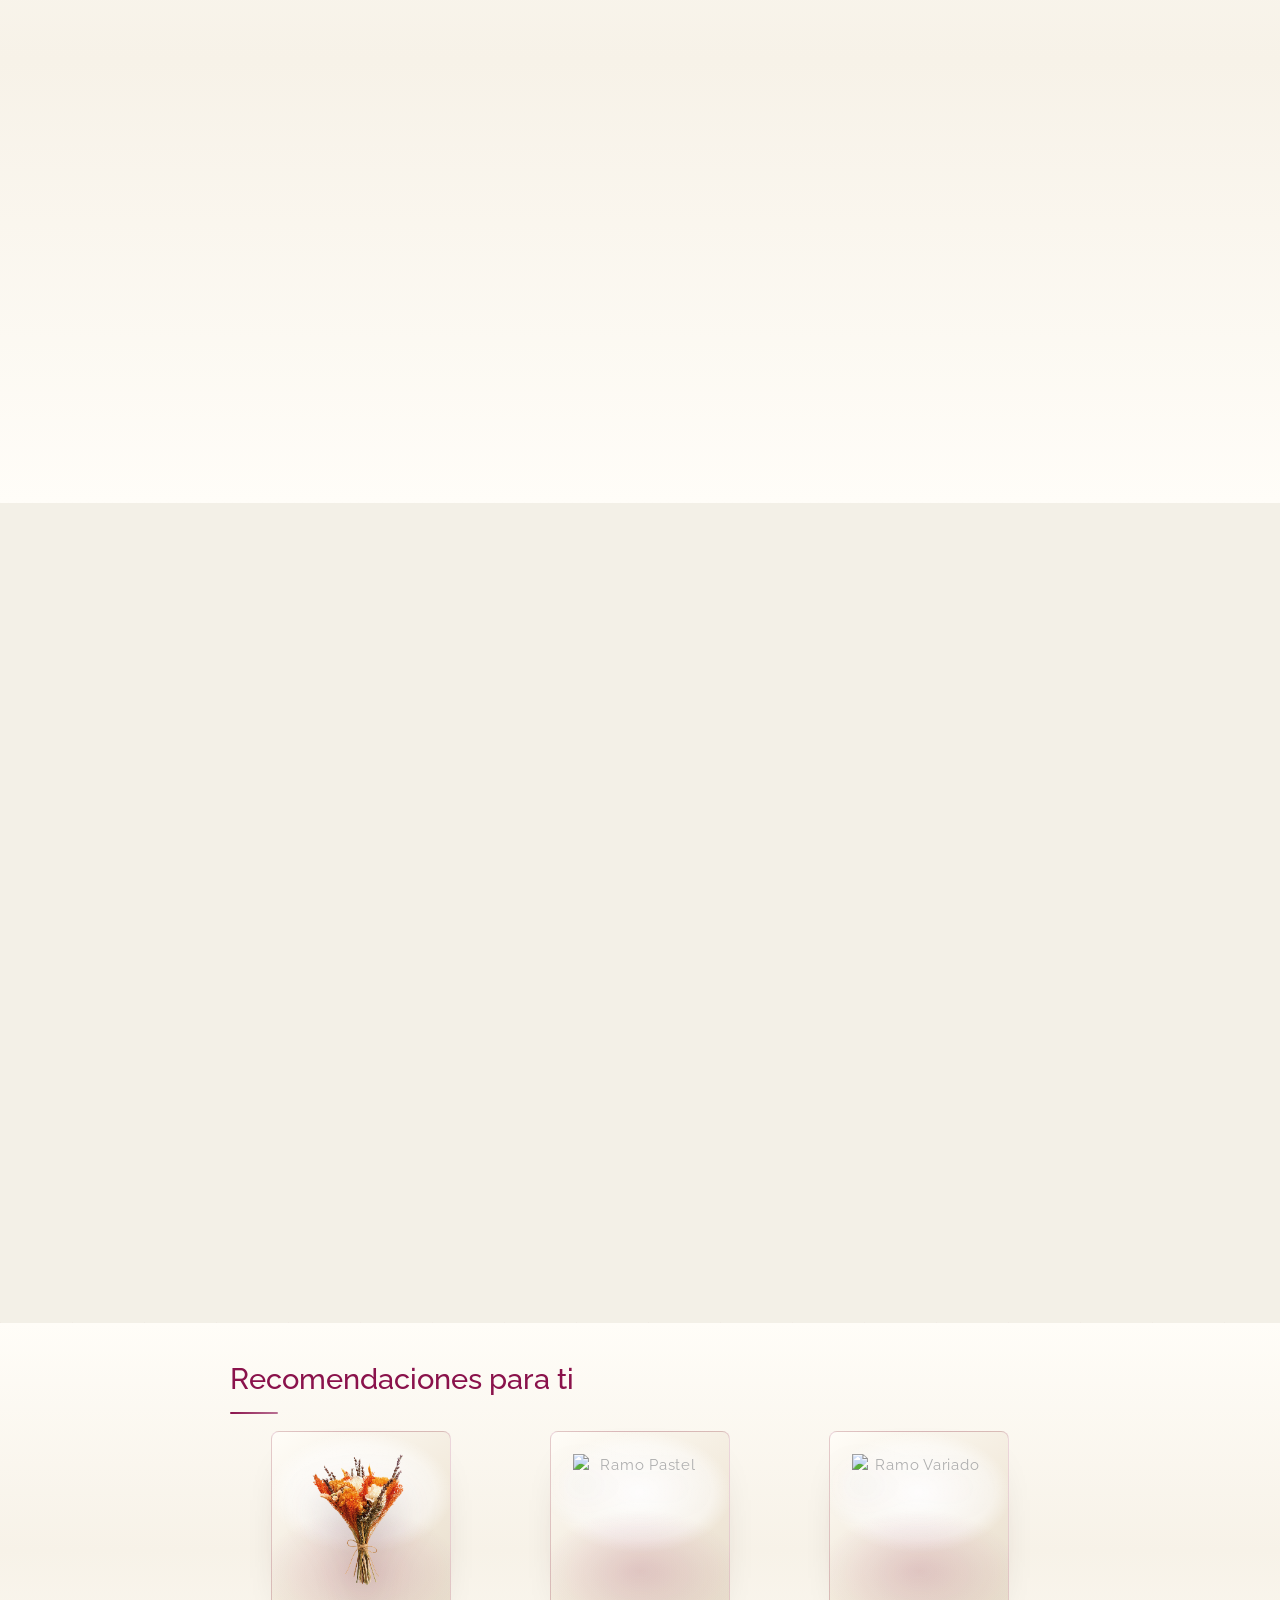
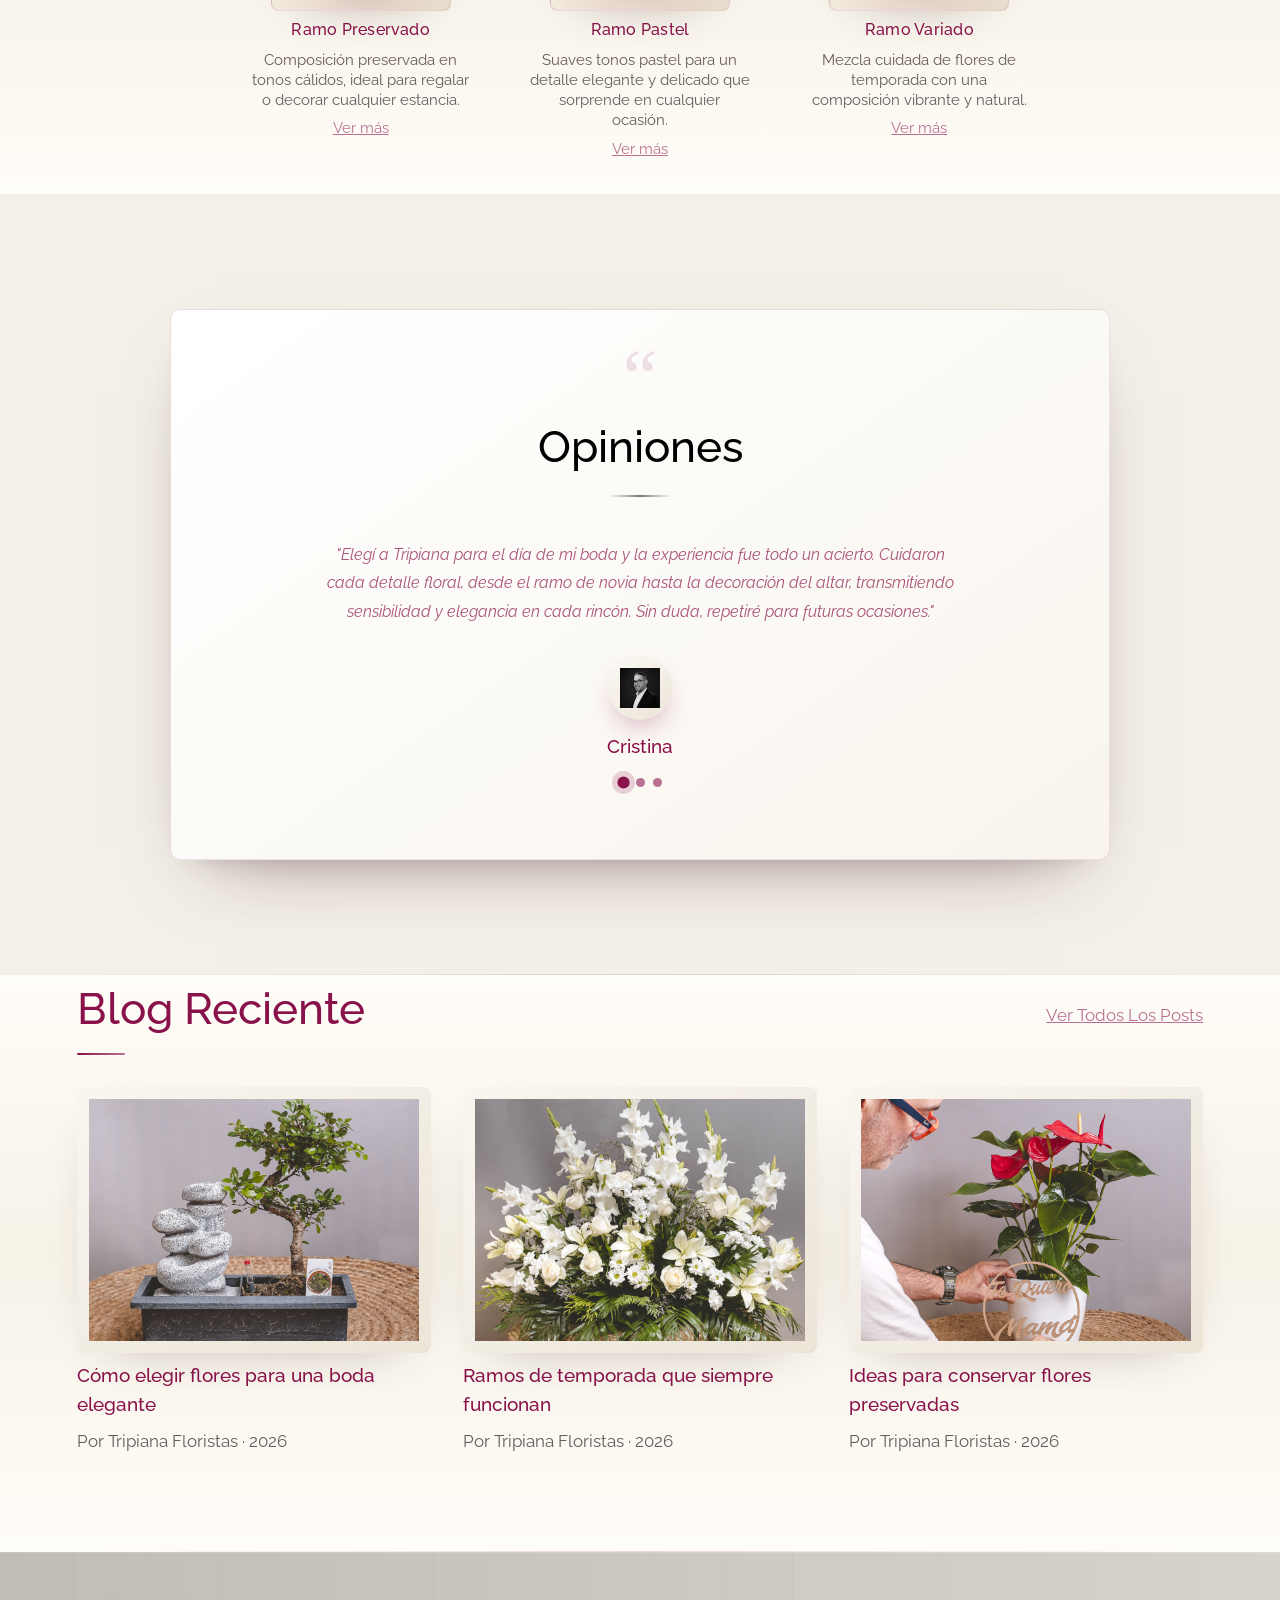
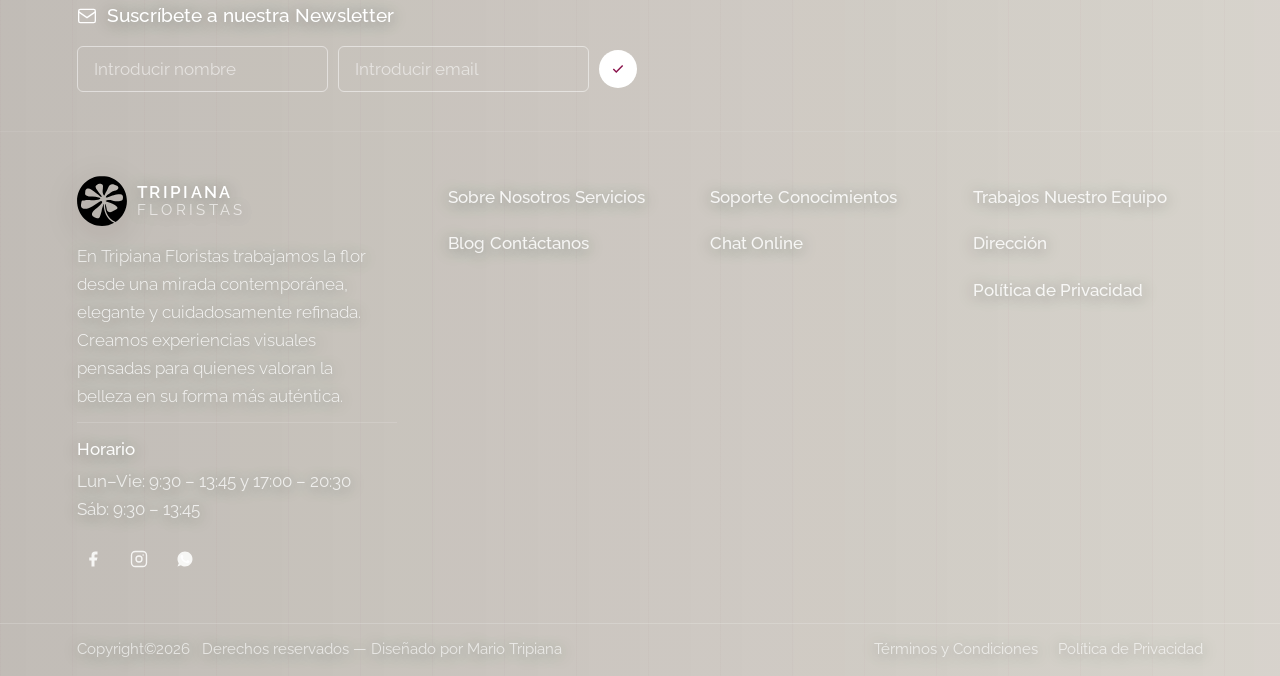
==== commit 885358ae: "prueba" ====
--- a/index.html
+++ b/index.html
@@ -104,9 +104,9 @@
         poster="fotos web/coche con flores ok.jpg"
       >
         <source
-          data-src-light="fotos web/IMG_0549.mov"
-          data-src-dark="fotos web/IMG_0547.mov"
-          type="video/quicktime"
+          data-src-local="videos/C0322.MP4"
+          data-src-production=""
+          type="video/mp4"
         />
       </video>
       <div class="hero-content">
@@ -513,7 +513,7 @@
           <div class="img-ph">
             <img
               class="img-contain"
-              src="fotos web/fotos-web-11-footer.png"
+              src="fotos web/fotos web-11.png"
               alt="Ramo"
               loading="lazy"
               decoding="async"
--- a/styles.css
+++ b/styles.css
@@ -261,6 +261,13 @@
   display: block;
   object-fit: contain;
 }
+
+body > section:not(.hero),
+.site-footer {
+  content-visibility: auto;
+  contain-intrinsic-size: auto 760px;
+}
+
 .hero-photo {
   position: absolute;
   inset: 0;
@@ -4139,9 +4146,14 @@
 .site-footer {
   background:
     linear-gradient(90deg, rgba(18, 4, 10, 0.22), rgba(18, 4, 10, 0.12)),
-    url("fotos web/fondo-cemento-footer.jpg") center/cover no-repeat !important;
+    #4b182c !important;
   color: var(--white);
   text-shadow: 0 2px 16px rgba(0, 0, 0, 0.42);
+}
+.site-footer.footer-bg-ready {
+  background:
+    linear-gradient(90deg, rgba(18, 4, 10, 0.22), rgba(18, 4, 10, 0.12)),
+    url("fotos web/fondo cemento.png") center/cover no-repeat !important;
 }
 .footer-texture {
   display: none !important;
@@ -4584,8 +4596,14 @@
 [data-theme="dark"] .site-footer {
   background:
     linear-gradient(90deg, rgba(10, 0, 0, 0.28), rgba(10, 0, 0, 0.16)),
-    url("fotos web/fondo-cemento-footer.jpg") center/cover no-repeat !important;
+    #240000 !important;
   color: #f3f0e7;
+}
+
+[data-theme="dark"] .site-footer.footer-bg-ready {
+  background:
+    linear-gradient(90deg, rgba(10, 0, 0, 0.28), rgba(10, 0, 0, 0.16)),
+    url("fotos web/fondo cemento.png") center/cover no-repeat !important;
 }
 
 [data-theme="dark"] .footer-texture {
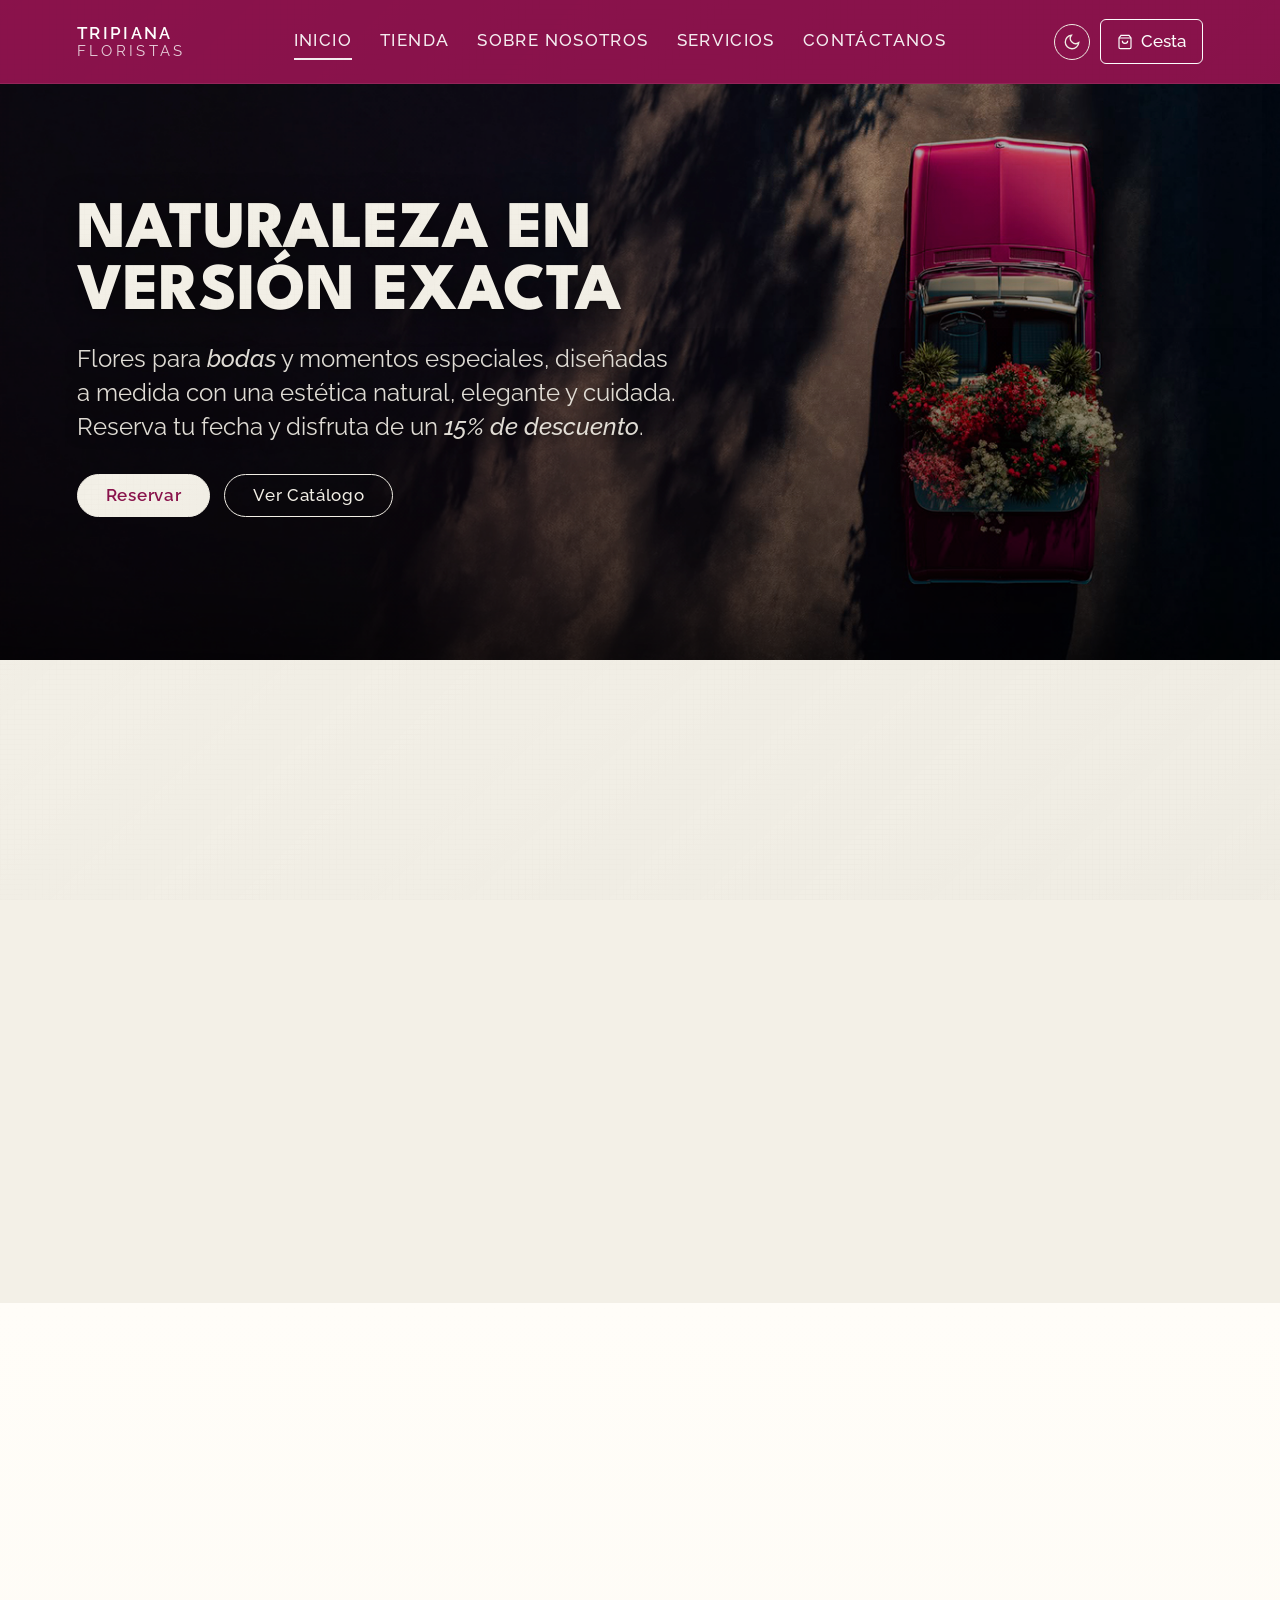
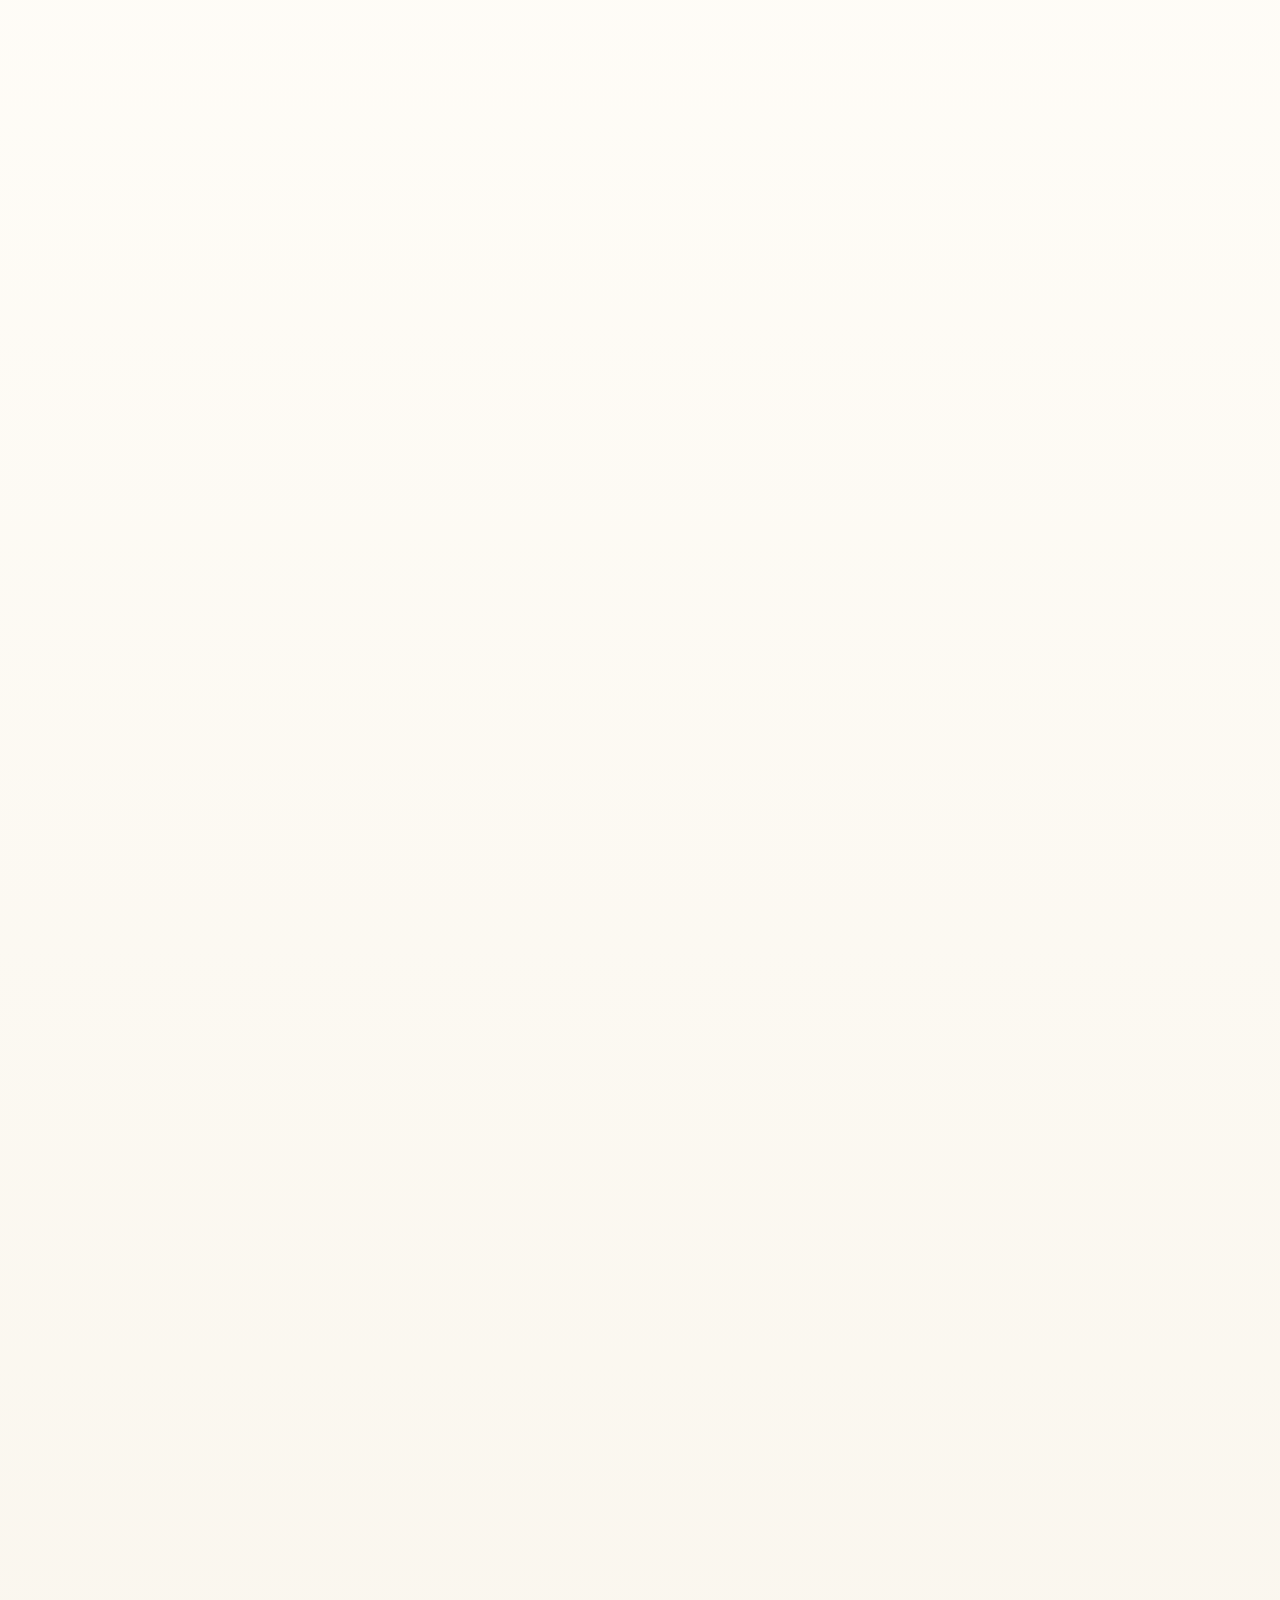
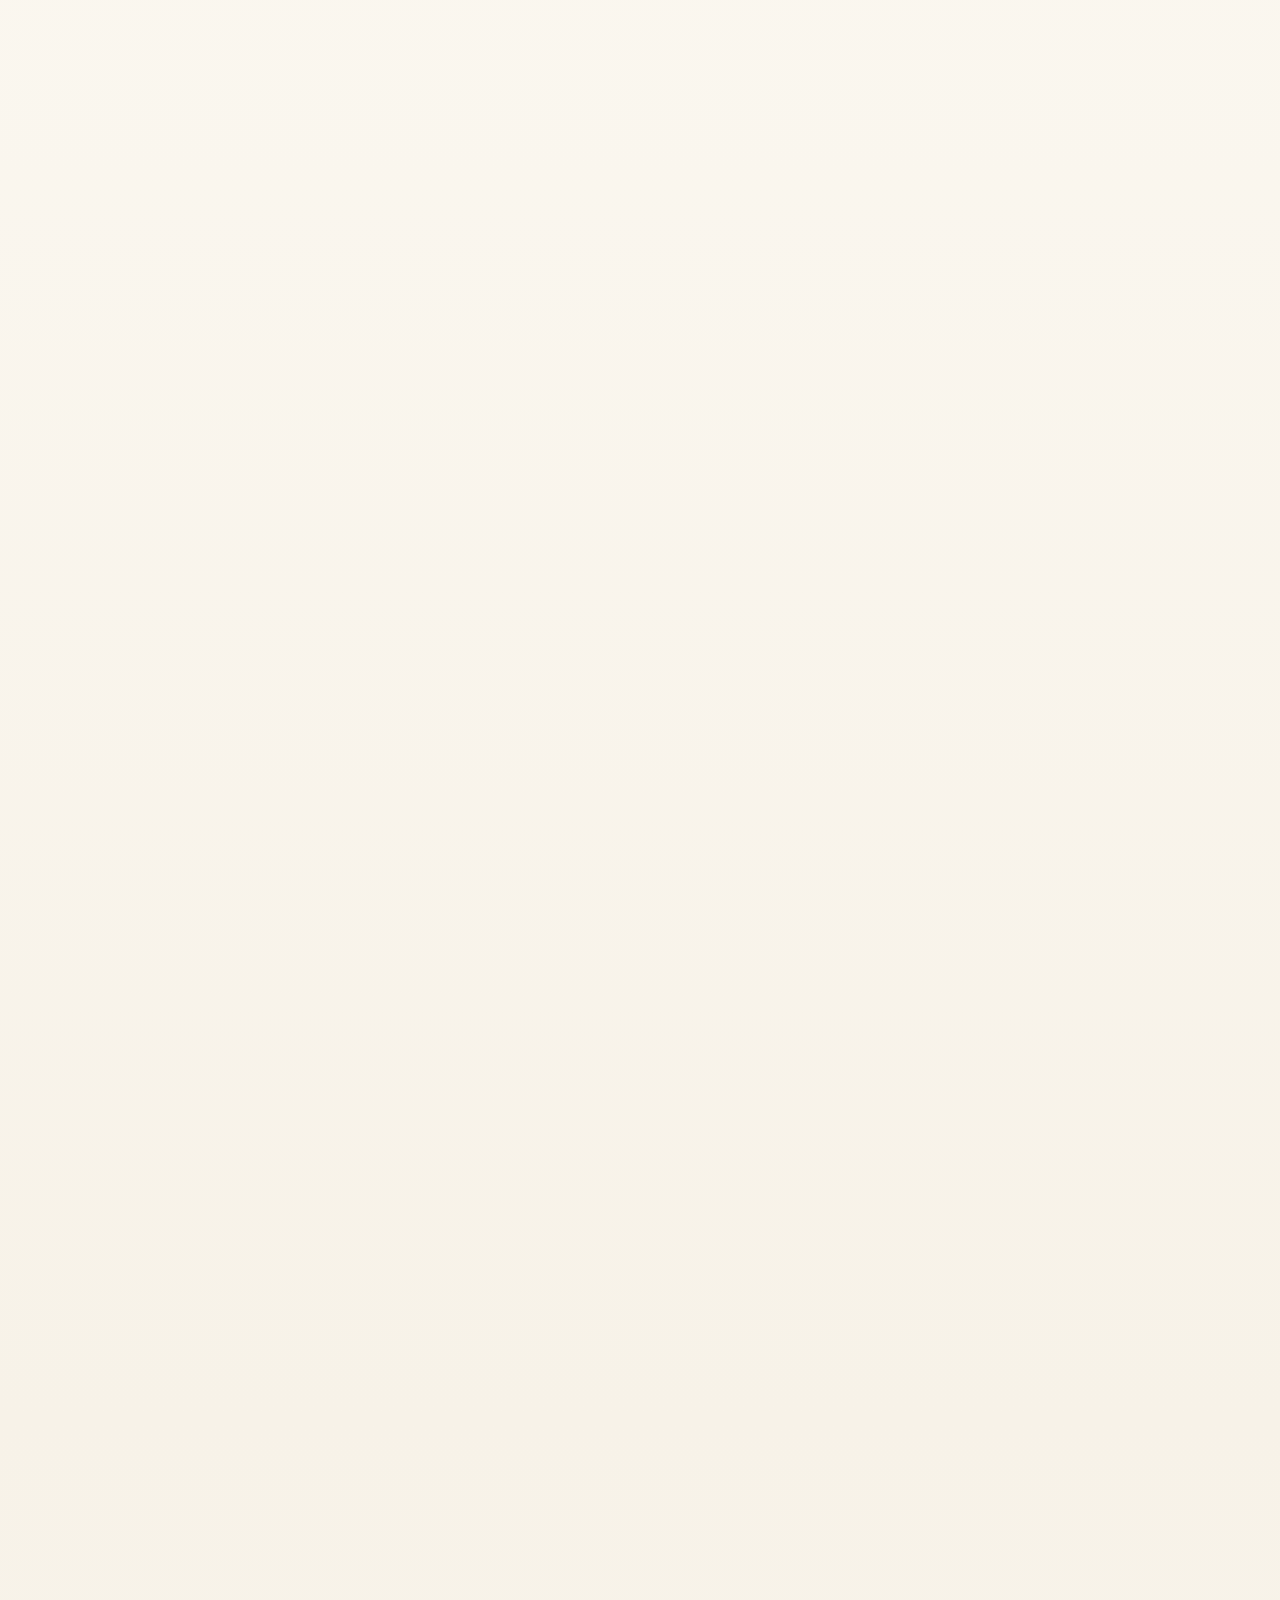
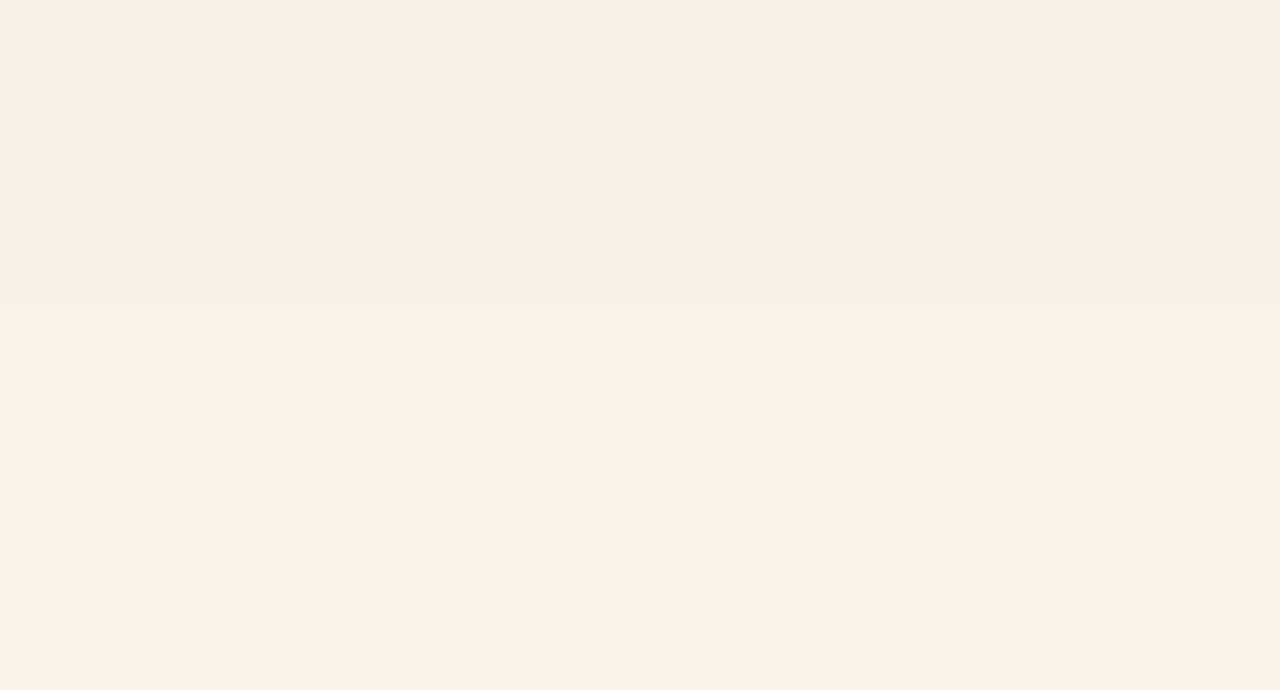
==== commit 484e7f15: "check" ====
--- a/index.html
+++ b/index.html
@@ -100,22 +100,23 @@
         muted
         loop
         playsinline
-        preload="none"
+        preload="auto"
         poster="fotos web/coche con flores ok.jpg"
       >
         <source
-          data-src-local="videos/C0322.MP4"
-          data-src-production=""
+          src="V%C3%ADdeo_Dark_Web.mp4"
+          data-src-light="V%C3%ADdeo_Dark_Web.mp4"
+          data-src-dark="vide%20coche.mp4"
           type="video/mp4"
         />
       </video>
       <div class="hero-content">
         <h1 class="hero-title">Naturaleza en<br />versión exacta</h1>
         <p class="hero-body">
-          La temporada de <em>bodas</em> ya está aquí. Diseños creados a medida
-          para dar forma a tu gran día.
+          Flores para <em>bodas</em> y momentos especiales, diseñadas a medida
+          con una estética natural, elegante y cuidada.
           <br />
-          Reserva ya tu fecha y obtén un <em>15% de descuento</em>.
+          Reserva tu fecha y disfruta de un <em>15% de descuento</em>.
         </p>
         <div class="hero-actions">
           <a href="contacto.html" class="btn btn-cream">Reservar</a>
--- a/styles.css
+++ b/styles.css
@@ -359,7 +359,7 @@
   width: 36px;
   height: 36px;
   background: none;
-  border: 1.5px solid currentColor;
+  border: 1.5px solid var(--cream);
   border-radius: 50%;
   display: flex;
   align-items: center;
@@ -367,15 +367,16 @@
   cursor: pointer;
   transition: all 0.2s;
   flex-shrink: 0;
-  color: inherit;
+  color: var(--cream);
 }
 .theme-toggle:hover {
-  background: rgba(255, 255, 255, 0.12);
+  background: rgba(243, 240, 231, 0.12);
 }
 .theme-toggle svg {
   width: 18px;
   height: 18px;
   pointer-events: none;
+  color: var(--cream);
 }
 .theme-toggle .icon-sun {
   display: none;
@@ -618,7 +619,7 @@
   opacity: 0.92;
   margin-bottom: 30px;
   max-width: 520px;
-  text-transform: uppercase;
+  text-transform: none;
 }
 .hero-body em {
   font-style: italic;
@@ -2021,9 +2022,9 @@
   background:
     linear-gradient(
       90deg,
-      rgba(16, 6, 10, 0.9) 0%,
-      rgba(16, 6, 10, 0.58) 44%,
-      rgba(16, 6, 10, 0.35) 100%
+      rgba(16, 6, 10, 0.62) 0%,
+      rgba(16, 6, 10, 0.34) 44%,
+      rgba(16, 6, 10, 0.16) 100%
     ),
     url("fotos web/coche con flores ok.jpg") center/cover no-repeat,
     var(--hero-dark);
@@ -2057,7 +2058,7 @@
   inset: -2px;
   z-index: 1;
   pointer-events: none;
-  background: linear-gradient(180deg, transparent 60%, rgba(0, 0, 0, 0.65));
+  background: linear-gradient(180deg, transparent 60%, rgba(0, 0, 0, 0.34));
 }
 .hero-photo {
   z-index: 0;
@@ -2065,7 +2066,7 @@
   animation: heroKenBurns 18s ease-in-out infinite alternate;
   will-change: transform;
   transition: transform 0.1s linear;
-  filter: brightness(0.55) saturate(108%);
+  filter: brightness(0.82) saturate(108%);
 }
 @keyframes heroKenBurns {
   from {
@@ -2872,18 +2873,11 @@
   background:
     linear-gradient(
       90deg,
-      rgba(28, 12, 18, 0.78) 0%,
-      rgba(47, 18, 28, 0.48) 42%,
-      rgba(0, 0, 0, 0.2) 100%
+      rgba(28, 12, 18, 0.46) 0%,
+      rgba(47, 18, 28, 0.26) 42%,
+      rgba(0, 0, 0, 0.08) 100%
     ),
-    linear-gradient(180deg, rgba(0, 0, 0, 0.12), rgba(0, 0, 0, 0.62)),
-    repeating-linear-gradient(
-      115deg,
-      rgba(255, 255, 255, 0.08) 0,
-      rgba(255, 255, 255, 0.08) 1px,
-      transparent 1px,
-      transparent 22px
-    );
+    linear-gradient(180deg, rgba(0, 0, 0, 0.05), rgba(0, 0, 0, 0.34));
   mix-blend-mode: normal;
   opacity: 1;
   transform: translate3d(var(--hero-pointer-x, 0), var(--hero-pointer-y, 0), 0)
@@ -2892,12 +2886,12 @@
 }
 .hero::after {
   background:
-    linear-gradient(180deg, rgba(0, 0, 0, 0) 42%, rgba(0, 0, 0, 0.64) 100%),
-    linear-gradient(90deg, rgba(0, 0, 0, 0.24), transparent 46%);
-  box-shadow: inset 0 -90px 90px -80px rgba(0, 0, 0, 0.9);
+    linear-gradient(180deg, rgba(0, 0, 0, 0) 42%, rgba(0, 0, 0, 0.32) 100%),
+    linear-gradient(90deg, rgba(0, 0, 0, 0.1), transparent 46%);
+  box-shadow: inset 0 -90px 90px -80px rgba(0, 0, 0, 0.45);
 }
 .hero-photo {
-  filter: brightness(0.62) saturate(112%) contrast(1.05);
+  filter: brightness(0.86) saturate(112%) contrast(1.04);
   transform: scale(1.1)
     translate3d(calc(var(--hero-pointer-x, 0) * -0.25), var(--hero-shift, 0), 0);
 }
@@ -4198,7 +4192,12 @@
   font-size: clamp(18px, 1vw + 12px, 24px) !important;
   line-height: 1.42 !important;
   letter-spacing: 0 !important;
-  text-transform: uppercase !important;
+  text-transform: none !important;
+}
+
+.hero-home .hero-body {
+  max-width: 700px !important;
+  text-wrap: balance;
 }
 
 @media (max-width: 720px) {
@@ -4570,14 +4569,14 @@
 
 [data-theme="dark"] .hero::before {
   background:
-    radial-gradient(60% 50% at 82% 20%, rgba(215, 192, 222, 0.2), transparent 70%),
-    radial-gradient(54% 64% at 8% 92%, rgba(138, 18, 75, 0.36), transparent 70%),
-    linear-gradient(180deg, rgba(0, 0, 0, 0) 26%, rgba(10, 0, 0, 0.72) 100%);
+    radial-gradient(60% 50% at 82% 20%, rgba(215, 192, 222, 0.12), transparent 70%),
+    radial-gradient(54% 64% at 8% 92%, rgba(138, 18, 75, 0.2), transparent 70%),
+    linear-gradient(180deg, rgba(0, 0, 0, 0) 26%, rgba(10, 0, 0, 0.38) 100%);
   mix-blend-mode: screen;
 }
 
 [data-theme="dark"] .hero-photo {
-  filter: brightness(0.46) saturate(1.02) contrast(1.04);
+  filter: brightness(0.74) saturate(1.04) contrast(1.03);
 }
 
 [data-theme="dark"] .contact-icon-circle,
@@ -4610,9 +4609,96 @@
   display: none !important;
 }
 
+.intro-prod-item .img-ph,
+.reco-card .img-ph,
+.catalog-card .img-ph {
+  background: transparent !important;
+  border: 0 !important;
+  box-shadow: none !important;
+  padding: 0 !important;
+}
+
+.intro-prod-item:hover,
+.reco-card:hover,
+.catalog-card:hover {
+  transform: none !important;
+}
+
+.intro-prod-item:hover .img-ph,
+.reco-card:hover .img-ph,
+.catalog-card:hover .img-ph {
+  transform: none !important;
+  box-shadow: none !important;
+}
+
+.product-card .img-ph img,
+.intro-prod-item .img-ph img,
+.reco-card .img-ph img,
+.catalog-card .img-ph img {
+  transition:
+    transform 0.32s cubic-bezier(0.2, 0.7, 0.2, 1),
+    filter 0.32s ease !important;
+  will-change: transform;
+}
+
+.product-card:hover .img-ph img,
+.product-card:focus-within .img-ph img,
+.intro-prod-item:hover .img-ph img,
+.intro-prod-item:focus-within .img-ph img,
+.reco-card:hover .img-ph img,
+.reco-card:focus-within .img-ph img,
+.catalog-card:hover .img-ph img,
+.catalog-card:focus-within .img-ph img {
+  transform: translateY(-10px) scale(1.03) !important;
+}
+
+.intro-prod-item .img-ph::after,
+.reco-card .img-ph::after,
+.catalog-card .img-ph::after {
+  display: none !important;
+}
+
+.testimonial-avatar {
+  display: none !important;
+}
+
+.why-us-img-ph .img-ph img {
+  object-position: 32% center !important;
+}
+
+[data-theme="dark"] .theme-toggle {
+  background: transparent !important;
+  border-color: #f3f0e7 !important;
+  color: #f3f0e7 !important;
+}
+
+[data-theme="dark"] .theme-toggle svg {
+  color: #f3f0e7 !important;
+}
+
 @media (max-width: 720px) {
   [data-theme="dark"] .site-nav,
   [data-theme="dark"] .hdr-white .site-nav {
     background: #240000 !important;
   }
 }
+
+/* Heroes unificados: misma altura en inicio y páginas internas */
+.hero,
+.hero:not(.hero-home) {
+  min-height: clamp(460px, 64vh, 720px);
+}
+
+@media (max-width: 900px) {
+  .hero,
+  .hero:not(.hero-home) {
+    min-height: clamp(390px, 62vh, 560px);
+  }
+}
+
+@media (max-width: 720px) {
+  .hero,
+  .hero:not(.hero-home) {
+    min-height: clamp(380px, 64vh, 520px);
+  }
+}
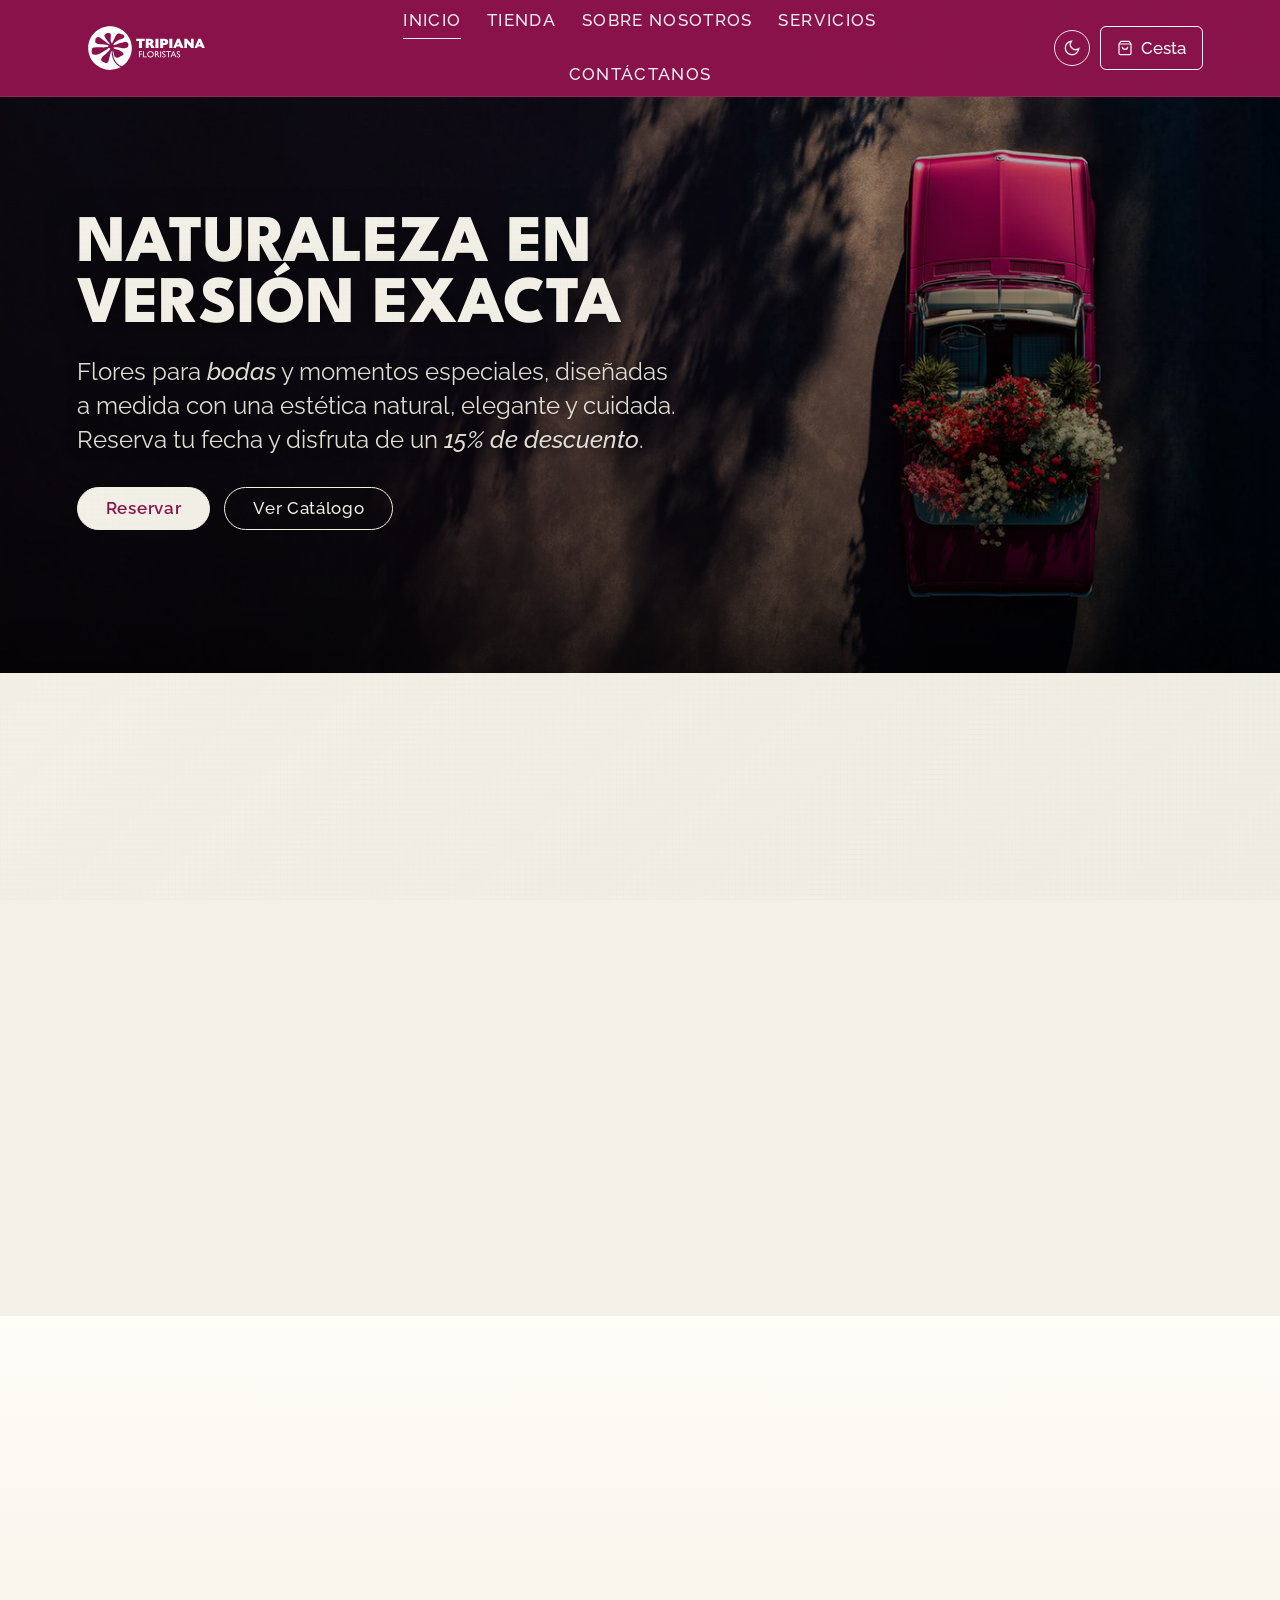
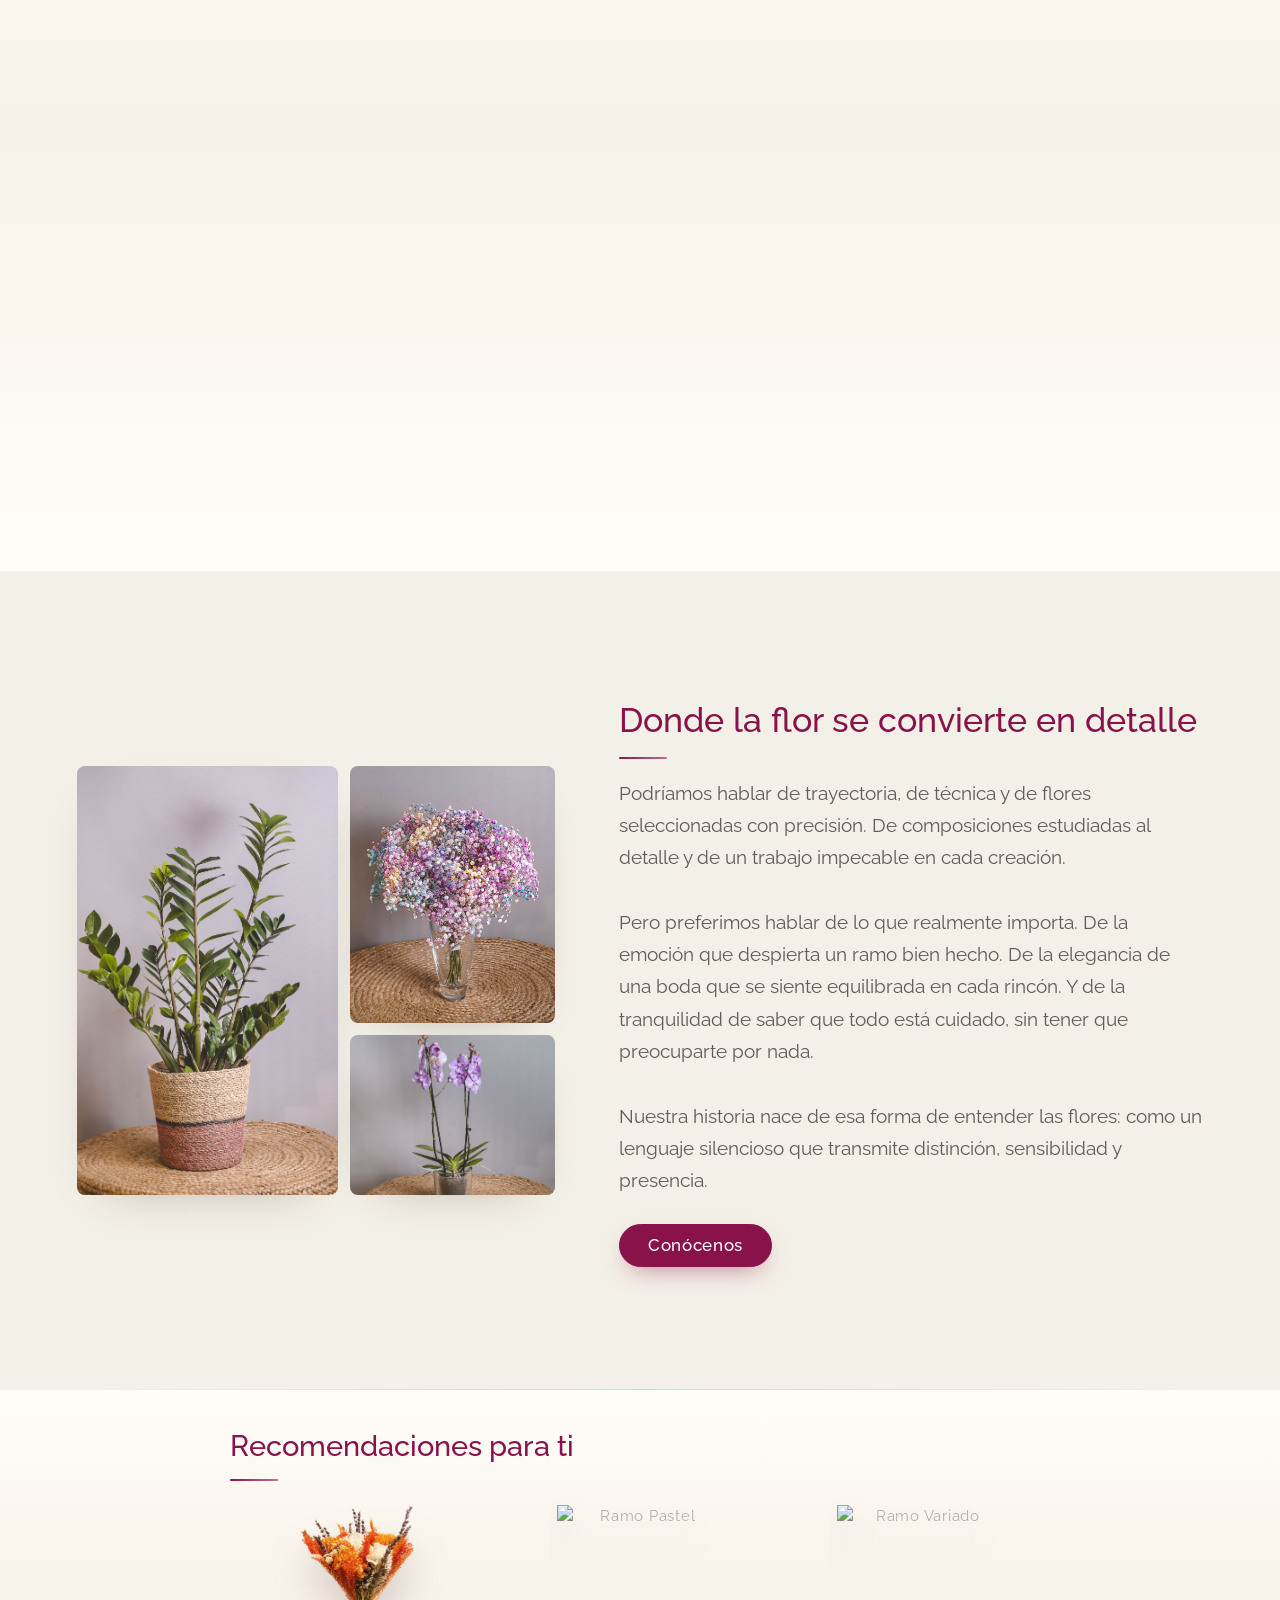
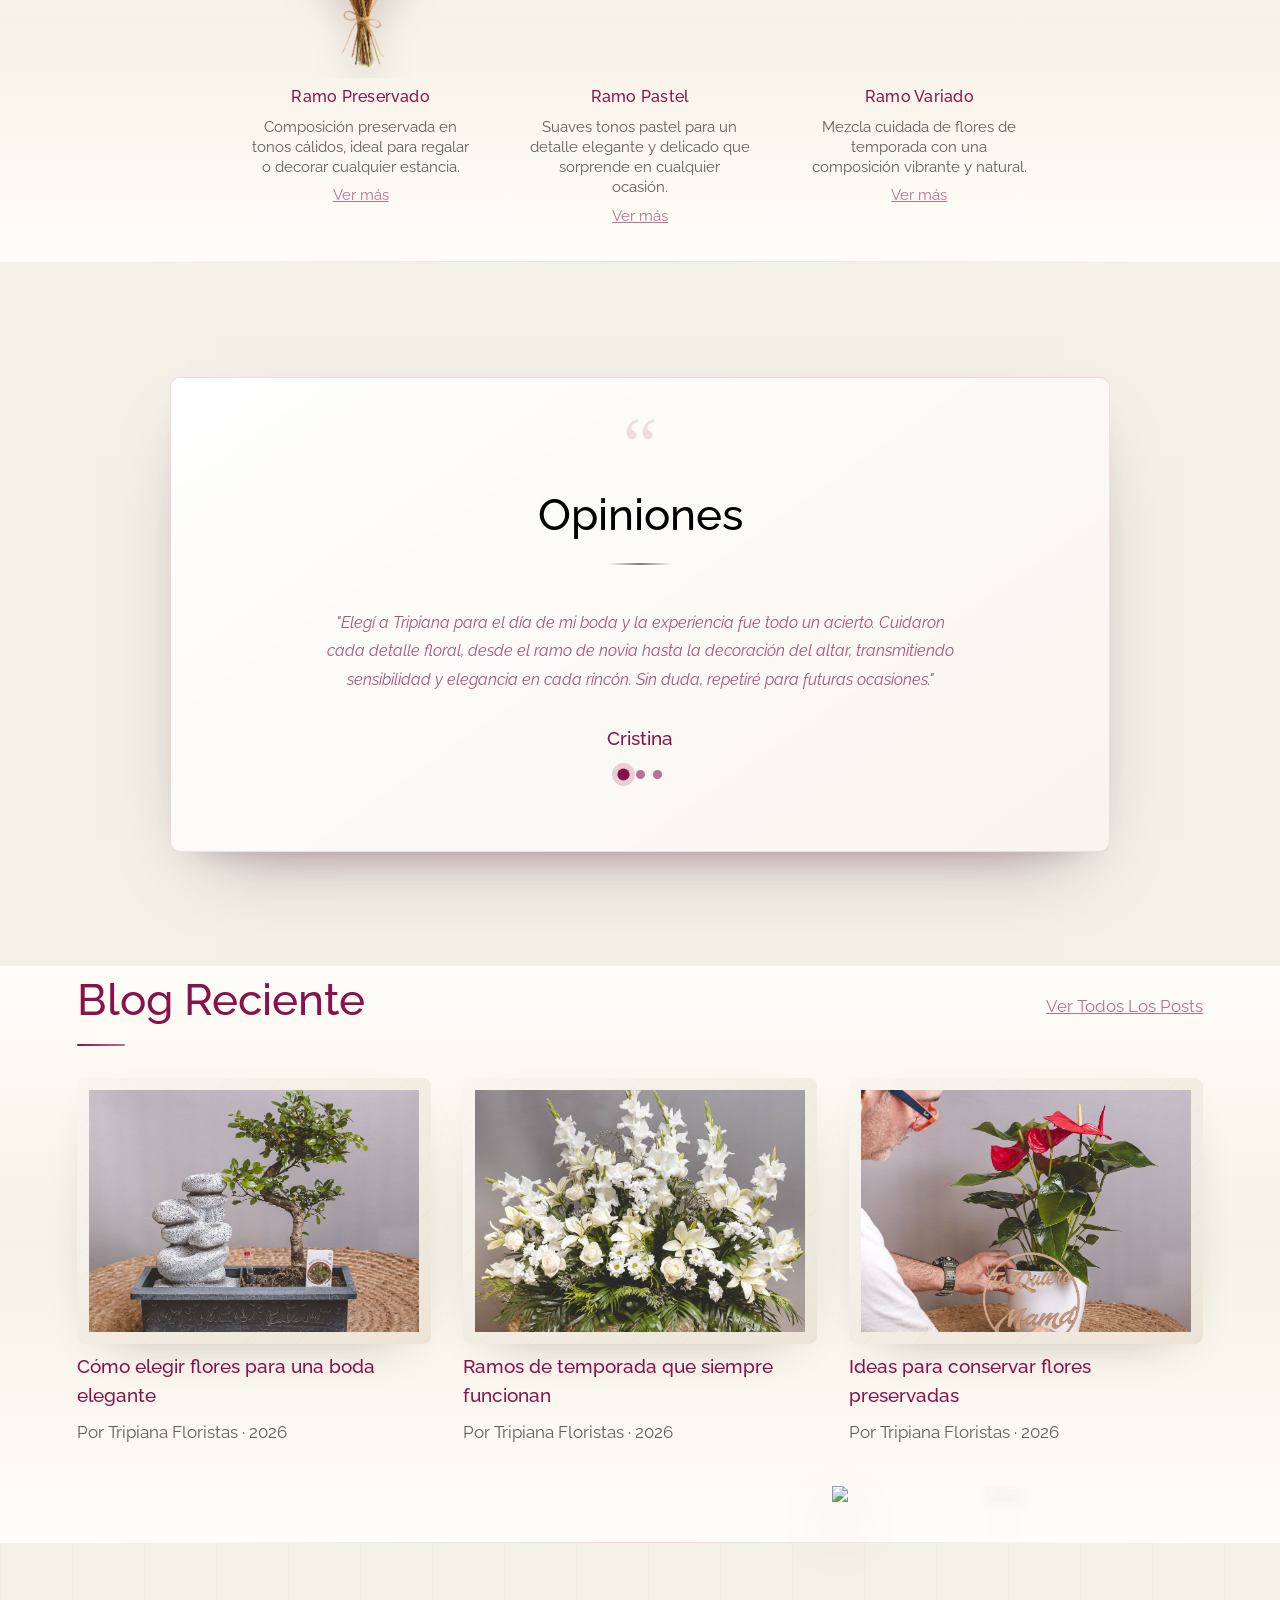
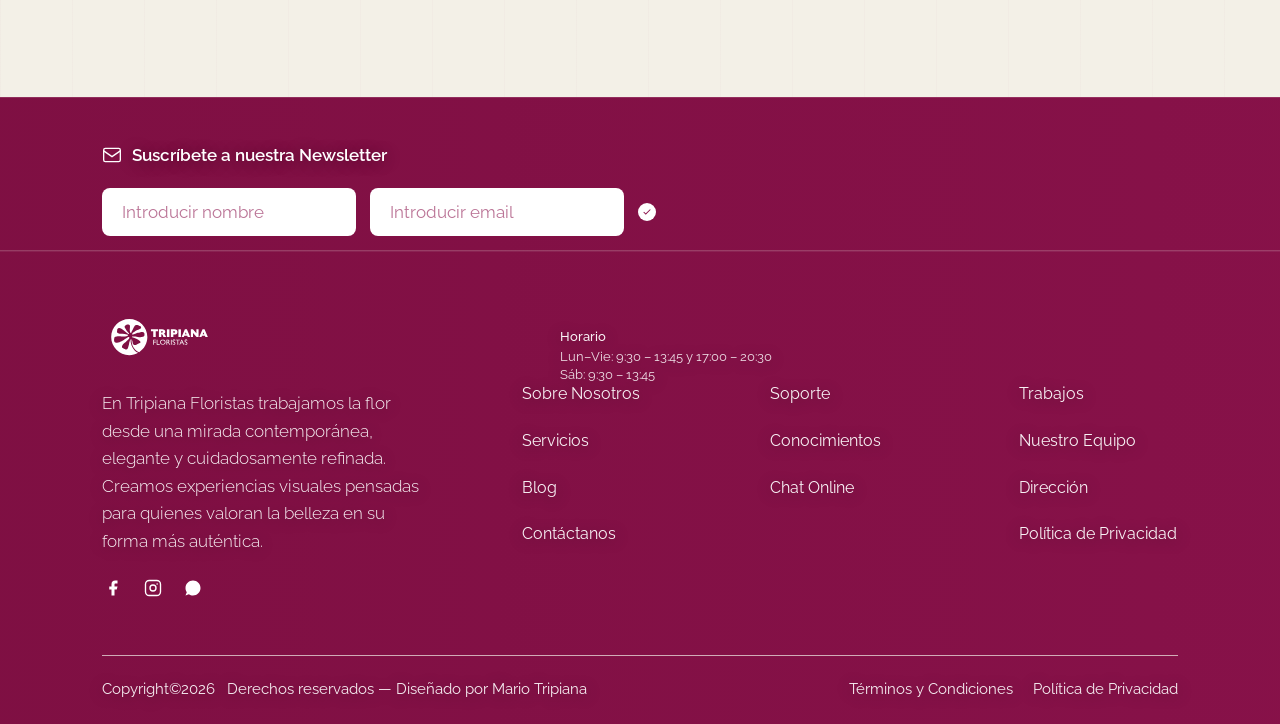
==== commit 84742f97: "p" ====
--- a/index.html
+++ b/index.html
@@ -11,6 +11,7 @@
     <!-- HEADER -->
     <header class="site-header hdr-crimson">
       <a href="index.html" class="logo">
+        <img src="assets/logo-flower.svg" class="logo-icon" alt="" />
         <div class="logo-text">
           <span class="logo-name">TRIPIANA</span>
           <span class="logo-sub">FLORISTAS</span>
--- a/styles.css
+++ b/styles.css
@@ -397,11 +397,12 @@
   top: 0;
   z-index: 200;
   width: 100%;
-  min-height: 84px;
-  display: flex;
+  min-height: 78px;
+  display: grid;
+  grid-template-columns: minmax(220px, 1fr) auto minmax(220px, 1fr);
   align-items: center;
-  padding: 14px var(--pad);
-  gap: 32px;
+  padding: 7px var(--pad);
+  gap: clamp(18px, 2vw, 32px);
   flex-wrap: nowrap;
 }
 .site-header.hdr-white {
@@ -413,6 +414,7 @@
 }
 
 .logo {
+  grid-column: 1;
   display: flex;
   align-items: center;
   gap: 10px;
@@ -452,11 +454,11 @@
 }
 
 .site-nav {
-  flex: 1;
+  grid-column: 2;
   display: flex;
   align-items: center;
   justify-content: center;
-  gap: clamp(14px, 2.2vw, 32px);
+  gap: clamp(18px, 2vw, 30px);
   flex-wrap: wrap;
 }
 .site-nav a {
@@ -490,8 +492,10 @@
 }
 
 .header-actions {
+  grid-column: 3;
   display: flex;
   align-items: center;
+  justify-content: flex-end;
   gap: 10px;
   flex-shrink: 0;
 }
@@ -1757,6 +1761,7 @@
     --pad: 18px;
   }
   .site-header {
+    display: flex;
     padding: 12px 18px;
     gap: 14px;
     min-height: 70px;
@@ -4037,6 +4042,43 @@
 
 /* Ajustes globales solicitados */
 .site-header .logo-icon {
+  display: block !important;
+  color: var(--cream);
+  filter: brightness(0) saturate(100%) invert(94%) sepia(15%) saturate(250%)
+    hue-rotate(5deg) brightness(105%) contrast(92%) !important;
+}
+.site-header.hdr-crimson .logo-name,
+.site-header.hdr-crimson .logo-sub {
+  color: var(--cream) !important;
+}
+.site-header .logo {
+  width: clamp(292px, 25vw, 405px);
+  height: 70px;
+  display: flex;
+  align-items: center;
+  background: url("fotos web/Logo_Horizontal_Blanco.svg") left center / contain
+    no-repeat;
+}
+.site-header .logo-text {
+  position: absolute !important;
+  width: 1px !important;
+  height: 1px !important;
+  overflow: hidden !important;
+  clip: rect(0 0 0 0) !important;
+  white-space: nowrap !important;
+}
+.site-header .logo-icon {
+  display: none !important;
+}
+.site-footer .footer-logo {
+  width: clamp(270px, 23vw, 380px);
+  height: 86px;
+  margin-bottom: 18px;
+  background: url("fotos web/Logo_Horizontal_Blanco.svg") left center / contain
+    no-repeat;
+}
+.site-footer .footer-logo-icon,
+.site-footer .footer-logo-text {
   display: none !important;
 }
 .site-nav a[href="blog.html"] {
@@ -4690,6 +4732,11 @@
 }
 
 @media (max-width: 900px) {
+  .site-header .logo {
+    width: clamp(190px, 30vw, 250px);
+    height: 56px;
+  }
+
   .hero,
   .hero:not(.hero-home) {
     min-height: clamp(390px, 62vh, 560px);
@@ -4697,8 +4744,281 @@
 }
 
 @media (max-width: 720px) {
+  .site-header .logo {
+    width: clamp(150px, 44vw, 210px);
+    height: 46px;
+  }
+
   .hero,
   .hero:not(.hero-home) {
     min-height: clamp(380px, 64vh, 520px);
   }
 }
+
+/* Footer Figma */
+.site-footer,
+.site-footer.footer-bg-ready {
+  position: relative;
+  margin-top: clamp(96px, 12vw, 160px);
+  min-height: clamp(500px, 48vw, 610px);
+  overflow: visible !important;
+  content-visibility: visible !important;
+  contain: none !important;
+  z-index: 80;
+  isolation: isolate;
+  background:
+    linear-gradient(90deg, rgba(83, 5, 34, 0.2), rgba(83, 5, 34, 0.06)),
+    url("fotos web/fondo cemento.png") center/cover no-repeat,
+    #8a124b !important;
+}
+
+.footer-nl {
+  display: grid !important;
+  grid-template-columns: minmax(360px, 570px) minmax(260px, 1fr);
+  align-items: start;
+  gap: clamp(32px, 6vw, 86px);
+  min-height: clamp(124px, 12vw, 156px);
+  padding: clamp(30px, 3.4vw, 44px) clamp(32px, 8vw, 120px) 0 !important;
+  border-bottom: 1px solid rgba(243, 240, 231, 0.2);
+  overflow: visible !important;
+  position: static !important;
+}
+
+.footer-nl-left {
+  max-width: 570px;
+}
+
+.footer-nl-label {
+  margin-bottom: 20px;
+  color: #fff;
+  font-size: clamp(14px, 0.45vw + 12px, 17px);
+  font-weight: 600;
+}
+
+.footer-nl-form {
+  display: grid;
+  grid-template-columns: minmax(170px, 1fr) minmax(170px, 1fr) 34px;
+  align-items: center;
+  gap: 14px;
+  max-width: 580px;
+}
+
+.footer-input {
+  width: 100%;
+  min-width: 0;
+  height: 48px;
+  padding: 0 20px;
+  border: 0 !important;
+  border-radius: 8px !important;
+  background: #fff !important;
+  color: #8a124b !important;
+  box-shadow: none !important;
+}
+
+.footer-input::placeholder {
+  color: rgba(138, 18, 75, 0.58) !important;
+}
+
+.footer-check-btn {
+  width: 18px;
+  height: 18px;
+  color: #8a124b;
+  background: #fff;
+  align-self: center;
+}
+
+.footer-check-btn svg {
+  width: 10px;
+  height: 10px;
+}
+
+.footer-bouquet {
+  position: absolute !important;
+  top: 0 !important;
+  right: clamp(58px, 9vw, 154px) !important;
+  bottom: auto !important;
+  z-index: 120 !important;
+  width: clamp(250px, 26vw, 405px) !important;
+  transform: translateY(-52%) !important;
+  pointer-events: none;
+}
+
+.footer-bouquet .img-ph {
+  width: 100%;
+  aspect-ratio: 0.82;
+  background: transparent !important;
+  border: 0 !important;
+  box-shadow: none !important;
+  padding: 0 !important;
+  overflow: visible !important;
+}
+
+.footer-bouquet .img-ph img {
+  width: 100%;
+  height: 100%;
+  object-fit: contain !important;
+  filter: drop-shadow(0 28px 26px rgba(0, 0, 0, 0.26));
+}
+
+.footer-main {
+  display: grid !important;
+  grid-template-columns: minmax(260px, 330px) 1fr;
+  gap: clamp(48px, 7vw, 110px);
+  padding: clamp(42px, 4.4vw, 62px) clamp(32px, 8vw, 120px) clamp(38px, 4.4vw, 58px) !important;
+}
+
+.site-footer .footer-logo {
+  width: clamp(185px, 15vw, 250px);
+  height: 58px;
+  margin-bottom: 24px;
+}
+
+.footer-brand-desc {
+  max-width: 330px;
+  margin-bottom: 22px;
+  color: rgba(255, 255, 255, 0.94);
+  font-size: clamp(14px, 0.45vw + 12px, 17px);
+  line-height: 1.62;
+}
+
+.footer-schedule-inline {
+  position: absolute;
+  top: clamp(72px, 6vw, 96px);
+  left: clamp(560px, 40vw, 720px);
+  max-width: 250px;
+  margin: 0;
+  padding: 0;
+  border: 0;
+  color: rgba(255, 255, 255, 0.86);
+  font-size: clamp(11px, 0.3vw + 10px, 13px);
+  line-height: 1.35;
+}
+
+.footer-schedule-inline strong {
+  margin-bottom: 2px;
+  font-size: inherit;
+}
+
+.footer-social {
+  gap: 18px;
+}
+
+.footer-social-btn {
+  width: 22px;
+  height: 22px;
+  color: #fff;
+}
+
+.footer-links-grid {
+  display: grid !important;
+  grid-template-columns: repeat(3, minmax(130px, 1fr));
+  gap: clamp(38px, 7vw, 118px);
+  padding-top: 74px;
+}
+
+.footer-link-col {
+  display: flex;
+  flex-direction: column;
+  gap: 22px;
+}
+
+.footer-link-col a {
+  margin: 0 !important;
+  color: rgba(255, 255, 255, 0.94);
+  font-size: clamp(13px, 0.42vw + 11px, 16px);
+  font-weight: 400;
+}
+
+.footer-bottom {
+  margin: 0 clamp(32px, 8vw, 120px);
+  padding: 22px 0 !important;
+  border-top: 1px solid rgba(243, 240, 231, 0.7);
+}
+
+.footer-bottom span,
+.footer-bottom a {
+  color: rgba(255, 255, 255, 0.92);
+  font-size: clamp(13px, 0.35vw + 11px, 15px);
+}
+
+body > section {
+  z-index: 0;
+}
+
+[data-theme="dark"] .site-footer,
+[data-theme="dark"] .site-footer.footer-bg-ready {
+  background:
+    linear-gradient(90deg, rgba(83, 5, 34, 0.2), rgba(83, 5, 34, 0.06)),
+    url("fotos web/fondo cemento.png") center/cover no-repeat,
+    #8a124b !important;
+}
+
+[data-theme="dark"] .site-footer .footer-input {
+  background: #fff !important;
+  color: #8a124b !important;
+  border: 0 !important;
+}
+
+[data-theme="dark"] .site-footer .footer-input::placeholder {
+  color: rgba(138, 18, 75, 0.58) !important;
+}
+
+[data-theme="dark"] .site-footer .footer-check-btn {
+  background: #fff !important;
+  color: #8a124b !important;
+}
+
+@media (max-width: 900px) {
+  .footer-nl,
+  .footer-main {
+    grid-template-columns: 1fr;
+  }
+
+  .footer-bouquet {
+    width: clamp(190px, 36vw, 290px) !important;
+    right: clamp(20px, 7vw, 54px) !important;
+  }
+
+  .footer-schedule-inline {
+    position: static;
+    margin-top: 20px;
+  }
+
+  .footer-links-grid {
+    padding-top: 0;
+    gap: 28px;
+  }
+}
+
+@media (max-width: 720px) {
+  .site-footer {
+    margin-top: 84px;
+  }
+
+  .footer-nl,
+  .footer-main {
+    padding-inline: 24px !important;
+  }
+
+  .footer-nl-form {
+    grid-template-columns: 1fr;
+  }
+
+  .footer-check-btn {
+    width: 34px;
+    height: 34px;
+  }
+
+  .footer-bouquet {
+    top: -76px !important;
+    width: 180px !important;
+  }
+
+  .footer-links-grid {
+    grid-template-columns: 1fr;
+  }
+
+  .footer-bottom {
+    margin-inline: 24px;
+  }
+}
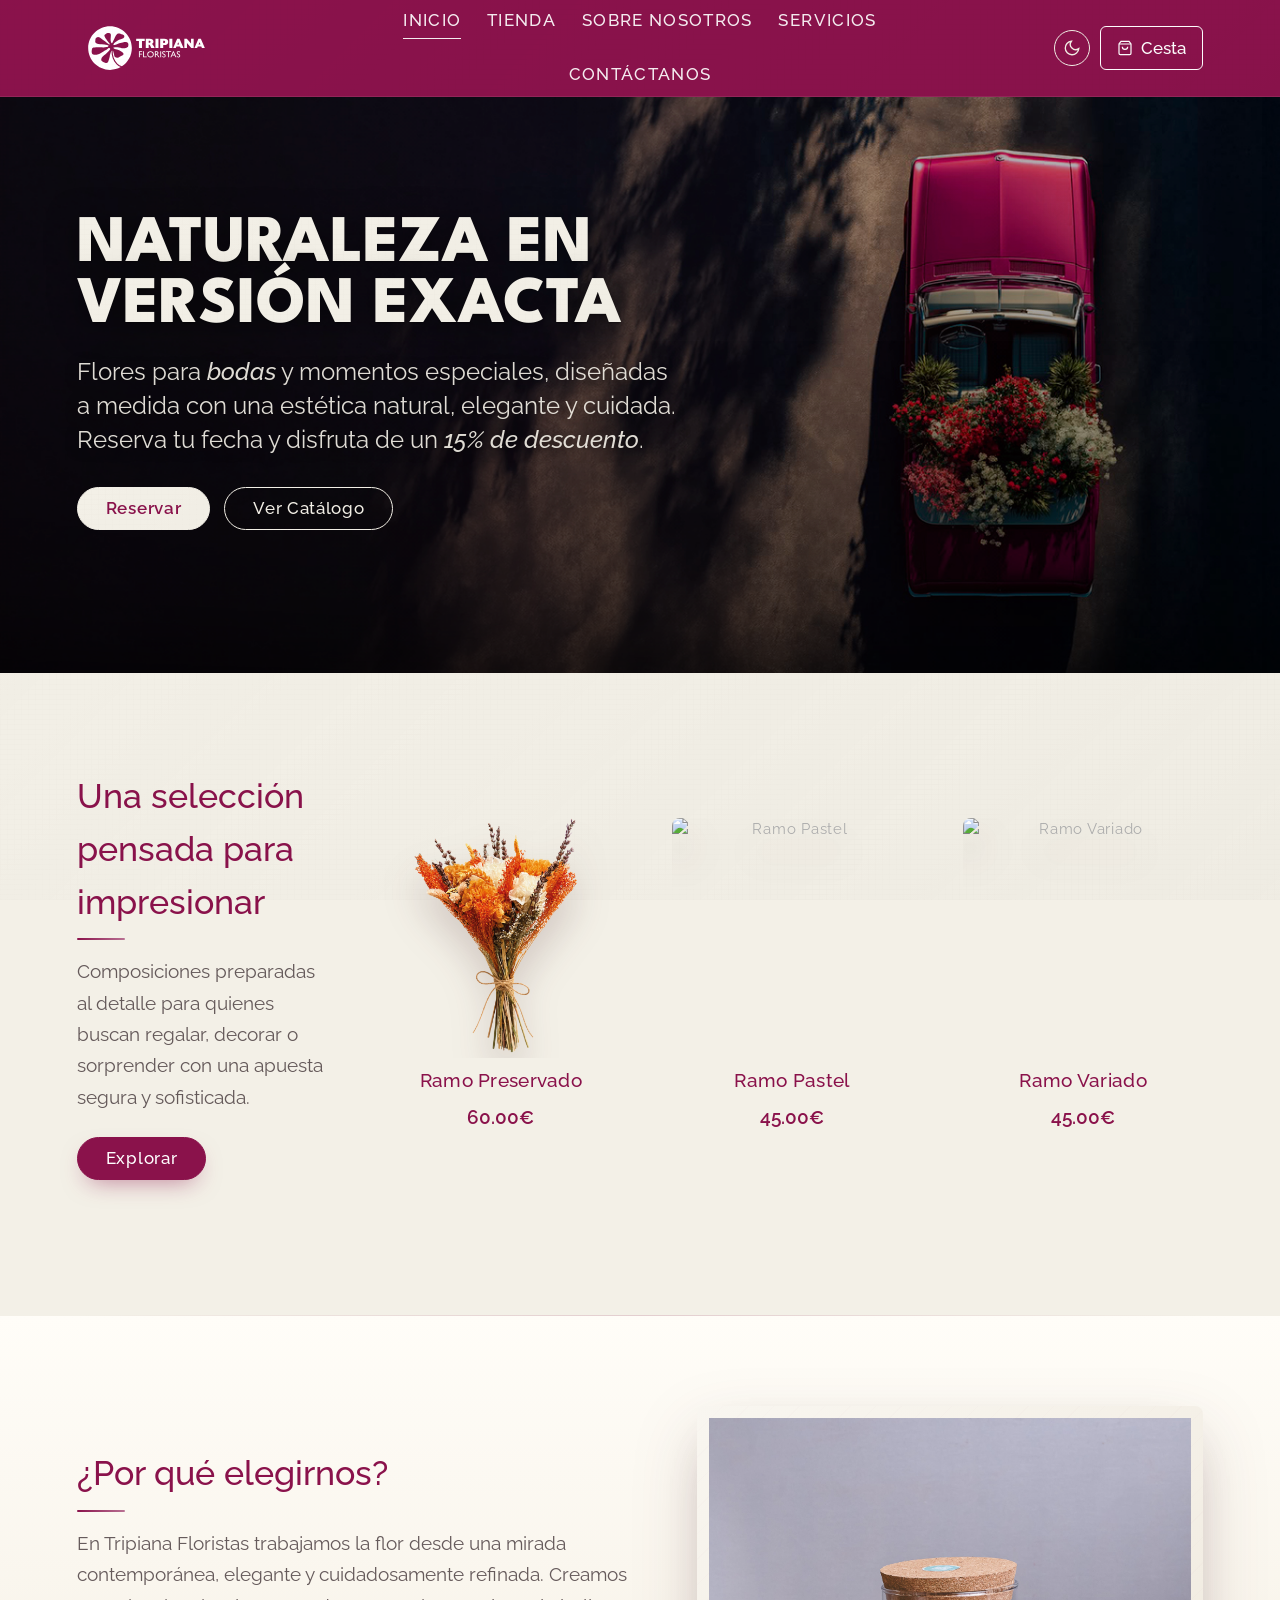
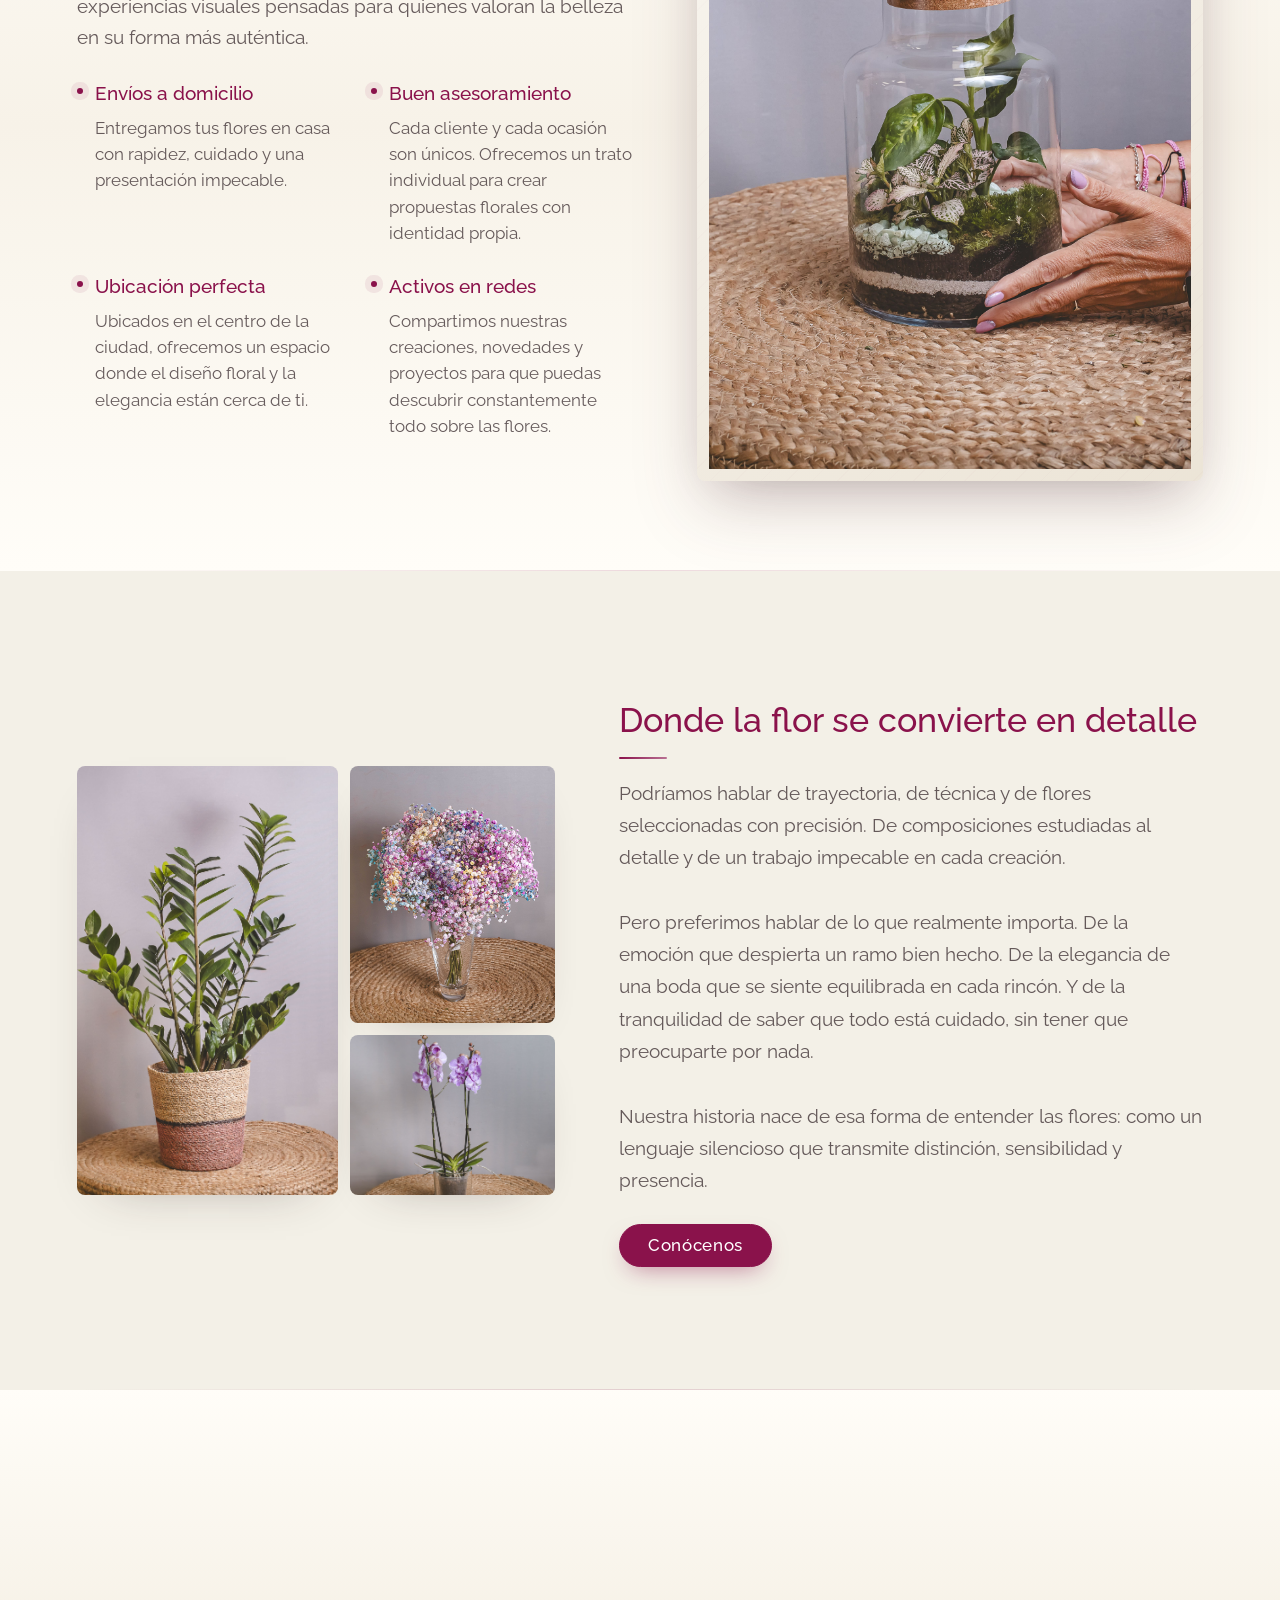
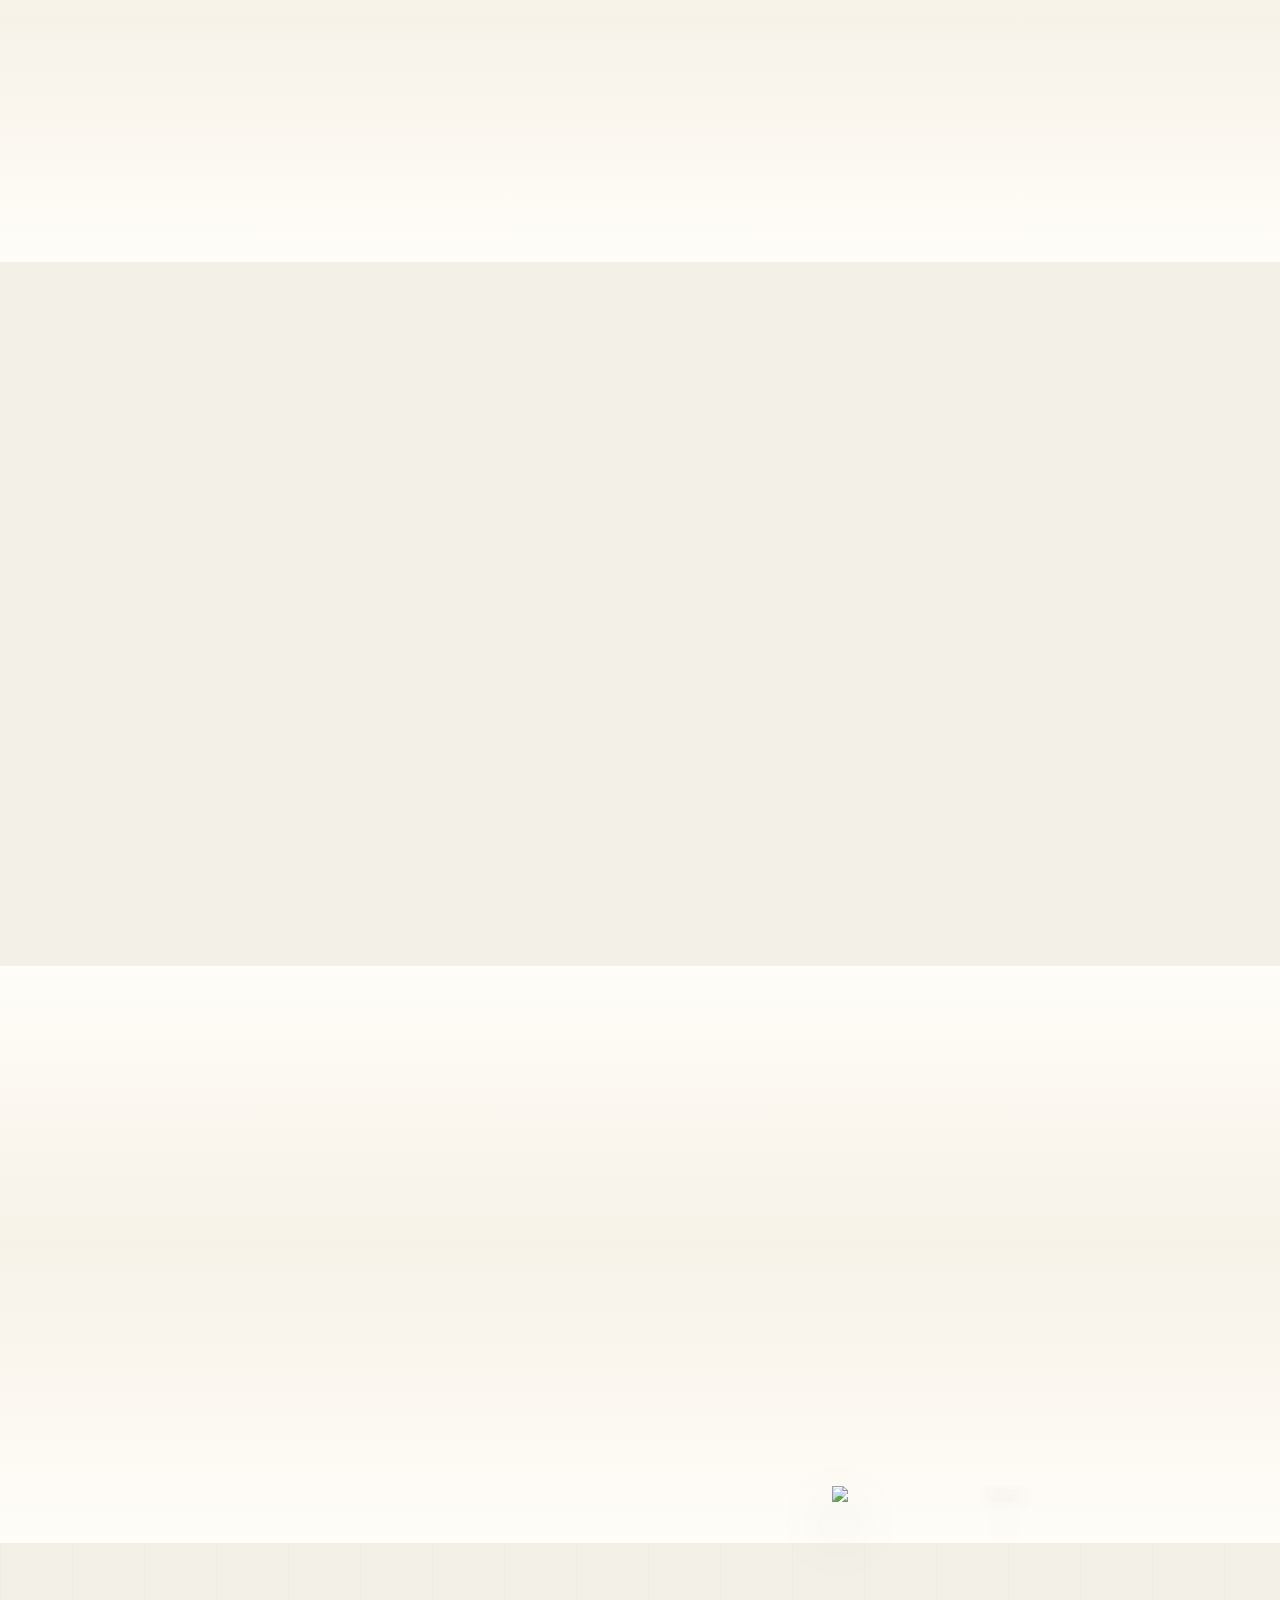
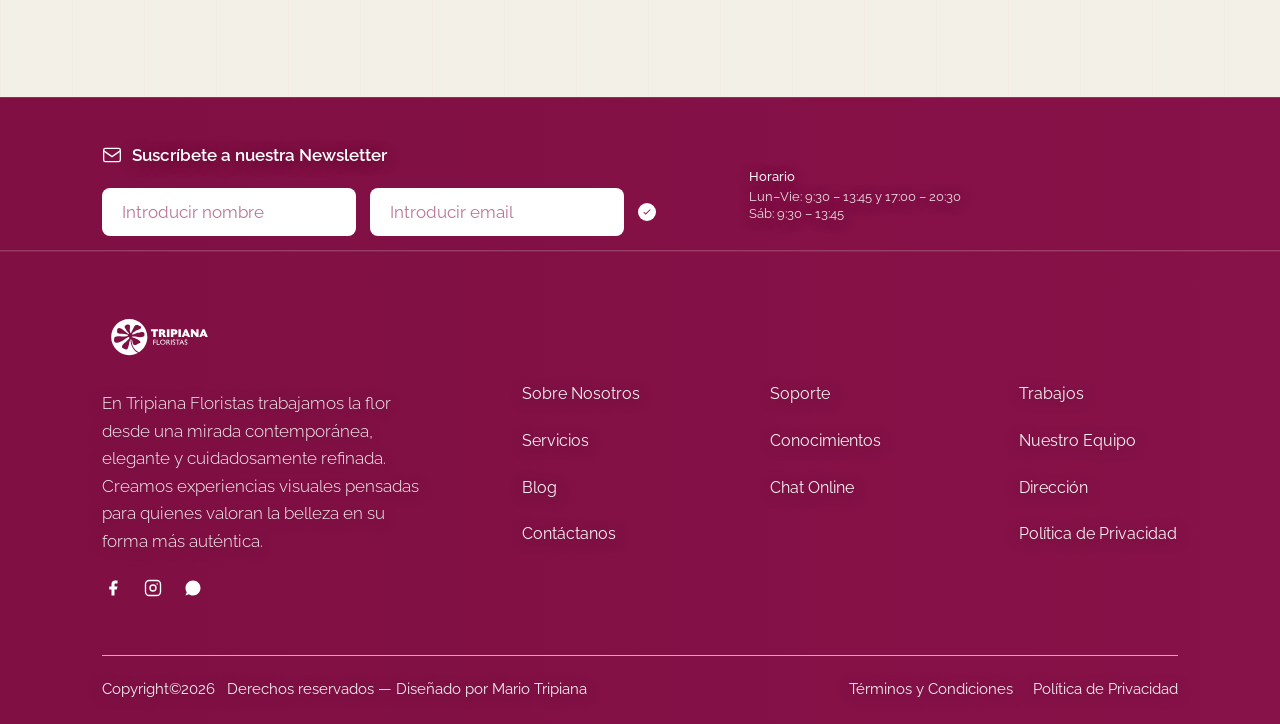
==== commit fb349b1b: "final sin optimizar" ====
--- a/index.html
+++ b/index.html
@@ -511,6 +511,11 @@
             </button>
           </div>
         </div>
+        <div class="footer-schedule-inline">
+          <strong>Horario</strong>
+          Lun–Vie: 9:30 – 13:45 y 17:00 – 20:30<br />
+          Sáb: 9:30 – 13:45
+        </div>
         <div class="footer-bouquet">
           <div class="img-ph">
             <img
@@ -539,11 +544,6 @@
             experiencias visuales pensadas para quienes valoran la belleza en su
             forma más auténtica.
           </p>
-          <div class="footer-schedule-inline">
-            <strong>Horario</strong>
-            Lun–Vie: 9:30 – 13:45 y 17:00 – 20:30<br />
-            Sáb: 9:30 – 13:45
-          </div>
           <div class="footer-social">
             <button class="footer-social-btn" aria-label="Facebook">
               <svg
--- a/styles.css
+++ b/styles.css
@@ -4242,6 +4242,20 @@
   text-wrap: balance;
 }
 
+.cart-hero {
+  justify-content: center;
+  text-align: center;
+}
+
+.cart-hero .hero-content {
+  max-width: 100% !important;
+  padding-inline: var(--pad);
+}
+
+.cart-hero .hero-title {
+  margin-inline: auto;
+}
+
 @media (max-width: 720px) {
   .hero .hero-title {
     max-width: 100%;
@@ -4882,9 +4896,9 @@
 }
 
 .footer-schedule-inline {
-  position: absolute;
-  top: clamp(72px, 6vw, 96px);
-  left: clamp(560px, 40vw, 720px);
+  position: static;
+  align-self: center;
+  justify-self: start;
   max-width: 250px;
   margin: 0;
   padding: 0;
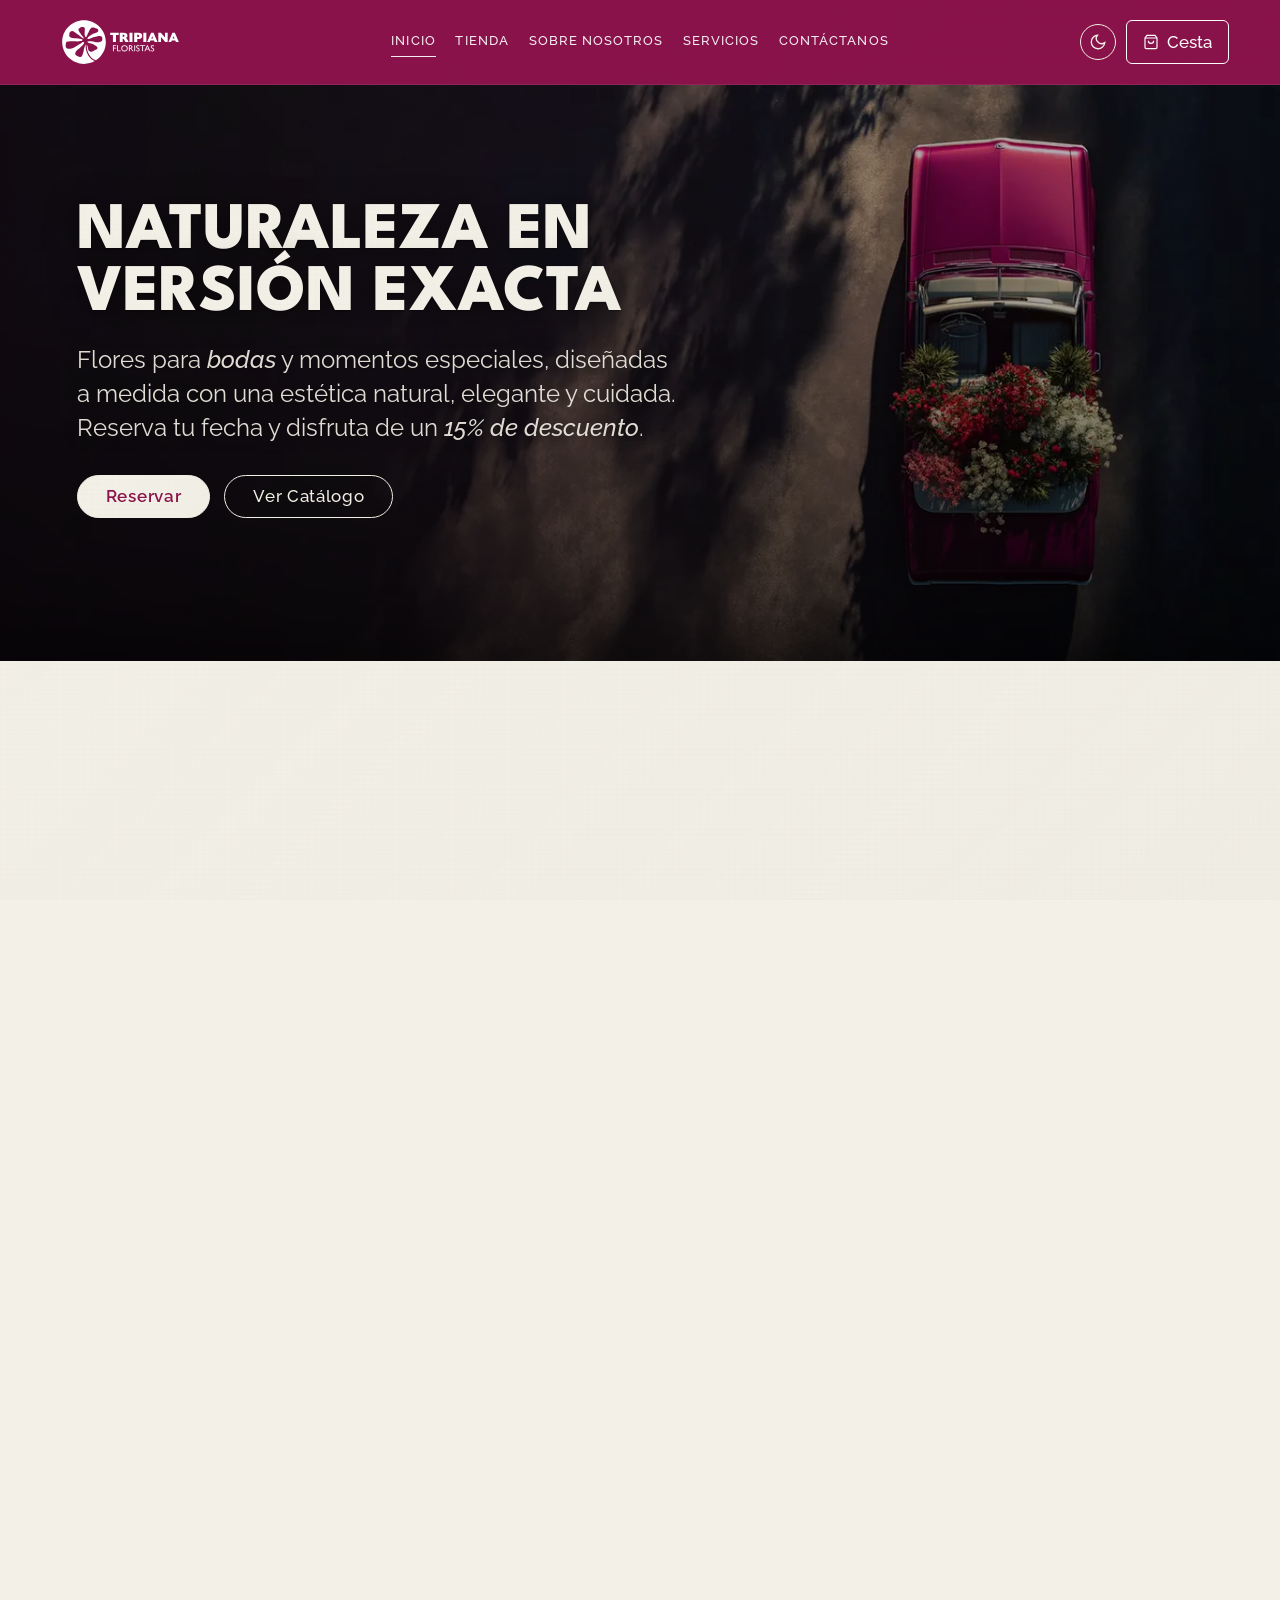
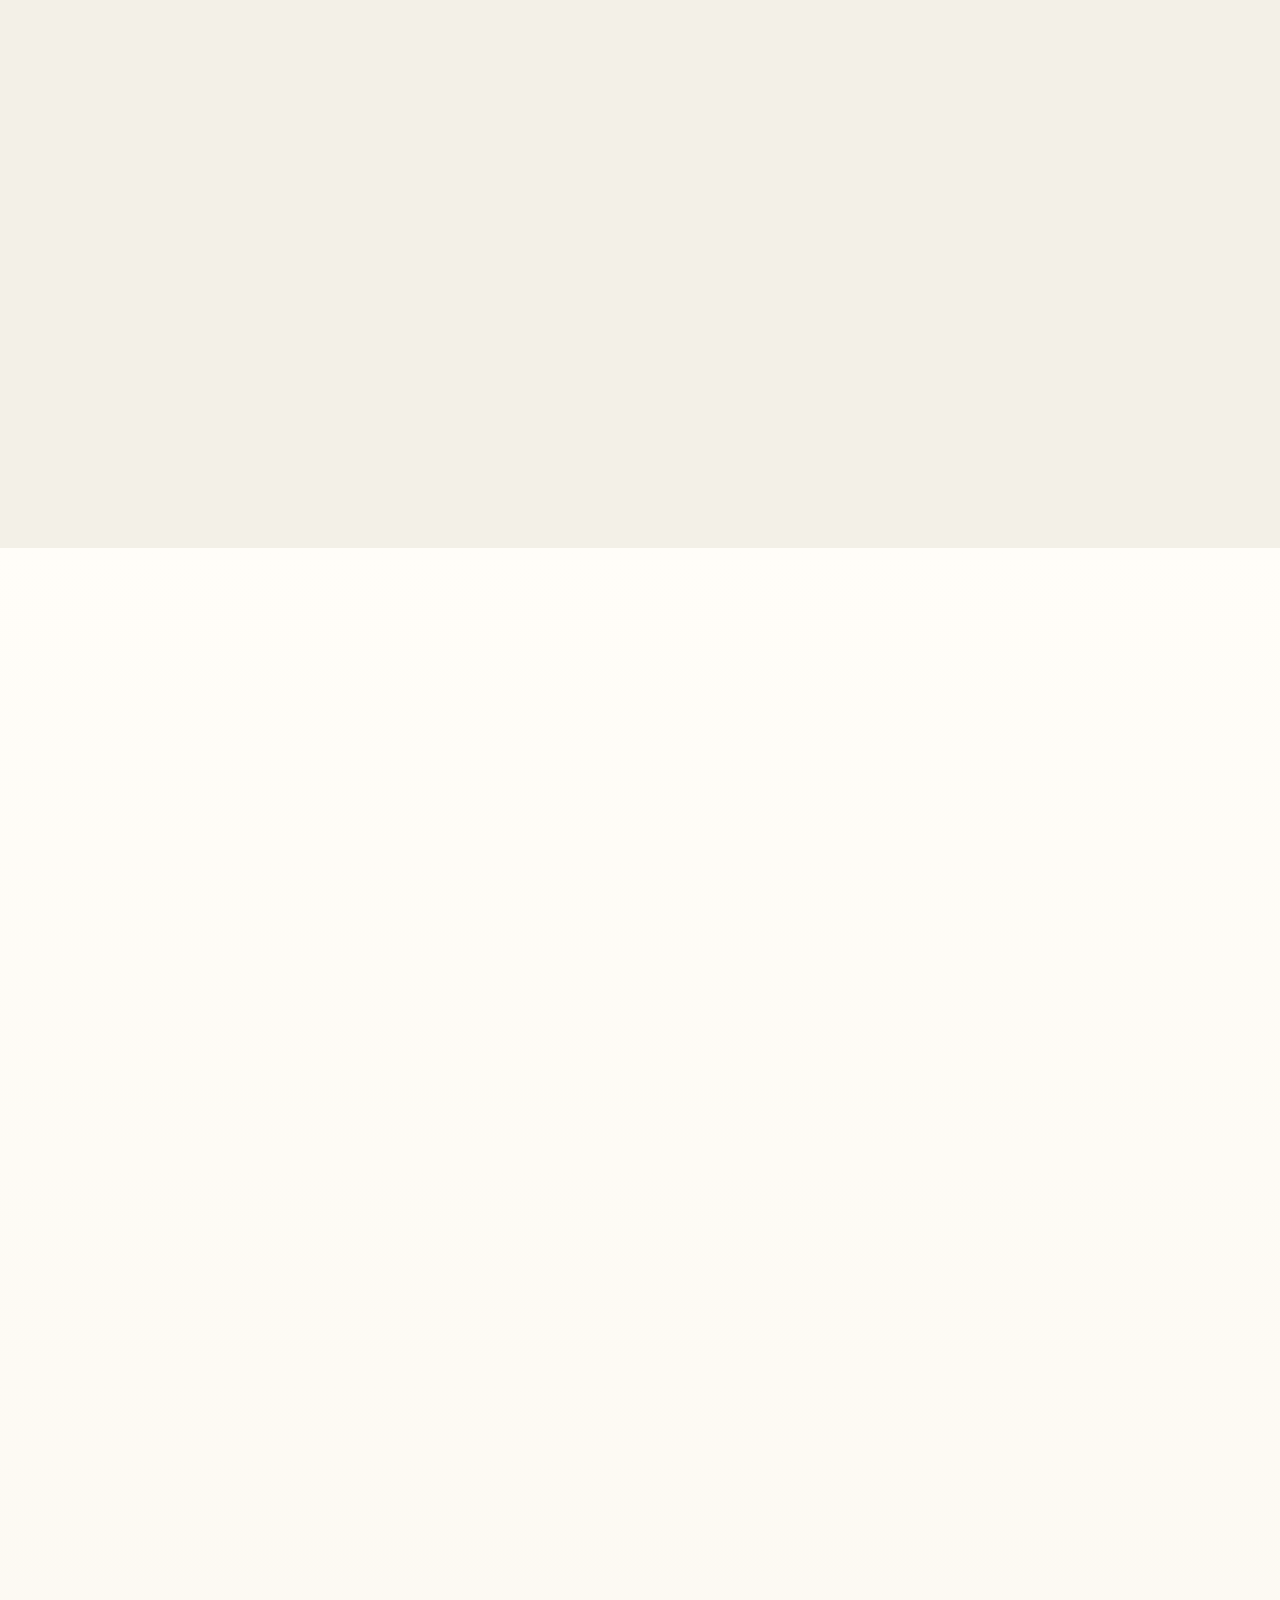
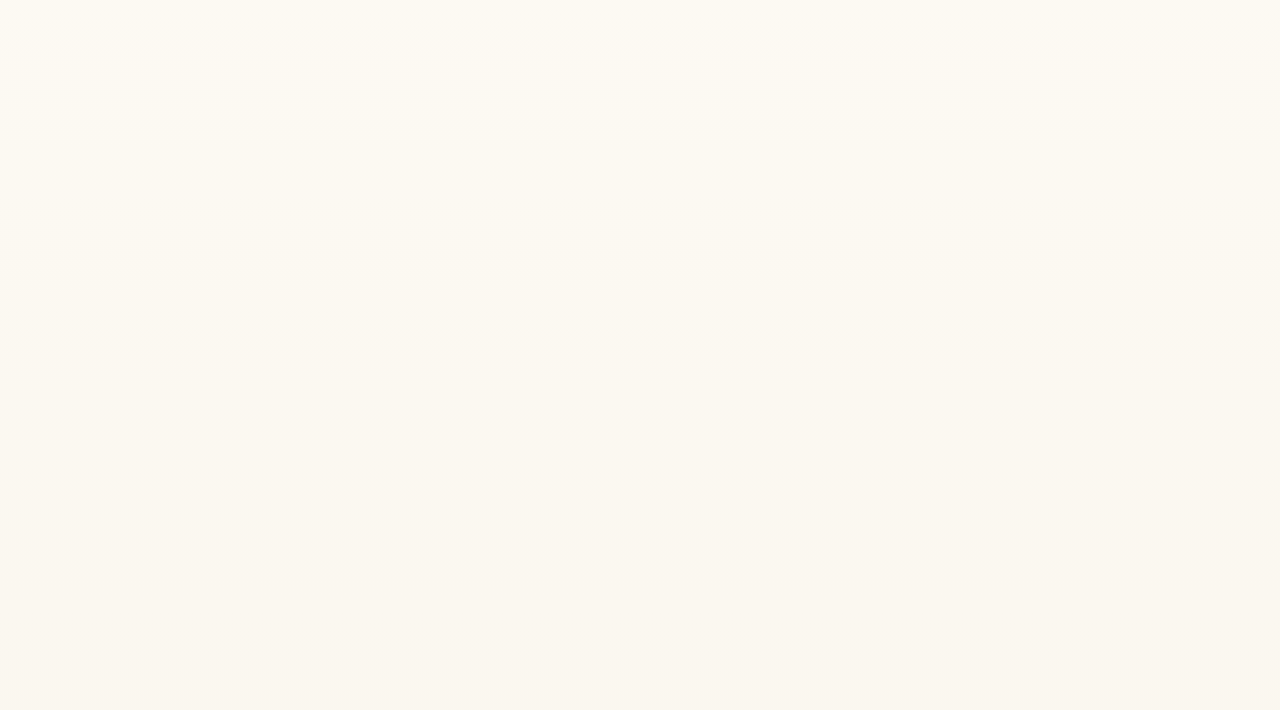
==== commit fe09fccf: "final" ====
--- a/index.html
+++ b/index.html
@@ -4,6 +4,12 @@
     <meta charset="UTF-8" />
     <meta name="viewport" content="width=device-width, initial-scale=1.0" />
     <title>Tripiana Floristas — Inicio</title>
+    <link rel="preconnect" href="https://fonts.googleapis.com" />
+    <link rel="preconnect" href="https://fonts.gstatic.com" crossorigin />
+    <link
+      href="https://fonts.googleapis.com/css2?family=League+Spartan:wght@700;800&family=Raleway:ital,wght@0,300;0,400;0,500;0,600;0,700;1,300;1,400&family=Cormorant+Garamond:ital,wght@0,300;0,400;0,500;0,600;1,300;1,400;1,500;1,600&display=swap"
+      rel="stylesheet"
+    />
     <link rel="stylesheet" href="styles.css" />
     <script src="assets/effects.js" defer></script>
   </head>
@@ -101,11 +107,10 @@
         muted
         loop
         playsinline
-        preload="auto"
-        poster="fotos web/coche con flores ok.jpg"
+        preload="none"
+        poster="fotos web/optimized/coche-con-flores-ok.webp"
       >
         <source
-          src="V%C3%ADdeo_Dark_Web.mp4"
           data-src-light="V%C3%ADdeo_Dark_Web.mp4"
           data-src-dark="vide%20coche.mp4"
           type="video/mp4"
@@ -145,9 +150,9 @@
               <div class="img-ph">
                 <img
                   class="img-contain"
-                  src="fotos web/fotos web-05.png"
+                  src="fotos web/optimized/fotos-web-05.webp"
                   alt="Ramo Preservado"
-                />
+                loading="lazy" decoding="async">
               </div>
               <span class="product-name">Ramo Preservado</span>
               <span class="product-price">60.00€</span>
@@ -156,9 +161,9 @@
               <div class="img-ph">
                 <img
                   class="img-contain"
-                  src="fotos web/fotos web-13.png"
+                  src="fotos web/optimized/fotos-web-13.webp"
                   alt="Ramo Pastel"
-                />
+                loading="lazy" decoding="async">
               </div>
               <span class="product-name">Ramo Pastel</span>
               <span class="product-price">45.00€</span>
@@ -167,9 +172,9 @@
               <div class="img-ph">
                 <img
                   class="img-contain"
-                  src="fotos web/fotos web-12.png"
+                  src="fotos web/optimized/fotos-web-12.webp"
                   alt="Ramo Variado"
-                />
+                loading="lazy" decoding="async">
               </div>
               <span class="product-name">Ramo Variado</span>
               <span class="product-price">45.00€</span>
@@ -227,9 +232,9 @@
             <div class="img-ph">
               <img
                 class="img-real"
-                src="fotos web/Tarro_Planta.jpg"
+                src="fotos web/optimized/tarro-planta.webp"
                 alt="Floristería"
-              />
+              loading="lazy" decoding="async">
             </div>
           </div>
         </div>
@@ -245,23 +250,23 @@
               <div class="img-ph">
                 <img
                   class="img-real"
-                  src="fotos web/Planta_Grande.jpg"
+                  src="fotos web/optimized/planta-grande.webp"
                   alt="Floristería"
-                />
-              </div>
-              <div class="img-ph">
-                <img
-                  class="img-real"
-                  src="fotos web/Paniculata_Rainbow.jpg"
+                loading="lazy" decoding="async">
+              </div>
+              <div class="img-ph">
+                <img
+                  class="img-real"
+                  src="fotos web/optimized/paniculata-rainbow.webp"
                   alt="Paniculata Rainbow"
-                />
-              </div>
-              <div class="img-ph">
-                <img
-                  class="img-real"
-                  src="fotos web/Orquídea_2.jpg"
+                loading="lazy" decoding="async">
+              </div>
+              <div class="img-ph">
+                <img
+                  class="img-real"
+                  src="fotos web/optimized/orquidea-2.webp"
                   alt="Orquídea"
-                />
+                loading="lazy" decoding="async">
               </div>
             </div>
           </div>
@@ -299,9 +304,9 @@
             <div class="img-ph">
               <img
                 class="img-contain"
-                src="fotos web/fotos web-05.png"
+                src="fotos web/optimized/fotos-web-05.webp"
                 alt="Ramo Preservado"
-              />
+              loading="lazy" decoding="async">
             </div>
             <span class="reco-card-name">Ramo Preservado</span>
             <p class="reco-card-sub">
@@ -314,9 +319,9 @@
             <div class="img-ph">
               <img
                 class="img-contain"
-                src="fotos web/fotos web-13.png"
+                src="fotos web/optimized/fotos-web-13.webp"
                 alt="Ramo Pastel"
-              />
+              loading="lazy" decoding="async">
             </div>
             <span class="reco-card-name">Ramo Pastel</span>
             <p class="reco-card-sub">
@@ -329,9 +334,9 @@
             <div class="img-ph">
               <img
                 class="img-contain"
-                src="fotos web/fotos web-12.png"
+                src="fotos web/optimized/fotos-web-12.webp"
                 alt="Ramo Variado"
-              />
+              loading="lazy" decoding="async">
             </div>
             <span class="reco-card-name">Ramo Variado</span>
             <p class="reco-card-sub">
@@ -359,7 +364,7 @@
             </p>
             <div class="testimonial-avatar">
               <div class="img-ph" style="border-radius: 50%">
-                <img class="img-real" src="fotos web/foto_jero.png" alt="" />
+                <img class="img-real" src="fotos web/optimized/foto-jero.webp" alt="" loading="lazy" decoding="async">
               </div>
             </div>
             <p class="testimonial-name">Cristina</p>
@@ -374,9 +379,9 @@
               <div class="img-ph" style="border-radius: 50%">
                 <img
                   class="img-real"
-                  src="fotos web/FLORISTERIA_JERO.jpg"
+                  src="fotos web/optimized/floristeria-jero.webp"
                   alt=""
-                />
+                loading="lazy" decoding="async">
               </div>
             </div>
             <p class="testimonial-name">María</p>
@@ -390,9 +395,9 @@
               <div class="img-ph" style="border-radius: 50%">
                 <img
                   class="img-real"
-                  src="fotos web/coche con flores ok.jpg"
+                  src="fotos web/optimized/coche-con-flores-ok.webp"
                   alt=""
-                />
+                loading="lazy" decoding="async">
               </div>
             </div>
             <p class="testimonial-name">Laura</p>
@@ -423,9 +428,9 @@
               <div class="img-ph">
                 <img
                   class="img-real"
-                  src="fotos web/Bonsái_mini.jpg"
+                  src="fotos web/optimized/bonsai-mini.webp"
                   alt="Foto blog"
-                />
+                loading="lazy" decoding="async">
               </div>
             </div>
             <p class="blog-card-title">
@@ -438,9 +443,9 @@
               <div class="img-ph">
                 <img
                   class="img-real"
-                  src="fotos web/Centro_Blanco.jpg"
+                  src="fotos web/optimized/centro-blanco.webp"
                   alt="Foto blog"
-                />
+                loading="lazy" decoding="async">
               </div>
             </div>
             <p class="blog-card-title">
@@ -453,9 +458,9 @@
               <div class="img-ph">
                 <img
                   class="img-real"
-                  src="fotos web/Jero_Planta.jpg"
+                  src="fotos web/optimized/jero-planta.webp"
                   alt="Foto blog"
-                />
+                loading="lazy" decoding="async">
               </div>
             </div>
             <p class="blog-card-title">
@@ -520,7 +525,7 @@
           <div class="img-ph">
             <img
               class="img-contain"
-              src="fotos web/fotos web-11.png"
+              src="fotos web/optimized/fotos-web-11.webp"
               alt="Ramo"
               loading="lazy"
               decoding="async"
@@ -545,7 +550,7 @@
             forma más auténtica.
           </p>
           <div class="footer-social">
-            <button class="footer-social-btn" aria-label="Facebook">
+            <a class="footer-social-btn" aria-label="Facebook" href="http://www.facebook.com/TripianaFloristas/" target="_blank" rel="noopener">
               <svg
                 width="18"
                 height="18"
@@ -556,8 +561,8 @@
                   d="M18 2h-3a5 5 0 00-5 5v3H7v4h3v8h4v-8h3l1-4h-4V7a1 1 0 011-1h3z"
                 />
               </svg>
-            </button>
-            <button class="footer-social-btn" aria-label="Instagram">
+            </a>
+            <a class="footer-social-btn" aria-label="Instagram" href="https://www.instagram.com/tripianafloristas/" target="_blank" rel="noopener">
               <svg
                 width="18"
                 height="18"
@@ -576,8 +581,8 @@
                   stroke="none"
                 />
               </svg>
-            </button>
-            <button class="footer-social-btn" aria-label="WhatsApp">
+            </a>
+            <a class="footer-social-btn" aria-label="WhatsApp" href="https://web.whatsapp.com/send?phone=607921180&text=Hola!%20Necesito%20saber..." target="_blank" rel="noopener">
               <svg
                 width="18"
                 height="18"
@@ -591,7 +596,7 @@
                   d="M11.99 2C6.469 2 2 6.47 2 11.99c0 2.108.62 4.072 1.693 5.717L2 22l4.418-1.666C8.006 21.375 9.96 22 11.99 22 17.51 22 22 17.53 22 12.01 22 6.47 17.51 2 11.99 2z"
                 />
               </svg>
-            </button>
+            </a>
           </div>
         </div>
         <div class="footer-links-grid">
--- a/styles.css
+++ b/styles.css
@@ -1,8 +1,6 @@
 /* ============================================================
    TRIPIANA FLORISTAS — Shared Styles (responsive overhaul)
    ============================================================ */
-@import url("https://fonts.googleapis.com/css2?family=League+Spartan:wght@700;800&family=Raleway:ital,wght@0,300;0,400;0,500;0,600;0,700;1,300;1,400&family=Cormorant+Garamond:ital,wght@0,300;0,400;0,500;0,600;1,300;1,400;1,500;1,600&display=swap");
-
 :root {
   /* ── Colores base ── */
   --crimson: #8a124b;
@@ -984,6 +982,7 @@
   background: none;
   border: none;
   cursor: pointer;
+  text-decoration: none;
   transition: color 0.15s;
 }
 .footer-social-btn:hover {
@@ -2031,7 +2030,7 @@
       rgba(16, 6, 10, 0.34) 44%,
       rgba(16, 6, 10, 0.16) 100%
     ),
-    url("fotos web/coche con flores ok.jpg") center/cover no-repeat,
+    url("fotos web/optimized/coche-con-flores-ok.webp") center/cover no-repeat,
     var(--hero-dark);
 }
 .hero-video-failed .hero-photo {
@@ -4070,6 +4069,28 @@
 .site-header .logo-icon {
   display: none !important;
 }
+
+.site-header {
+  grid-template-columns: minmax(230px, 0.82fr) minmax(0, auto) minmax(150px, 0.82fr);
+  gap: clamp(12px, 1.3vw, 22px);
+  padding-inline: clamp(28px, 4vw, 64px);
+}
+
+.site-nav {
+  flex-wrap: nowrap;
+  gap: clamp(16px, 1.55vw, 26px);
+  min-width: 0;
+  white-space: nowrap;
+}
+
+.site-nav a {
+  font-size: clamp(13px, 0.72vw, 15px);
+}
+
+.header-actions {
+  min-width: 0;
+}
+
 .site-footer .footer-logo {
   width: clamp(270px, 23vw, 380px);
   height: 86px;
@@ -4189,7 +4210,7 @@
 .site-footer.footer-bg-ready {
   background:
     linear-gradient(90deg, rgba(18, 4, 10, 0.22), rgba(18, 4, 10, 0.12)),
-    url("fotos web/fondo cemento.png") center/cover no-repeat !important;
+    url("fotos web/optimized/fondo-cemento.webp") center/cover no-repeat !important;
 }
 .footer-texture {
   display: none !important;
@@ -4658,7 +4679,7 @@
 [data-theme="dark"] .site-footer.footer-bg-ready {
   background:
     linear-gradient(90deg, rgba(10, 0, 0, 0.28), rgba(10, 0, 0, 0.16)),
-    url("fotos web/fondo cemento.png") center/cover no-repeat !important;
+    url("fotos web/optimized/fondo-cemento.webp") center/cover no-repeat !important;
 }
 
 [data-theme="dark"] .footer-texture {
@@ -4782,7 +4803,7 @@
   isolation: isolate;
   background:
     linear-gradient(90deg, rgba(83, 5, 34, 0.2), rgba(83, 5, 34, 0.06)),
-    url("fotos web/fondo cemento.png") center/cover no-repeat,
+    url("fotos web/optimized/fondo-cemento.webp") center/cover no-repeat,
     #8a124b !important;
 }
 
@@ -4793,7 +4814,7 @@
   gap: clamp(32px, 6vw, 86px);
   min-height: clamp(124px, 12vw, 156px);
   padding: clamp(30px, 3.4vw, 44px) clamp(32px, 8vw, 120px) 0 !important;
-  border-bottom: 1px solid rgba(243, 240, 231, 0.2);
+  border-bottom: 0 !important;
   overflow: visible !important;
   position: static !important;
 }
@@ -4879,6 +4900,7 @@
   grid-template-columns: minmax(260px, 330px) 1fr;
   gap: clamp(48px, 7vw, 110px);
   padding: clamp(42px, 4.4vw, 62px) clamp(32px, 8vw, 120px) clamp(38px, 4.4vw, 58px) !important;
+  border-top: 0 !important;
 }
 
 .site-footer .footer-logo {
@@ -4963,7 +4985,7 @@
 [data-theme="dark"] .site-footer.footer-bg-ready {
   background:
     linear-gradient(90deg, rgba(83, 5, 34, 0.2), rgba(83, 5, 34, 0.06)),
-    url("fotos web/fondo cemento.png") center/cover no-repeat,
+    url("fotos web/optimized/fondo-cemento.webp") center/cover no-repeat,
     #8a124b !important;
 }
 
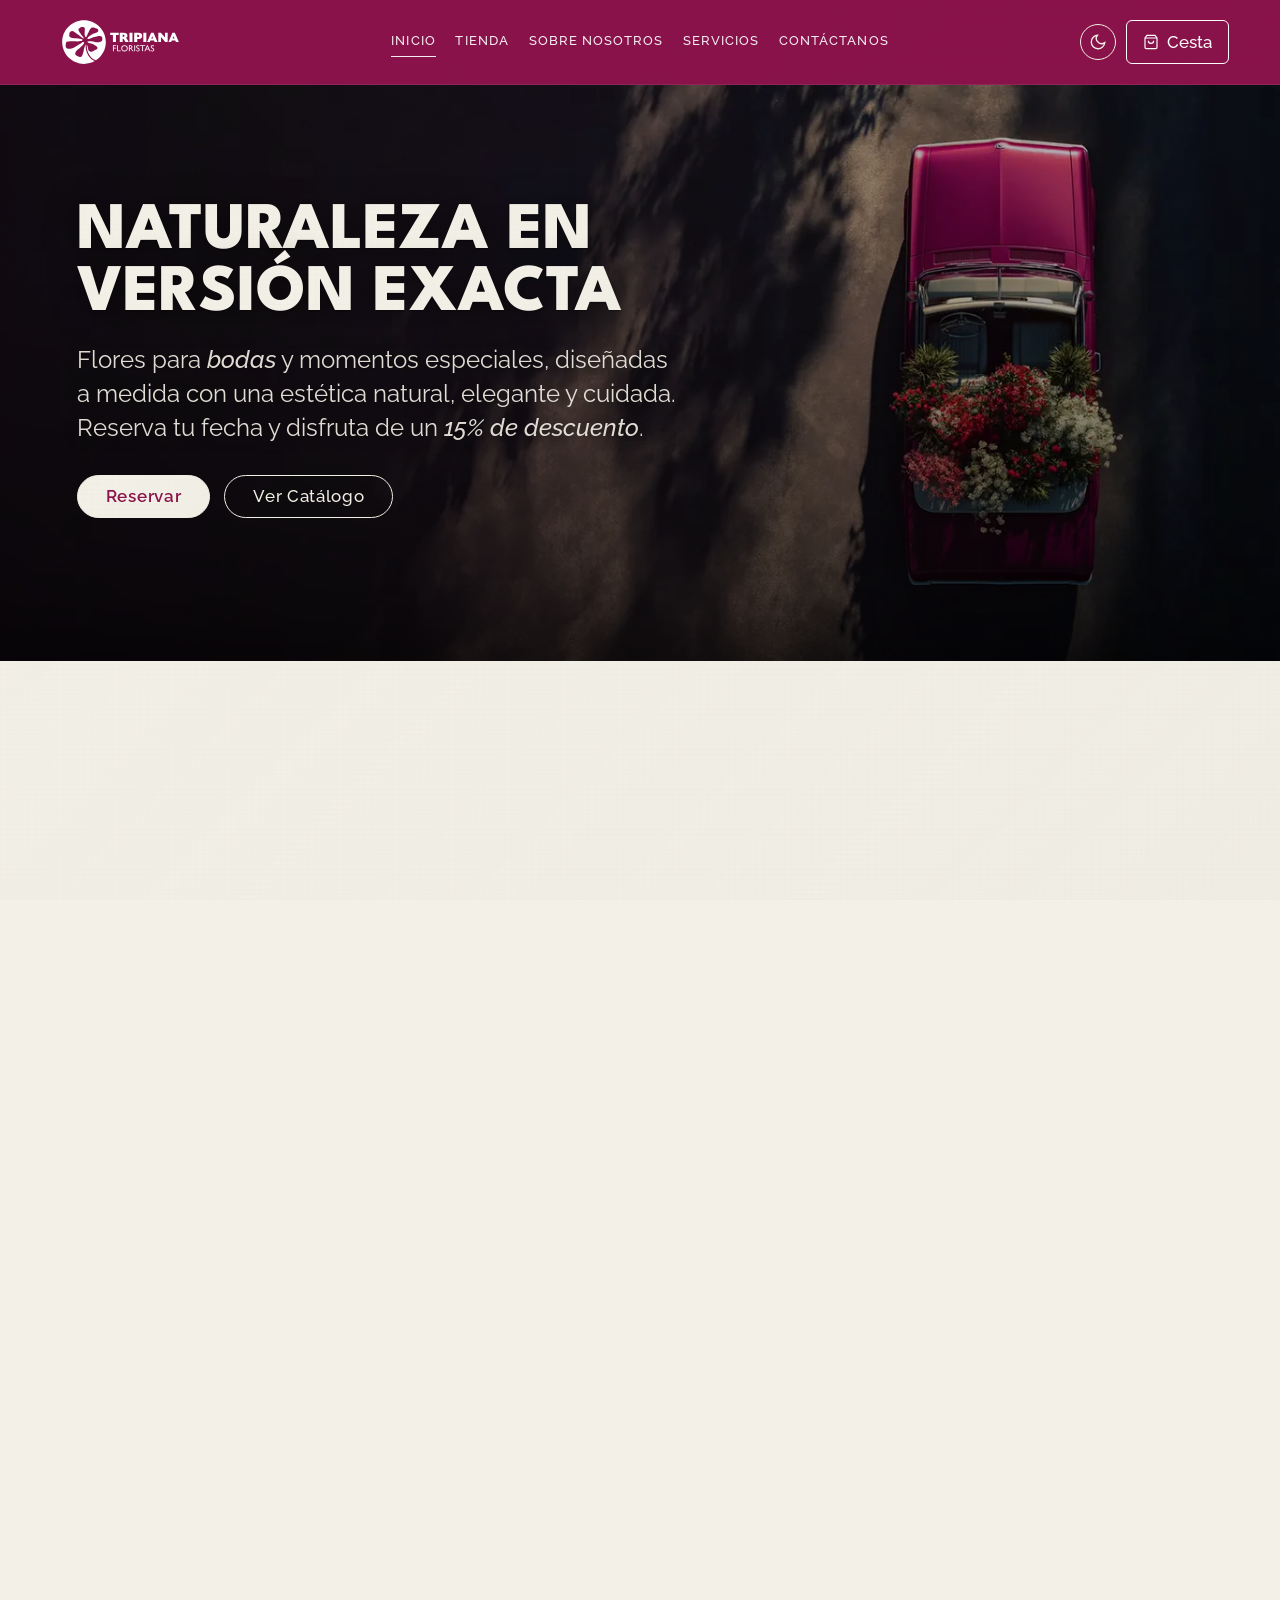
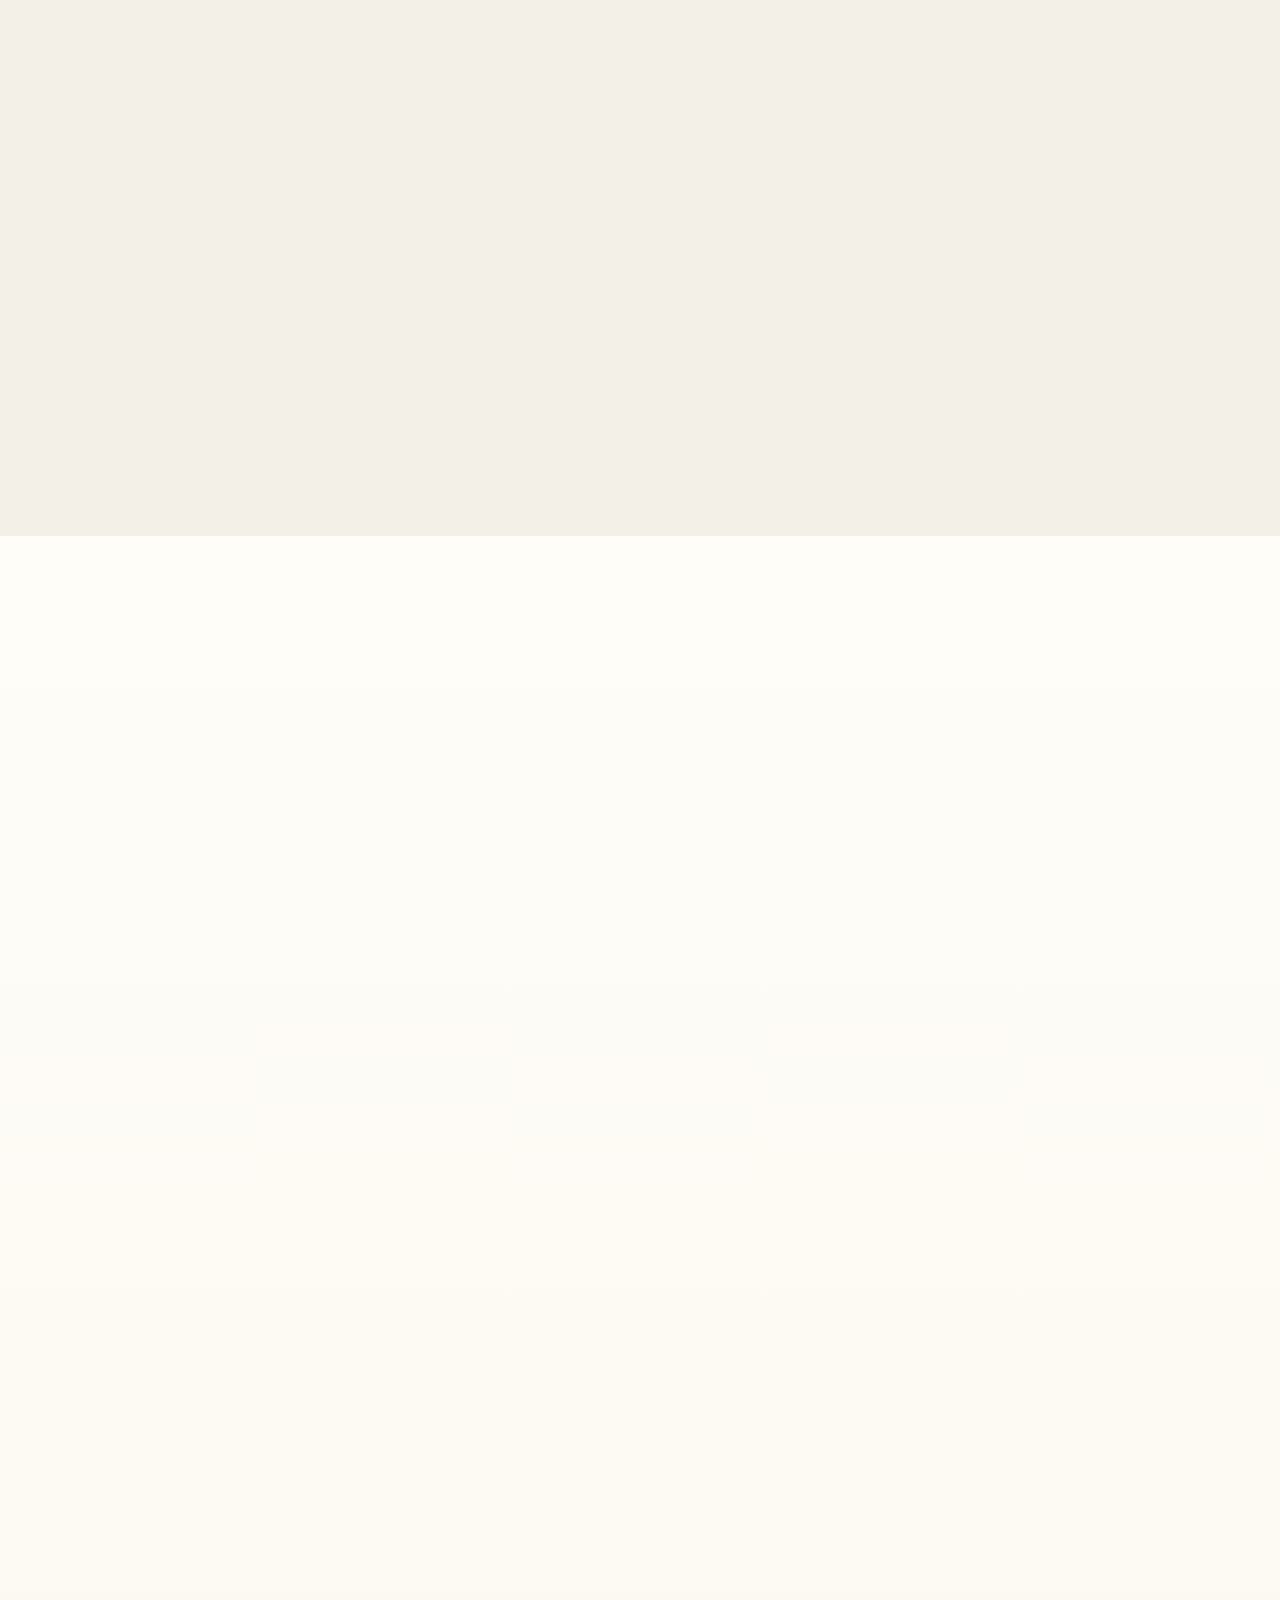
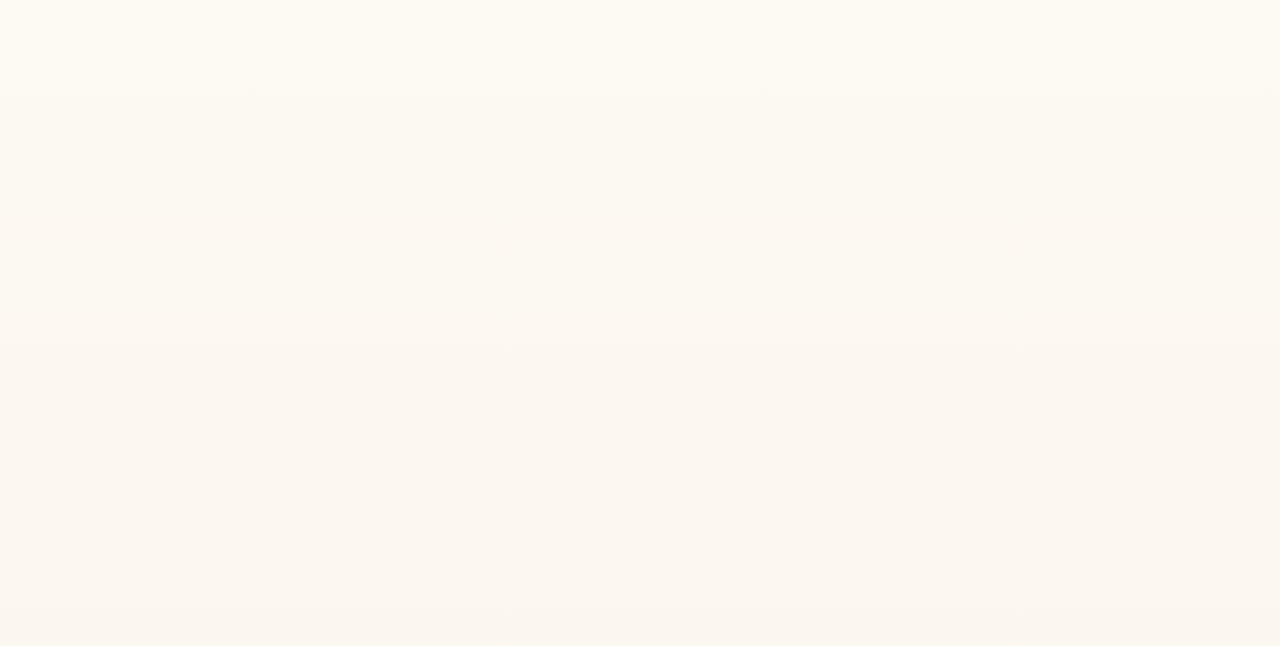
==== commit 0cac0470: "ultimos cambios" ====
--- a/index.html
+++ b/index.html
@@ -107,10 +107,11 @@
         muted
         loop
         playsinline
-        preload="none"
+        preload="metadata"
         poster="fotos web/optimized/coche-con-flores-ok.webp"
       >
         <source
+          src="V%C3%ADdeo_Dark_Web.mp4"
           data-src-light="V%C3%ADdeo_Dark_Web.mp4"
           data-src-dark="vide%20coche.mp4"
           type="video/mp4"
@@ -623,7 +624,7 @@
       <div class="footer-bottom">
         <div style="display: flex; gap: 12px; flex-wrap: wrap">
           <span>Copyright©2026</span>
-          <span>Derechos reservados — Diseñado por Mario Tripiana</span>
+          <span>Derechos reservados — diseñado y desarrollado por Tripiana SL</span>
         </div>
         <div class="footer-bottom-right">
           <a href="#">Términos y Condiciones</a>
--- a/styles.css
+++ b/styles.css
@@ -2192,6 +2192,18 @@
   margin-top: 10px;
   background: linear-gradient(90deg, var(--crimson), var(--crimson-mid));
   border-radius: 2px;
+}
+
+.section-title::after,
+.section-title-black::after,
+.reco-title::after,
+.blog-header-title::after,
+.why-us-head::after,
+.collage-right-title::after,
+.intro-heading::after,
+.about-h2::after {
+  content: none !important;
+  display: none !important;
 }
 
 /* ── CARDS: sombra, lift, hover de imagen ── */
@@ -2443,7 +2455,7 @@
   transition: width 0.3s ease;
 }
 .footer-link-col a:hover::after {
-  width: 100%;
+  width: min(64px, 72%);
 }
 .footer-check-btn {
   transition:
